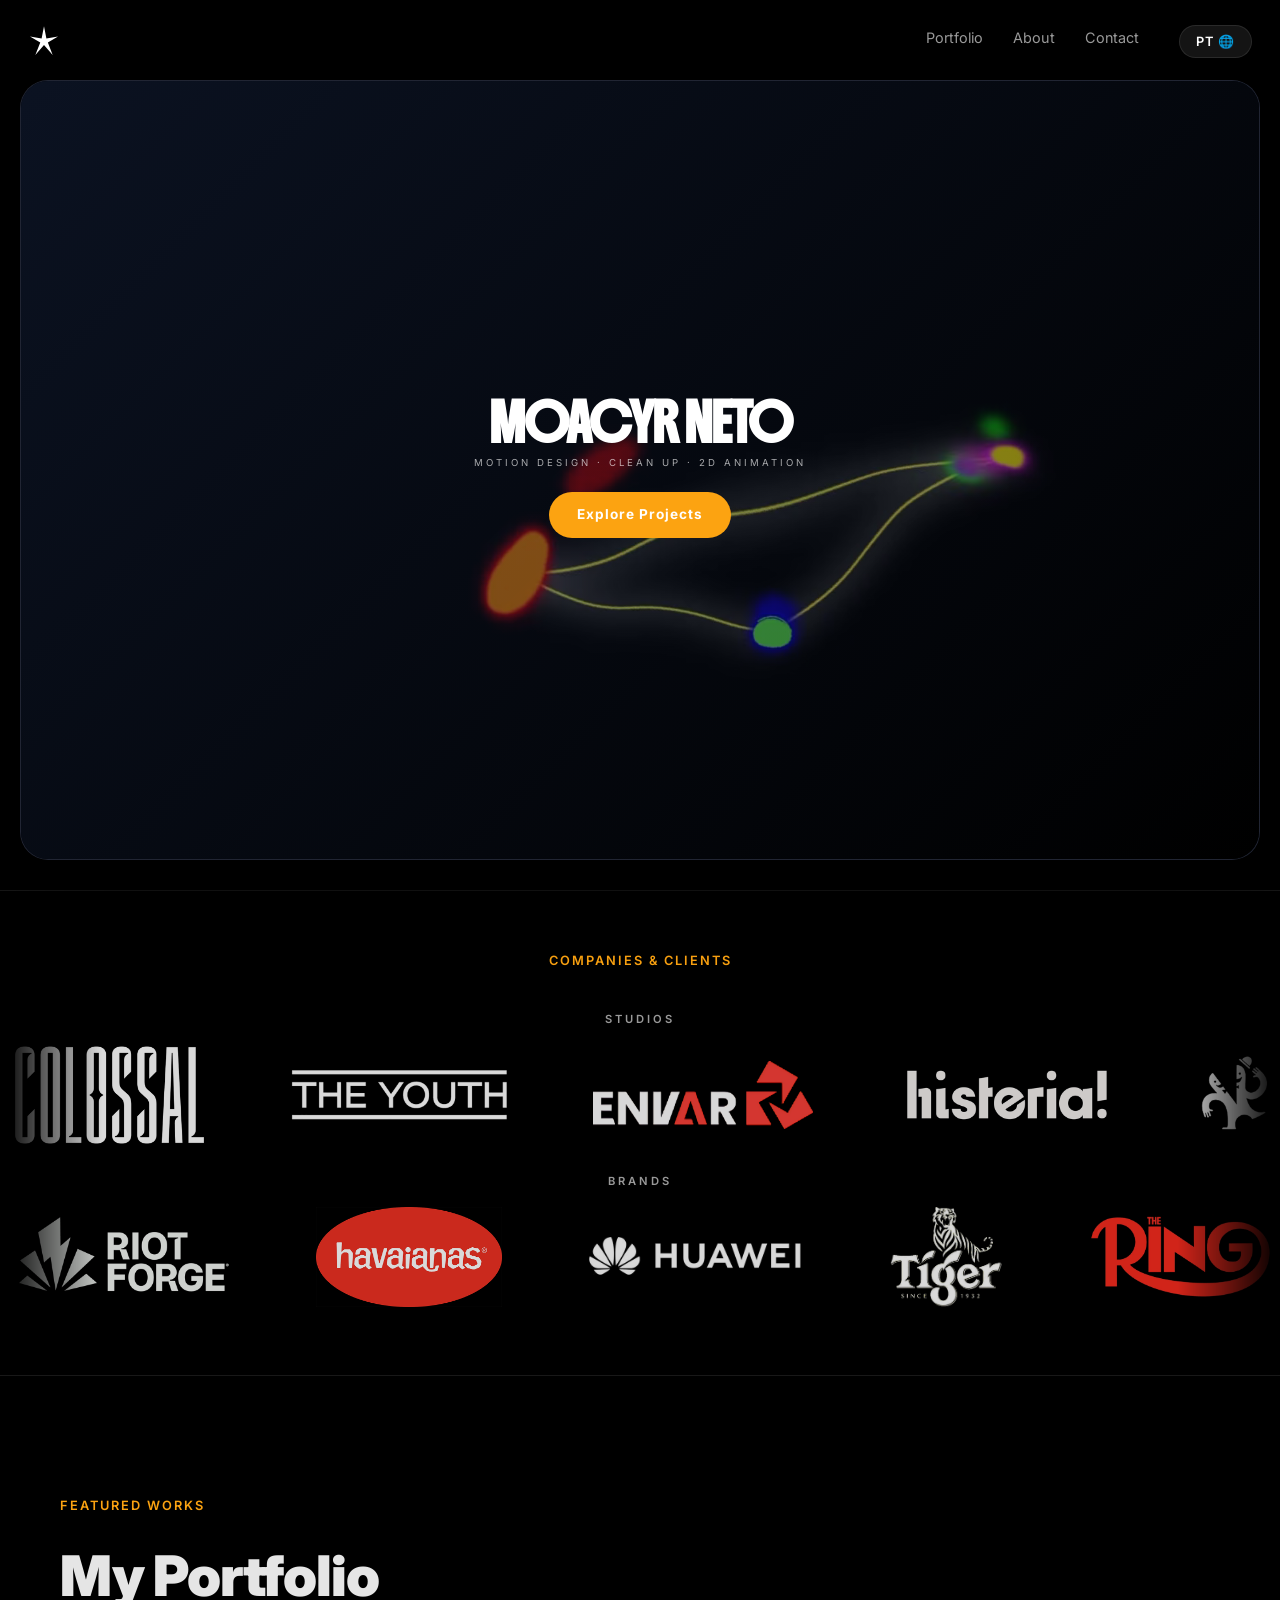
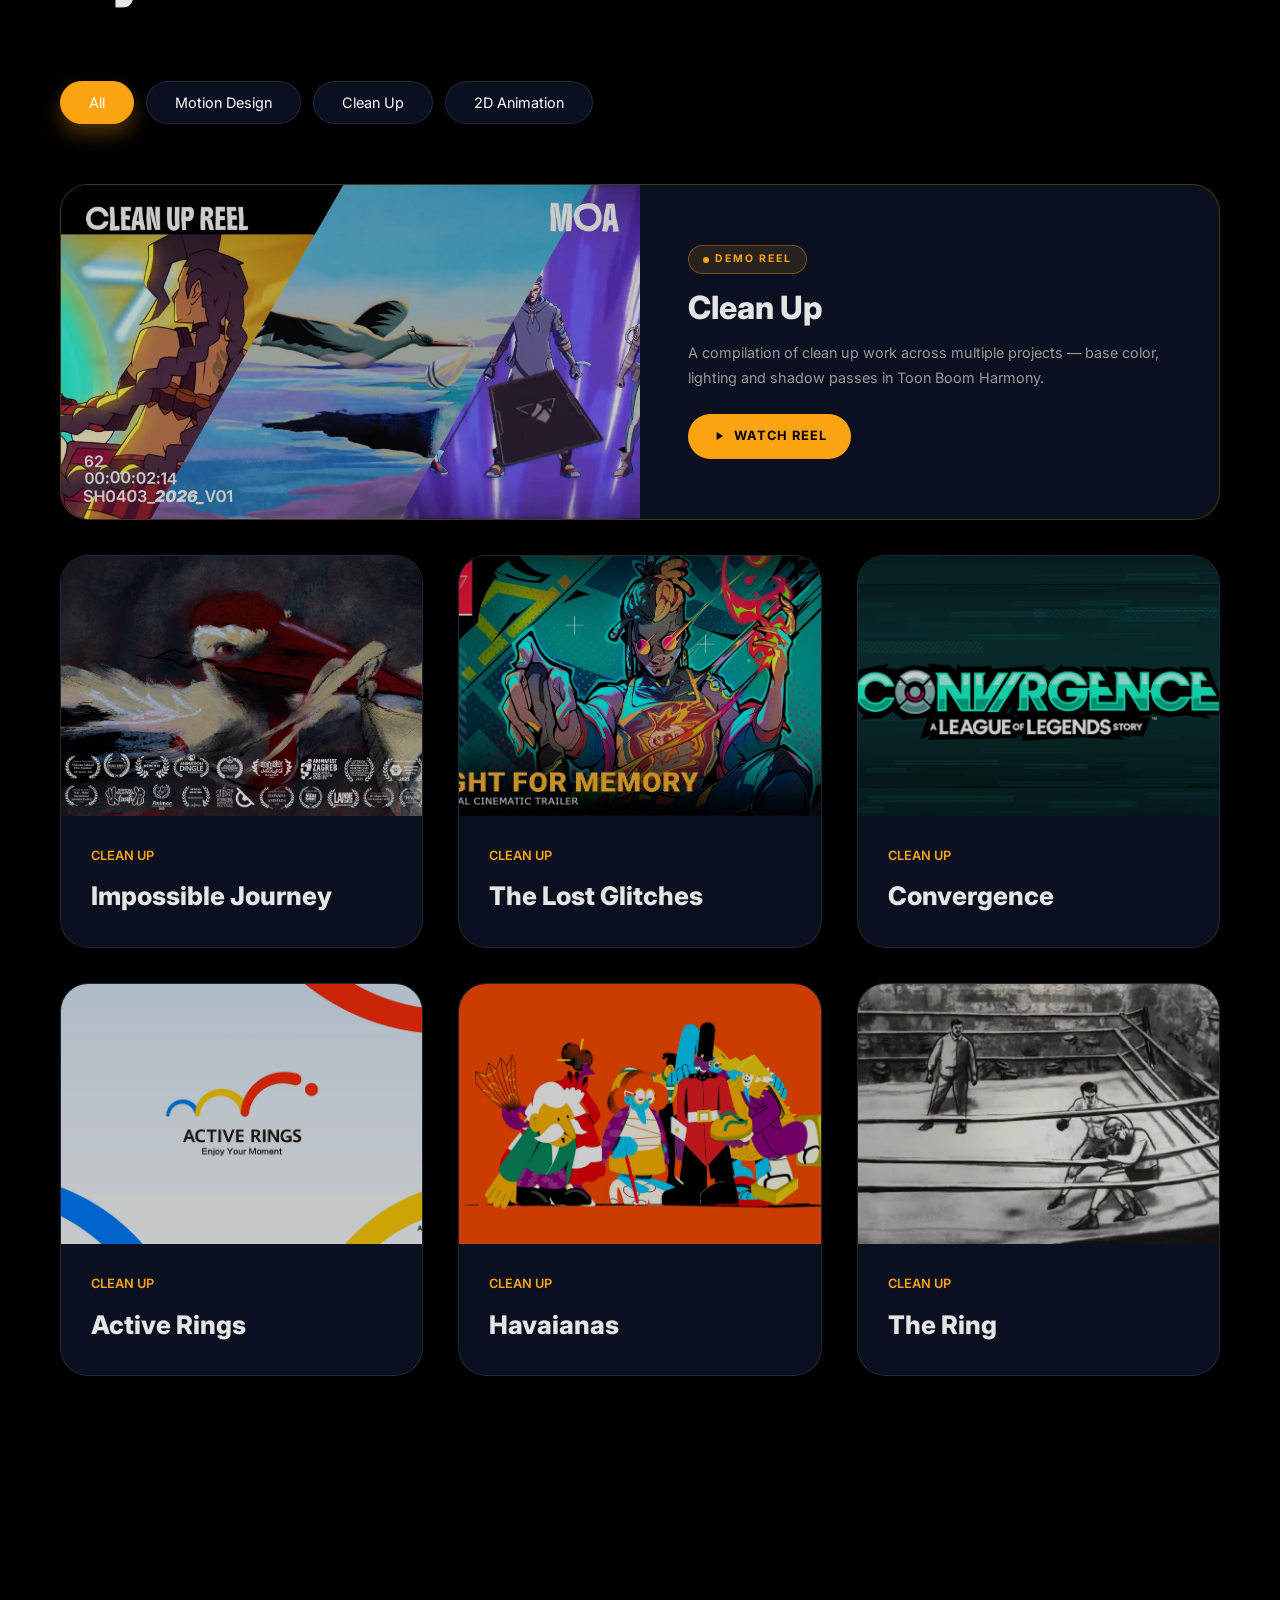
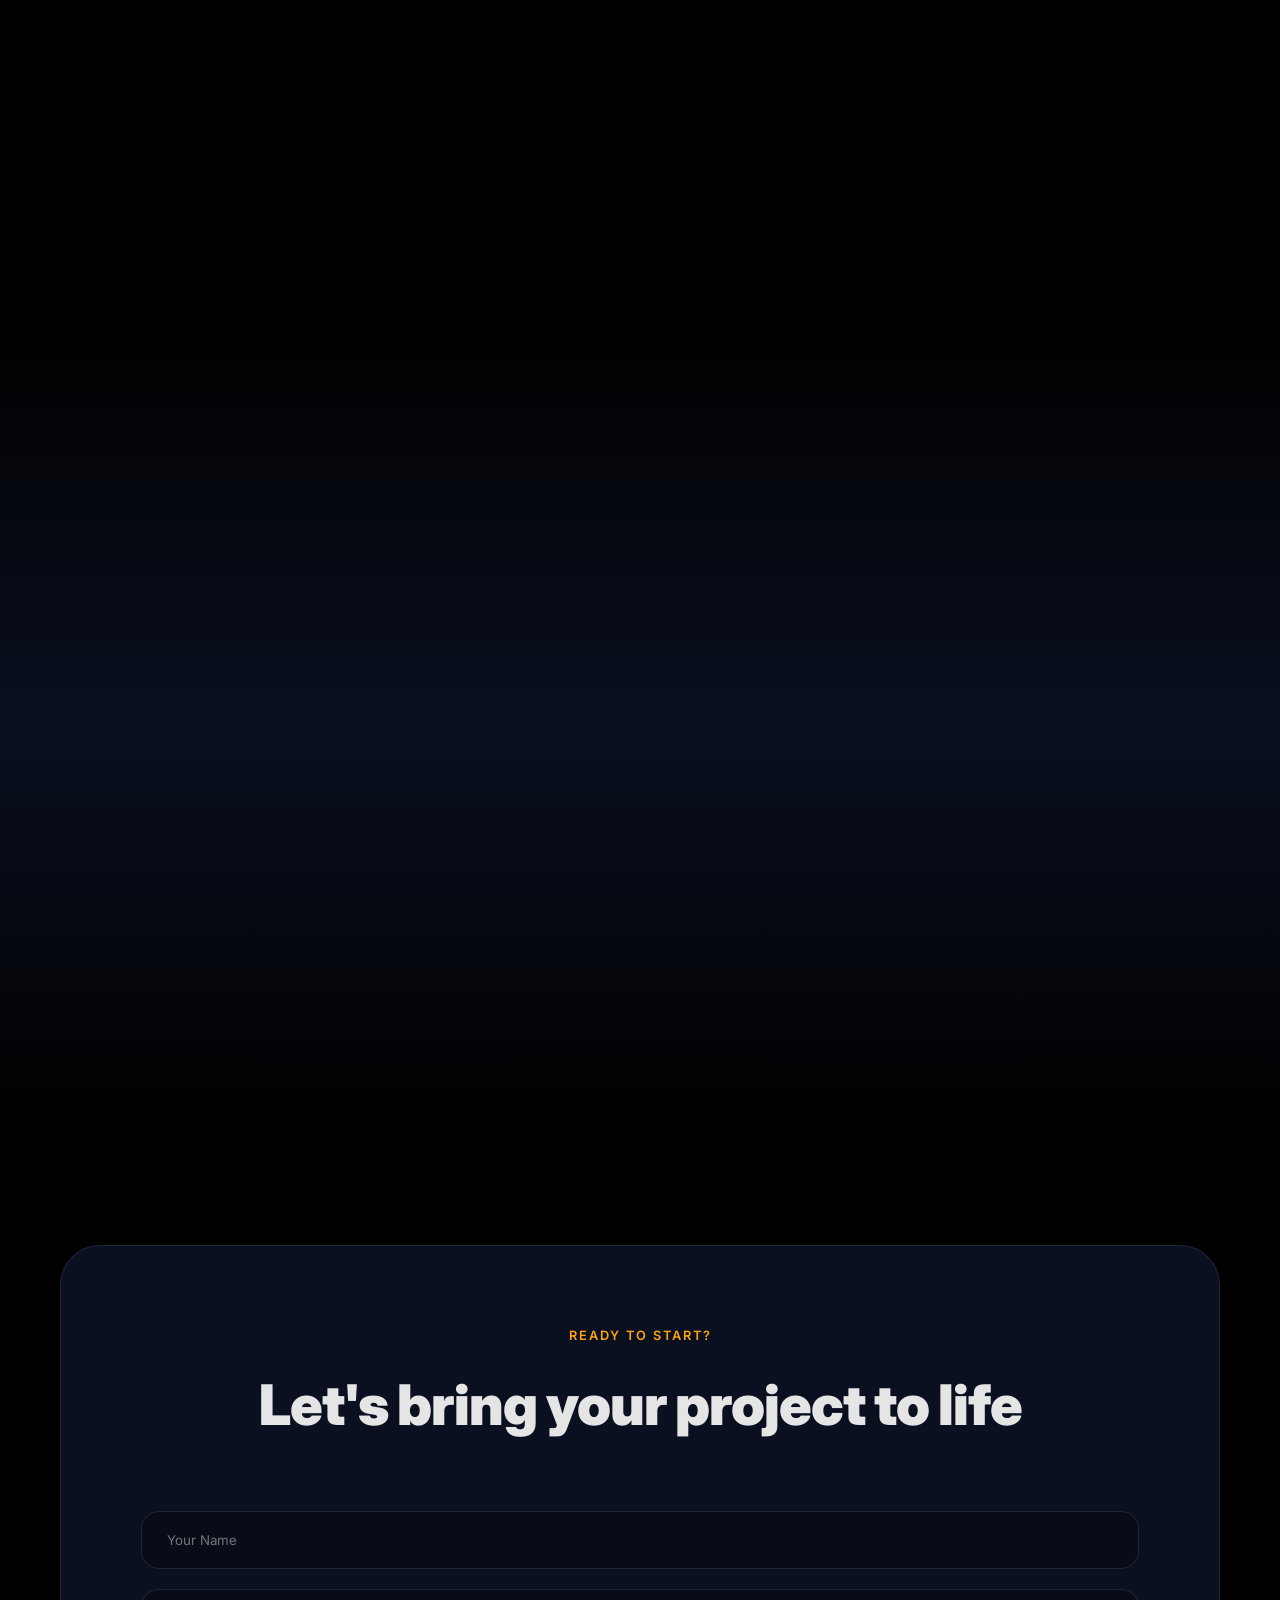
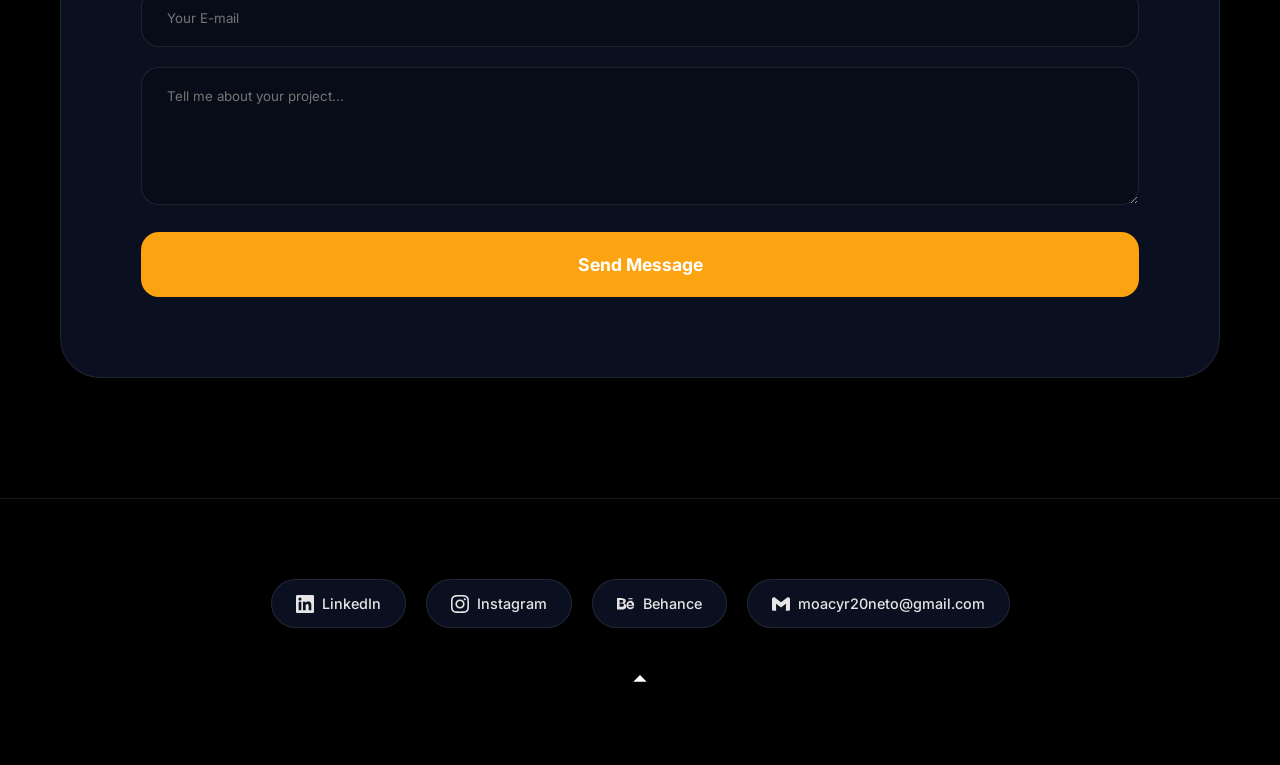
==== index.html @ 0dced7af "Update index.html" ====
<!DOCTYPE html>
<html lang="pt-br">

<head>
    <meta charset="UTF-8">
    <meta name="viewport" content="width=device-width, initial-scale=1.0, maximum-scale=1.0, user-scalable=no">

    <!-- SEO Principal -->
    <title>Moacyr Neto | Motion Design & 2D Animation</title>
    <meta name="description"
        content="Motion Designer & 2D Artist based in São Paulo, Brazil. Specialized in Motion Design, Clean Up and 2D Animation for studios and brands.">
    <meta name="keywords"
        content="Moacyr Neto, Motion Design, Motion Designer, 2D Animation, Animação 2D, Clean Up, Animator, São Paulo, Mogi das Cruzes, Brazil">
    <meta name="author" content="Moacyr Neto">
    <meta name="robots" content="index, follow">
    <link rel="canonical" href="https://www.moanimation.com.br/">

    <!-- Idiomas -->
    <meta http-equiv="content-language" content="pt-BR, en">

    <!-- Open Graph (WhatsApp, Facebook, LinkedIn) -->
    <meta property="og:type" content="website">
    <meta property="og:url" content="https://www.moanimation.com.br/">
    <meta property="og:title" content="Moacyr Neto | Motion Design & 2D Animation">
    <meta property="og:description"
        content="Motion Designer & 2D Artist based in São Paulo, Brazil. Specialized in Motion Design, Clean Up and 2D Animation for studios and brands.">
    <meta property="og:image" content="https://www.moanimation.com.br/og-image.jpg">
    <meta property="og:locale" content="pt_BR">
    <meta property="og:locale:alternate" content="en_US">
    <meta property="og:site_name" content="Moacyr Neto">

    <!-- Twitter/X Card -->
    <meta name="twitter:card" content="summary_large_image">
    <meta name="twitter:title" content="Moacyr Neto | Motion Design & 2D Animation">
    <meta name="twitter:description"
        content="Motion Designer & 2D Artist based in São Paulo, Brazil. Specialized in Motion Design, Clean Up and 2D Animation for studios and brands.">
    <meta name="twitter:image" content="https://www.moanimation.com.br/og-image.jpg">

    <!-- Geolocalização -->
    <meta name="geo.region" content="BR-SP">
    <meta name="geo.placename" content="Mogi das Cruzes, São Paulo">

    <!-- Schema.org (dados estruturados para o Google) -->
    <script type="application/ld+json">
    {
        "@context": "https://schema.org",
        "@type": "Person",
        "name": "Moacyr Neto",
        "jobTitle": "Motion Designer & 2D Artist",
        "description": "Motion Designer & 2D Artist based in São Paulo, Brazil. Specialized in Motion Design, Clean Up and 2D Animation for studios and brands.",
        "url": "https://www.moanimation.com.br/",
        "email": "moacyr20neto@gmail.com",
        "address": {
            "@type": "PostalAddress",
            "addressLocality": "Mogi das Cruzes",
            "addressRegion": "São Paulo",
            "addressCountry": "BR"
        },
        "sameAs": [
            "https://www.linkedin.com/in/moaneto/",
            "https://www.instagram.com/moacyrneto_/",
            "https://www.behance.net/moaneto"
        ]
    }
    </script>
    <link rel="preconnect" href="https://fonts.googleapis.com">
    <link rel="preconnect" href="https://fonts.gstatic.com" crossorigin>
    <link
        href="https://fonts.googleapis.com/css2?family=Inter:wght@300;400;600;900&family=Outfit:wght@300;400&family=Boldonse&display=swap"
        rel="stylesheet">
    <style>
        :root {
            --bg-color: #000000;
            --text-color: #E5E5E5;
            --accent-color: #FCA311;
            --secondary-color: #0a1020;
            --muted-color: #999999;
            --glass-bg: rgba(10, 16, 32, 0.4);
            --glass-border: rgba(229, 229, 229, 0.1);
            --transition: all 0.5s cubic-bezier(0.23, 1, 0.32, 1);
        }

        * {
            margin: 0;
            padding: 0;
            box-sizing: border-box;
            font-family: 'Inter', sans-serif;
        }

        body {
            background-color: var(--bg-color);
            color: var(--text-color);
            overflow-x: hidden;
            line-height: 1.6;
            scroll-behavior: smooth;
        }

        ::-webkit-scrollbar {
            width: 8px;
        }

        ::-webkit-scrollbar-track {
            background: var(--bg-color);
        }

        ::-webkit-scrollbar-thumb {
            background: var(--secondary-color);
            border-radius: 4px;
        }

        ::-webkit-scrollbar-thumb:hover {
            background: var(--accent-color);
        }

        .container {
            max-width: 1200px;
            margin: 0 auto;
            padding: 0 20px;
        }

        header {
            position: fixed;
            top: 0;
            width: 100%;
            padding: 20px 0;
            z-index: 1000;
            background: transparent;
            border-bottom: none;
            transition: background 0.4s ease, backdrop-filter 0.4s ease;
        }

        header.nav-open {
            background: rgba(0, 0, 0, 0.85);
            backdrop-filter: blur(15px);
            border-bottom: 1px solid var(--glass-border);
        }

        @media (max-width: 768px) {
            header {
                background: rgba(0, 0, 0, 0.45);
                backdrop-filter: blur(12px);
                -webkit-backdrop-filter: blur(12px);
                border-bottom: 1px solid var(--glass-border);
            }
        }

        nav {
            display: flex;
            justify-content: space-between;
            align-items: center;
        }

        .menu-toggle {
            display: none;
            background: none;
            border: none;
            color: white;
            font-size: 1.5rem;
            cursor: pointer;
            padding: 5px;
        }

        .logo-video-wrap {
            display: flex;
            align-items: center;
            height: 42px;
        }

        .logo-text {
            display: flex;
            align-items: center;
            text-decoration: none;
            transition: var(--transition);
            cursor: pointer;
        }

        .logo-star {
            width: 32px;
            height: 32px;
            fill: #fff;
            transition: fill 0.3s ease, transform 0.3s ease;
        }

        .logo-text:hover .logo-star {
            fill: var(--accent-color);
            transform: scale(1.1);
        }

        .logo-star.active {
            fill: var(--accent-color) !important;
            animation: starSpin 0.6s cubic-bezier(0.23, 1, 0.32, 1) forwards;
        }

        @keyframes starSpin {
            0% {
                transform: rotate(0deg) scale(1);
                fill: #fff;
            }

            50% {
                transform: rotate(180deg) scale(0.85);
                fill: var(--accent-color);
            }

            100% {
                transform: rotate(360deg) scale(1);
                fill: var(--accent-color);
            }
        }

        .nav-links {
            display: flex;
            gap: 30px;
            list-style: none;
        }

        .nav-links a {
            text-decoration: none;
            color: var(--muted-color);
            font-weight: 400;
            font-size: 0.9rem;
            transition: var(--transition);
        }

        .nav-links a:hover {
            color: var(--accent-color);
        }

        .hero {
            padding: 80px 0 30px;
            display: flex;
            align-items: center;
            justify-content: center;
            background: var(--bg-color);
        }

        .hero .container {
            width: 100%;
            max-width: 100%;
            padding: 0 20px;
        }

        .hero-card {
            position: relative;
            width: 100%;
            border-radius: 28px;
            overflow: hidden;
            height: calc(100vh - 120px);
            border: 1px solid var(--glass-border);
            box-shadow: 0 30px 80px rgba(0, 0, 0, 0.6);
            background: #0a0f1e;
        }

        .hero-bg-video {
            position: absolute;
            inset: 0;
            width: 100%;
            height: 100%;
            object-fit: cover;
            object-position: center center;
        }

        .hero-overlay {
            position: absolute;
            inset: 0;
            background: linear-gradient(135deg, rgba(20, 33, 61, 0.55) 0%, rgba(0, 0, 0, 0.45) 100%);
            z-index: 1;
        }

        .hero-content {
            position: relative;
            z-index: 2;
            width: 100%;
            height: 100%;
            display: flex;
            flex-direction: column;
            align-items: center;
            justify-content: center;
            text-align: center;
            padding: 40px;
            gap: 12px;
        }

        .hero h1 {
            font-weight: 900;
            line-height: 1.15;
            margin-bottom: 0;
            text-transform: uppercase;
            letter-spacing: -2px;
            color: #ffffff;
        }

        .portfolio {
            padding: 120px 0;
        }

        .section-header {
            margin-bottom: 60px;
        }

        .section-tag {
            color: var(--accent-color);
            font-weight: 600;
            text-transform: uppercase;
            font-size: 0.8rem;
            letter-spacing: 2px;
            margin-bottom: 15px;
            display: block;
        }

        .section-title {
            font-size: clamp(1.8rem, 5vw, 3.5rem);
            font-weight: 900;
            letter-spacing: -1px;
            word-break: break-word;
        }

        .filter-buttons {
            display: flex;
            gap: 12px;
            margin-bottom: 60px;
            flex-wrap: wrap;
        }

        .filter-btn {
            background: var(--secondary-color);
            border: 1px solid var(--glass-border);
            color: white;
            padding: 12px 28px;
            border-radius: 50px;
            cursor: pointer;
            transition: var(--transition);
            font-size: 0.9rem;
        }

        .filter-btn.active,
        .filter-btn:hover {
            background: var(--accent-color);
            border-color: var(--accent-color);
            box-shadow: 0 10px 20px rgba(252, 163, 17, 0.3);
        }

        .project-grid {
            display: grid;
            grid-template-columns: repeat(auto-fill, minmax(min(360px, 100%), 1fr));
            gap: 35px;
        }

        .project-card {
            background: var(--secondary-color);
            border-radius: 28px;
            overflow: hidden;
            border: 1px solid var(--glass-border);
            transition: var(--transition);
            cursor: pointer;
        }

        .project-card:hover {
            transform: translateY(-10px);
            border-color: var(--accent-color);
            box-shadow: 0 25px 50px rgba(0, 0, 0, 0.5);
        }

        /* ── Reel card — ocupa 2 colunas e tem visual diferenciado ── */
        .project-card.reel-card {
            grid-column: 1 / -1;
            display: grid;
            grid-template-columns: 1fr 1fr;
            border-color: rgba(252, 163, 17, 0.25);
        }

        .project-card.reel-card:hover {
            border-color: var(--accent-color);
        }

        .project-card.reel-card .project-image-container {
            height: 100%;
            min-height: 260px;
        }

        .project-card.reel-card .project-info {
            display: flex;
            flex-direction: column;
            justify-content: center;
            padding: 48px;
            gap: 16px;
        }

        .project-card.reel-card .project-title {
            font-size: 2rem;
            line-height: 1.1;
        }

        .reel-badge {
            display: inline-flex;
            align-items: center;
            gap: 6px;
            background: rgba(252, 163, 17, 0.12);
            border: 1px solid rgba(252, 163, 17, 0.35);
            border-radius: 50px;
            padding: 5px 14px;
            font-size: 0.65rem;
            font-weight: 700;
            letter-spacing: 2px;
            text-transform: uppercase;
            color: var(--accent-color);
            width: fit-content;
        }

        .reel-badge::before {
            content: '';
            width: 6px;
            height: 6px;
            border-radius: 50%;
            background: var(--accent-color);
            animation: pulseDot 1.8s ease-in-out infinite;
        }

        @keyframes pulseDot {

            0%,
            100% {
                opacity: 1;
                transform: scale(1);
            }

            50% {
                opacity: 0.4;
                transform: scale(0.7);
            }
        }

        .reel-desc {
            font-size: 0.9rem;
            color: var(--muted-color);
            line-height: 1.7;
        }

        .reel-cta {
            display: inline-flex;
            align-items: center;
            gap: 8px;
            background: var(--accent-color);
            color: #000;
            font-size: 0.8rem;
            font-weight: 700;
            letter-spacing: 1px;
            text-transform: uppercase;
            text-decoration: none;
            padding: 12px 24px;
            border-radius: 50px;
            width: fit-content;
            transition: var(--transition);
            margin-top: 8px;
        }

        .reel-cta:hover {
            transform: translateY(-2px);
            box-shadow: 0 10px 30px rgba(252, 163, 17, 0.4);
        }

        .reel-cta svg {
            width: 14px;
            height: 14px;
            fill: currentColor;
        }

        @media (max-width: 768px) {
            .project-card.reel-card {
                grid-template-columns: 1fr;
            }

            .project-card.reel-card .project-image-container {
                height: 200px;
                min-height: unset;
            }

            .project-card.reel-card .project-info {
                padding: 28px;
            }

            .project-card.reel-card .project-title {
                font-size: 1.5rem;
            }
        }

        .project-image-container {
            position: relative;
            height: 260px;
            overflow: hidden;
            background: #000;
        }

        .project-image {
            width: 100%;
            height: 100%;
            object-fit: cover;
            transition: var(--transition);
            opacity: 0.8;
        }

        .project-card:hover .project-image {
            scale: 1.05;
            opacity: 1;
        }

        .project-info {
            padding: 30px;
        }

        .project-category {
            font-size: 0.8rem;
            color: var(--accent-color);
            font-weight: 600;
            text-transform: uppercase;
            margin-bottom: 10px;
            display: block;
        }

        .project-title {
            font-size: 1.6rem;
            font-weight: 800;
        }

        .reveal {
            opacity: 0;
            transform: translateY(40px);
            transition: all 0.8s cubic-bezier(0.23, 1, 0.32, 1);
        }

        .reveal.active {
            opacity: 1;
            transform: translateY(0);
        }

        .reveal-left {
            opacity: 0;
            transform: translateX(-40px);
            transition: all 0.8s cubic-bezier(0.23, 1, 0.32, 1);
        }

        .reveal-left.active {
            opacity: 1;
            transform: translateX(0);
        }

        .reveal-right {
            opacity: 0;
            transform: translateX(40px);
            transition: all 0.8s cubic-bezier(0.23, 1, 0.32, 1);
        }

        .reveal-right.active {
            opacity: 1;
            transform: translateX(0);
        }

        .delay-1 {
            transition-delay: 0.1s;
        }

        .delay-2 {
            transition-delay: 0.2s;
        }

        .delay-3 {
            transition-delay: 0.3s;
        }

        .about {
            padding: 120px 0;
            background: linear-gradient(180deg, var(--bg-color), var(--secondary-color), var(--bg-color));
        }

        .about-wrap {
            display: grid;
            grid-template-columns: 0.9fr 1.1fr;
            gap: 80px;
            align-items: center;
        }

        .about-image {
            border-radius: 40px;
            overflow: hidden;
            border: 1px solid var(--glass-border);
        }

        .about-image img {
            display: block;
            width: 100%;
            height: 100%;
            object-fit: cover;
        }

        .about-text h2 {
            font-size: 4rem;
            margin-bottom: 25px;
            line-height: 1;
        }

        .about-text p {
            margin-bottom: 20px;
            opacity: 0.7;
            font-size: 1.15rem;
        }

        .contact {
            padding: 120px 0;
        }

        .contact-container {
            background: var(--secondary-color);
            padding: 80px;
            border-radius: 40px;
            border: 1px solid var(--glass-border);
        }

        .contact-form {
            display: grid;
            gap: 20px;
            margin-top: 40px;
        }

        .form-group input,
        .form-group textarea {
            width: 100%;
            background: rgba(0, 0, 0, 0.2);
            border: 1px solid var(--glass-border);
            padding: 20px 25px;
            border-radius: 18px;
            color: white;
            transition: var(--transition);
        }

        .form-group input:focus,
        .form-group textarea:focus {
            border-color: var(--accent-color);
            outline: none;
            background: rgba(0, 0, 0, 0.4);
        }

        .btn-submit {
            padding: 22px;
            background: var(--accent-color);
            border: none;
            border-radius: 18px;
            color: white;
            font-weight: 700;
            font-size: 1.1rem;
            cursor: pointer;
            transition: var(--transition);
        }

        .btn-submit:hover {
            transform: translateY(-3px);
            box-shadow: 0 15px 30px rgba(252, 163, 17, 0.4);
        }

        footer {
            padding: 80px 0 40px;
            text-align: center;
            border-top: 1px solid var(--glass-border);
        }

        .social-links {
            display: flex;
            justify-content: center;
            gap: 20px;
            margin-bottom: 30px;
            flex-wrap: wrap;
        }

        .social-link {
            display: inline-flex;
            align-items: center;
            gap: 8px;
            padding: 12px 24px;
            background: var(--secondary-color);
            border: 1px solid var(--glass-border);
            border-radius: 50px;
            color: var(--text-color);
            text-decoration: none;
            font-size: 0.9rem;
            font-weight: 500;
            transition: var(--transition);
        }

        .social-link:hover {
            background: var(--accent-color);
            border-color: var(--accent-color);
            color: #000;
            transform: translateY(-3px);
            box-shadow: 0 10px 20px rgba(252, 163, 17, 0.3);
        }

        .social-link svg {
            width: 18px;
            height: 18px;
            fill: currentColor;
        }

        .footer-muted {
            opacity: 0.4;
            margin-top: 20px;
        }

        .modal {
            position: fixed;
            top: 0;
            left: 0;
            width: 100%;
            height: 100%;
            background: rgba(0, 0, 0, 0.9);
            z-index: 2000;
            display: none;
            justify-content: center;
            align-items: center;
            padding: 20px;
            backdrop-filter: blur(10px);
        }

        .modal-content {
            background: var(--bg-color);
            width: 100%;
            max-width: 1100px;
            max-height: 90vh;
            border-radius: 40px;
            border: 1px solid var(--glass-border);
            padding: 50px;
            overflow-y: auto;
        }

        .modal-close {
            position: absolute;
            top: 30px;
            right: 30px;
            cursor: pointer;
            font-size: 3rem;
            opacity: 0.5;
        }

        .lang-toggle {
            background: rgba(255, 255, 255, 0.08);
            border: 1px solid var(--glass-border);
            color: white;
            padding: 8px 16px;
            border-radius: 50px;
            cursor: pointer;
            font-size: 0.8rem;
            font-weight: 600;
            letter-spacing: 1px;
            transition: var(--transition);
            margin-left: 10px;
        }

        .lang-toggle:hover {
            background: var(--accent-color);
            border-color: var(--accent-color);
        }

        .toast {
            position: fixed;
            bottom: 40px;
            left: 50%;
            transform: translateX(-50%) translateY(120px);
            background: var(--accent-color);
            color: #000;
            padding: 18px 36px;
            border-radius: 50px;
            font-weight: 700;
            font-size: 1rem;
            z-index: 9999;
            box-shadow: 0 10px 40px rgba(252, 163, 17, 0.45);
            transition: transform 0.6s cubic-bezier(0.23, 1, 0.32, 1), opacity 0.6s ease;
            opacity: 0;
            pointer-events: none;
            white-space: nowrap;
        }

        .toast.show {
            transform: translateX(-50%) translateY(0);
            opacity: 1;
        }

        #splash {
            position: fixed;
            inset: 0;
            background: #000;
            z-index: 99999;
            display: flex;
            flex-direction: column;
            justify-content: center;
            align-items: center;
            transition: transform 0.9s cubic-bezier(0.76, 0, 0.24, 1);
        }

        #splash.slide-up {
            transform: translateY(-100%);
        }

        .splash-logo {
            font-family: 'Boldonse', sans-serif;
            font-size: clamp(2.5rem, 8vw, 6rem);
            letter-spacing: 0;
            color: #fff;
            display: flex;
            align-items: center;
            line-height: 1;
        }

        .splash-logo span {
            display: inline-block;
            opacity: 0;
            transform: translateY(60px);
            animation: letterUp 0.6s cubic-bezier(0.23, 1, 0.32, 1) forwards;
            font-family: 'Boldonse', sans-serif !important;
        }

        .splash-dot {
            display: inline-block;
            width: clamp(10px, 1.2vw, 18px);
            height: clamp(10px, 1.2vw, 18px);
            background: var(--accent-color);
            border-radius: 50%;
            margin: 0 1px;
            opacity: 0;
            transform: scale(0);
            animation: dotPop 0.5s cubic-bezier(0.34, 1.56, 0.64, 1) 0.42s forwards;
        }

        .splash-divider {
            display: flex;
            align-items: center;
            gap: 14px;
            margin-top: 16px;
            opacity: 0;
            animation: fadeInSub 0.5s ease 1.1s forwards;
        }

        .splash-line {
            height: 1.5px;
            width: 0;
            background: var(--accent-color);
            animation: lineExpand 0.6s ease 1s forwards;
        }

        .splash-line-right {
            height: 1.5px;
            width: 0;
            background: var(--accent-color);
            animation: lineExpand 0.6s ease 1s forwards;
        }

        .splash-title {
            font-size: clamp(0.65rem, 1.5vw, 0.85rem);
            font-weight: 400;
            letter-spacing: 5px;
            text-transform: uppercase;
            color: var(--accent-color);
            white-space: nowrap;
        }

        @keyframes letterUp {
            to {
                opacity: 1;
                transform: translateY(0);
            }
        }

        @keyframes dotPop {
            to {
                opacity: 1;
                transform: scale(1);
            }
        }

        @keyframes fadeInSub {
            to {
                opacity: 1;
            }
        }

        @keyframes lineExpand {
            to {
                width: 55px;
            }
        }

        .hero-cta-btn {
            padding: 12px 28px;
            border-radius: 50px;
            border: none;
            background: var(--accent-color);
            color: #fff;
            font-weight: 700;
            font-size: 0.85rem;
            letter-spacing: 1px;
            cursor: pointer;
            transition: var(--transition);
        }

        .hero-cta-btn:hover {
            transform: translateY(-2px);
            box-shadow: 0 10px 30px rgba(252, 163, 17, 0.4);
        }

        .hero-title {
            font-family: 'Boldonse', sans-serif;
            font-size: 2.25rem;
            line-height: 1.2;
            text-align: center;
            margin: 0;
            letter-spacing: 0.1em;
        }

        .hero-specs {
            font-size: 0.6rem;
            font-weight: 400;
            letter-spacing: 3px;
            text-transform: uppercase;
            color: rgba(255, 255, 255, 0.65);
            margin: 0 0 10px;
        }

        #transitionOverlay {
            position: fixed;
            inset: 0;
            z-index: 9998;
            display: flex;
            justify-content: center;
            align-items: center;
            pointer-events: none;
            opacity: 0;
        }

        #transitionOverlay video {
            width: 100%;
            height: 100%;
            object-fit: cover;
        }

        #transitionOverlay.playing {
            opacity: 1;
            pointer-events: all;
        }

        .project-video {
            position: absolute;
            inset: 0;
            width: 100%;
            height: 100%;
            object-fit: cover;
            opacity: 0;
            transition: opacity 0.4s ease;
        }

        .project-video.loaded {
            opacity: 1;
        }

        .clients {
            padding: 60px 0;
            overflow: hidden;
            border-top: 1px solid var(--glass-border);
            border-bottom: 1px solid var(--glass-border);
        }

        .clients-header {
            text-align: center;
            margin-bottom: 40px;
        }

        .clients-label {
            text-align: center;
            font-size: 0.7rem;
            font-weight: 600;
            letter-spacing: 3px;
            text-transform: uppercase;
            color: var(--muted-color);
            margin-bottom: 16px;
        }

        .marquee-wrapper {
            overflow: hidden;
            mask-image: linear-gradient(to right, transparent 0%, black 8%, black 92%, transparent 100%);
            -webkit-mask-image: linear-gradient(to right, transparent 0%, black 8%, black 92%, transparent 100%);
            margin-bottom: 8px;
        }

        .marquee-track {
            display: flex;
            align-items: center;
            width: max-content;
            animation: marqueeScroll var(--duration, 25s) linear infinite;
            will-change: transform;
            backface-visibility: hidden;
            -webkit-backface-visibility: hidden;
        }

        .marquee-reverse {
            animation: marqueeScrollReverse var(--duration, 25s) linear infinite;
        }

        .marquee-wrapper:hover .marquee-track {
            animation-play-state: paused;
        }

        .marquee-logo {
            display: flex;
            align-items: center;
            justify-content: center;
            flex-shrink: 0;
            padding: 0 12px;
            margin-right: 60px;
            transform: translate3d(0, 0, 0);
            will-change: transform;
        }

        .marquee-logo img {
            height: 100px;
            width: auto;
            max-width: 220px;
            object-fit: contain;
            opacity: 0.85;
            transition: opacity 0.3s ease;
            display: block;
        }

        .marquee-logo:hover img {
            opacity: 1;
        }

        @keyframes marqueeScroll {
            0% {
                transform: translateX(0);
            }

            100% {
                transform: translateX(-50%);
            }
        }

        @keyframes marqueeScrollReverse {
            0% {
                transform: translateX(-50%);
            }

            100% {
                transform: translateX(0);
            }
        }

        @media (max-width: 992px) {
            .about-wrap {
                grid-template-columns: 1fr;
                gap: 40px;
            }

            .about-image {
                height: 380px;
            }
        }

        @media (max-width: 768px) {
            #splash {
                align-items: center;
            }

            .splash-divider {
                justify-content: center;
            }

            .splash-logo {
                font-size: clamp(2.2rem, 13vw, 3.5rem);
                letter-spacing: -1px;
            }

            .splash-dot {
                width: clamp(8px, 3vw, 12px);
                height: clamp(8px, 3vw, 12px);
            }

            .splash-title {
                font-size: 0.65rem;
                letter-spacing: 3px;
            }

            .hero {
                padding: 70px 0 20px;
            }

            .hero-card {
                height: calc(100vh - 100px);
                border-radius: 18px;
            }

            .hero-bg-video {
                object-position: 50% center;
            }

            .hero-title {
                font-size: 5vw !important;
                letter-spacing: 0.1em !important;
            }

            .hero-specs {
                font-size: 0.5rem;
                letter-spacing: 1.5px;
            }

            .menu-toggle {
                display: block;
            }

            .nav-links {
                display: none;
                flex-direction: column;
                position: fixed;
                top: 82px;
                left: 0;
                width: 100%;
                height: calc(100vh - 82px);
                background: rgba(0, 0, 0, 0.9);
                backdrop-filter: blur(20px);
                -webkit-backdrop-filter: blur(20px);
                padding: 40px 0;
                gap: 15px;
                border-top: 1px solid var(--glass-border);
                z-index: 999;
            }

            .nav-links.open {
                display: flex;
                animation: menuFadeIn 0.4s ease forwards;
            }

            @keyframes menuFadeIn {
                from {
                    opacity: 0;
                    transform: translateY(-10px);
                }

                to {
                    opacity: 1;
                    transform: translateY(0);
                }
            }

            .nav-links li {
                text-align: center;
                padding: 15px 20px;
                opacity: 0;
                animation: menuItemSlide 0.4s ease forwards;
            }

            .nav-links li:nth-child(1) {
                animation-delay: 0.1s;
            }

            .nav-links li:nth-child(2) {
                animation-delay: 0.2s;
            }

            .nav-links li:nth-child(3) {
                animation-delay: 0.3s;
            }

            .nav-links li:nth-child(4) {
                animation-delay: 0.4s;
            }

            @keyframes menuItemSlide {
                from {
                    opacity: 0;
                    transform: translateX(-20px);
                }

                to {
                    opacity: 1;
                    transform: translateX(0);
                }
            }

            .nav-links a {
                font-size: 1.4rem;
                font-weight: 600;
                letter-spacing: 1px;
            }

            .contact-container {
                padding: 30px 20px;
            }

            .about-text h2 {
                font-size: 2.5rem;
            }

            .social-links {
                gap: 10px;
            }

            .social-link {
                padding: 10px 16px;
                font-size: 0.8rem;
            }

            .modal-content {
                padding: 20px;
                border-radius: 20px;
            }
        }
    </style>
</head>

<body>

    <!-- Splash Screen -->
    <div id="splash">
        <div class="splash-logo">
            <span style="animation-delay:0.1s">M</span><span style="animation-delay:0.18s">O</span><span
                style="animation-delay:0.26s">A</span>
        </div>
        <div class="splash-divider">
            <div class="splash-line"></div>
            <div class="splash-title">Motion Design &amp; 2D Artist</div>
            <div class="splash-line-right"></div>
        </div>
    </div>

    <div id="transitionOverlay">
        <video id="transitionVideo" muted playsinline>
            <source src="transition.mov" type='video/mp4; codecs="hvc1"'>
            <source src="transition.webm" type="video/webm">
        </video>
    </div>

    <div class="toast" id="toast">Mensagem enviada!</div>

    <header>
        <div class="container" style="max-width: 100%; padding: 0 28px;">
            <nav>
                <div class="logo-video-wrap">
                    <a href="javascript:void(0)" class="logo-text" onclick="scrollToTop(this)">
                        <svg class="logo-star" viewBox="0 0 24 24">
                            <path
                                d="M12 1L13.8 10.2L22.5 8.6L14.9 13.1L18.5 22.5L12 15L5.5 22.5L9.2 13.1L1.5 8.6L10.2 10.2Z" />
                        </svg>
                    </a>
                </div>
                <button class="menu-toggle" onclick="toggleMobileMenu()">☰</button>
                <ul class="nav-links">
                    <li><a href="#portfolio" data-i18n="nav_portfolio"
                            onclick="document.querySelector('.nav-links').classList.remove('open')">Portfólio</a></li>
                    <li><a href="#about" data-i18n="nav_about"
                            onclick="document.querySelector('.nav-links').classList.remove('open')">Sobre</a></li>
                    <li><a href="#contact" data-i18n="nav_contact"
                            onclick="document.querySelector('.nav-links').classList.remove('open')">Contato</a></li>
                    <li><button class="lang-toggle" id="langToggle" onclick="toggleLanguage()">PT 🌐</button></li>
                </ul>
            </nav>
        </div>
    </header>

    <section class="hero">
        <div class="container" style="z-index: 1;">
            <div class="hero-card reveal">
                <video class="hero-bg-video" autoplay muted loop playsinline>
                    <source src="hero-bg.mov" type='video/mp4; codecs="hvc1"'>
                    <source src="hero-bg.webm" type="video/webm">
                </video>
                <div class="hero-overlay"></div>
                <div class="hero-content">
                    <h1 class="reveal hero-title" style="transition-delay: 0.1s;">MOACYR NETO</h1>
                    <p class="reveal hero-specs" data-i18n="hero_specs" style="transition-delay: 0.2s;">Motion Design ·
                        Clean Up · 2D Animation</p>
                    <div class="reveal" style="transition-delay: 0.35s;">
                        <a href="#portfolio" class="hero-cta-btn" style="text-decoration:none; display:inline-block;"
                            data-i18n="hero_cta">Explorar Projetos</a>
                    </div>
                </div>
            </div>
        </div>
    </section>

    <section class="clients">
        <div class="clients-header reveal">
            <span class="section-tag" data-i18n="clients_tag">Empresas & Clientes</span>
        </div>

        <div class="clients-label reveal" data-i18n="clients_studios">Estúdios</div>
        <div class="marquee-wrapper">
            <div class="marquee-track">
                <div class="marquee-logo"><img src="colossal-logo.png" alt="Colossal"></div>
                <div class="marquee-logo"><img src="the-youth-logo.png" alt="The-Youth"></div>
                <div class="marquee-logo"><img src="envar-logo.png" alt="Envar-Entertainment"></div>
                <div class="marquee-logo"><img src="histeria-logo.png" alt="Histeria"></div>
                <div class="marquee-logo"><img src="split-logo.png" alt="Split-Studio"></div>
            </div>
        </div>

        <div class="clients-label reveal" style="margin-top: 28px;" data-i18n="clients_brands">Marcas</div>
        <div class="marquee-wrapper">
            <div class="marquee-track marquee-reverse">
                <div class="marquee-logo"><img src="riot-forge.png" alt="Riot-Forge"></div>
                <div class="marquee-logo"><img src="havaianas-logo.png" alt="Havaianas"></div>
                <div class="marquee-logo"><img src="huawei-logo.png" alt="Huawei"></div>
                <div class="marquee-logo"><img src="tiger-beer-logo.png" alt="Tiger Beer"></div>
                <div class="marquee-logo"><img src="the-ring-logo.png" alt="The Ring"></div>
            </div>
        </div>
    </section>

    <section id="portfolio" class="portfolio">
        <div class="container">
            <div class="section-header reveal">
                <span class="section-tag" data-i18n="portfolio_tag">Trabalhos em Destaque</span>
                <h2 class="section-title" data-i18n="portfolio_title">Meu Portfólio MIX</h2>
            </div>

            <div class="filter-buttons reveal">
                <button class="filter-btn active" data-filter="all" data-i18n="filter_all">Todos</button>
                <button class="filter-btn" data-filter="motion" data-i18n="filter_motion">Motion Design</button>
                <button class="filter-btn" data-filter="cleanup" data-i18n="filter_cleanup">Clean Up</button>
                <button class="filter-btn" data-filter="2d" data-i18n="filter_2d">Animação 2D</button>
            </div>

            <div class="project-grid" id="projectGrid"></div>

            <script>
                const PROJETOS = [
                    // ── REEL — card destacado, sempre primeiro ──────────────
                    {
                        titulo_en: "Clean Up",
                        titulo_pt: "Clean Up",
                        categoria: "cleanup",
                        label_en: "Demo Reel",
                        label_pt: "Demo Reel",
                        thumb: "CleanUpReelCapa.jpg",   // troque pela capa que quiser
                        preview: "",                    // sem preview de vídeo no card
                        pagina: "project-demo-reel-clean.html",
                        isReel: true,
                        desc_en: "A compilation of clean up work across multiple projects — base color, lighting and shadow passes in Toon Boom Harmony.",
                        desc_pt: "Compilação de trabalhos de clean up em diversos projetos — passes de cor base, luz e sombra no Toon Boom Harmony.",
                    },
                    // ── Projetos individuais ────────────────────────────────
                    {
                        titulo_en: "Impossible Journey",
                        titulo_pt: "Impossible Journey",
                        categoria: "cleanup",
                        label_en: "Clean Up",
                        label_pt: "Clean Up",
                        thumb: "ImpossibleJourneyCapa.jpeg",
                        preview: "ImpossibleJourneyBebe_01",
                        pagina: "project-impossible-journey.html",
                    },
                    {
                        titulo_en: "The Lost Glitches",
                        titulo_pt: "The Lost Glitches",
                        categoria: "cleanup",
                        label_en: "Clean Up",
                        label_pt: "Clean Up",
                        thumb: "TheLostGlitchesCapa.jpg",
                        preview: "TheLostGlitchesSH380_LUZ",
                        pagina: "project-the-lost-glitches.html",
                    },
                    {
                        titulo_en: "Convergence",
                        titulo_pt: "Convergence",
                        categoria: "cleanup",
                        label_en: "Clean Up",
                        label_pt: "Clean Up",
                        thumb: "ConvergenceCapa.jpg",
                        preview: "ConvergenceSH760_LUZ",
                        pagina: "project-convergence.html",
                    },
                    {
                        titulo_en: "Active Rings",
                        titulo_pt: "Active Rings",
                        categoria: "cleanup",
                        label_en: "Clean Up",
                        label_pt: "Clean Up",
                        thumb: "ActiveRingsCapa.jpg",
                        preview: "ActiveRingsSH11_COR",
                        pagina: "project-active-rings.html",
                    },
                    {
                        titulo_en: "Havaianas",
                        titulo_pt: "Havaianas",
                        categoria: "cleanup",
                        label_en: "Clean Up",
                        label_pt: "Clean Up",
                        thumb: "HavaianasCapa.jpg",
                        preview: "HavaianasSH09_COR",
                        pagina: "project-havaianas.html",
                    },
                    {
                        titulo_en: "The Ring",
                        titulo_pt: "The Ring",
                        categoria: "cleanup",
                        label_en: "Clean Up",
                        label_pt: "Clean Up",
                        thumb: "TheRingCapa.jpg",
                        preview: "TheRingSH140_LUZ",
                        pagina: "project-the-ring.html",
                    },
                    {
                        titulo_en: "Tiger Beer",
                        titulo_pt: "Tiger Beer",
                        categoria: "cleanup",
                        label_en: "Clean Up",
                        label_pt: "Clean Up",
                        thumb: "TigerBeerCapa.jpg",
                        preview: "TigerBeerSH3000_COR",
                        pagina: "project-tiger-beer.html",
                    },
                ];

                // ─── Renderização ─────────────────────────────────────────
                const grid = document.getElementById('projectGrid');
                const delays = ['delay-1', 'delay-2', 'delay-3', 'delay-4', 'delay-5', 'delay-6'];

                let normalIndex = 0;  // contador separado para cards normais
                grid.innerHTML = PROJETOS.map((p, i) => {
                    if (p.isReel) {
                        // Card largo do reel
                        return `
                        <div class="project-card reel-card reveal"
                             data-category="${p.categoria}"
                             onclick="window.location.href='${p.pagina}'">
                            <div class="project-image-container">
                                <img src="${p.thumb}" alt="${p.titulo_en}" class="project-image">
                            </div>
                            <div class="project-info">
                                <span class="reel-badge" data-reel-label="true">Demo Reel</span>
                                <h3 class="project-title" data-reel-title="true">${p.titulo_en}</h3>
                                <p class="reel-desc" data-reel-desc="true">${p.desc_en}</p>
                                <a href="${p.pagina}" class="reel-cta" data-reel-cta="true">
                                    <svg viewBox="0 0 24 24"><path d="M8 5v14l11-7z"/></svg>
                                    Watch Reel
                                </a>
                            </div>
                        </div>`;
                    }

                    // Cards normais
                    const ni = normalIndex++;
                    const previewHTML = p.preview
                        ? `<video class="project-video" autoplay muted loop playsinline oncanplay="this.classList.add('loaded')">
                               <source src="${p.preview}.mov" type='video/mp4; codecs="hvc1"'>
                               <source src="${p.preview}.webm" type="video/webm">
                           </video>`
                        : '';

                    return `
                    <div class="project-card reveal ${delays[ni % delays.length]}"
                         data-category="${p.categoria}"
                         onclick="window.location.href='${p.pagina}'">
                        <div class="project-image-container">
                            <img src="${p.thumb}" alt="${p.titulo_en}" class="project-image">
                            ${previewHTML}
                        </div>
                        <div class="project-info">
                            <span class="project-category" data-proj-label="${ni}">${p.label_en}</span>
                            <h3 class="project-title" data-proj-title="${ni}">${p.titulo_en}</h3>
                        </div>
                    </div>`;
                }).join('');

                // Observa os cards para o reveal
                grid.querySelectorAll('.reveal').forEach(el => {
                    if (window.__portfolioObserver) window.__portfolioObserver.observe(el);
                });

                // Expõe PROJETOS para o sistema de i18n
                window.PROJETOS = PROJETOS;
            </script>
        </div>
    </section>

    <section id="about" class="about">
        <div class="container">
            <div class="about-wrap">
                <div class="about-image reveal-left">
                    <img src="foto-sobre.jpg" alt="Moacyr Neto" style="width:100%;height:100%;object-fit:cover;">
                </div>
                <div class="about-text reveal-right">
                    <span class="section-tag" data-i18n="about_tag">Minha Jornada</span>
                    <h2 data-i18n="about_title">Dando Vida a <br><span style="color:var(--accent-color)">Ideias</span>.
                    </h2>
                    <p data-i18n="about_p0">Olá, muito prazer!</p>
                    <p data-i18n="about_p1">Me chamo Moacyr Neto, sou um artista multidisciplinar com
                        foco em Motion Design e Animação 2D, formado em Design gráfico pela Universidade de Mogi Das
                        Cruzes, tendo auxiliado diversas empresas na criação de conteúdo visual desde 2017.</p>
                    <p data-i18n="about_p2">Sou uma pessoa apaixonada por Ritmo, formas e cores, e busco sempre explorar
                        novas formas de expressão artística.</p>
                </div>
            </div>
        </div>
    </section>

    <section id="contact" class="contact">
        <div class="container">
            <div class="contact-container reveal">
                <div class="section-header" style="text-align: center;">
                    <span class="section-tag" data-i18n="contact_tag">Pronto para começar?</span>
                    <h2 class="section-title" data-i18n="contact_title">Vamos dar movimento ao seu projeto</h2>
                </div>
                <form class="contact-form" id="contactForm">
                    <div class="form-group"><input type="text" name="name" id="fieldName" data-i18n-ph="ph_name"
                            placeholder="Seu Nome" required></div>
                    <div class="form-group"><input type="email" name="email" id="fieldEmail" data-i18n-ph="ph_email"
                            placeholder="Seu E-mail" required></div>
                    <div class="form-group"><textarea name="message" id="fieldMessage" data-i18n-ph="ph_message"
                            placeholder="Conte-me sobre o seu projeto..." rows="6" required></textarea></div>
                    <button type="submit" class="btn-submit" id="submitBtn" data-i18n="contact_btn">Enviar
                        Mensagem</button>
                </form>
            </div>
        </div>
    </section>

    <footer>
        <div class="container">
            <div class="social-links">
                <a href="https://www.linkedin.com/in/moaneto/" target="_blank" rel="noopener" class="social-link">
                    <svg viewBox="0 0 24 24">
                        <path
                            d="M20.447 20.452h-3.554v-5.569c0-1.328-.027-3.037-1.852-3.037-1.853 0-2.136 1.445-2.136 2.939v5.667H9.351V9h3.414v1.561h.046c.477-.9 1.637-1.85 3.37-1.85 3.601 0 4.267 2.37 4.267 5.455v6.286zM5.337 7.433a2.062 2.062 0 01-2.063-2.065 2.064 2.064 0 112.063 2.065zm1.782 13.019H3.555V9h3.564v11.452zM22.225 0H1.771C.792 0 0 .774 0 1.729v20.542C0 23.227.792 24 1.771 24h20.451C23.2 24 24 23.227 24 22.271V1.729C24 .774 23.2 0 22.222 0h.003z" />
                    </svg>
                    LinkedIn
                </a>
                <a href="https://www.instagram.com/moacyrneto_/" target="_blank" rel="noopener" class="social-link">
                    <svg viewBox="0 0 24 24">
                        <path
                            d="M12 0C8.74 0 8.333.015 7.053.072 5.775.132 4.905.333 4.14.63c-.789.306-1.459.717-2.126 1.384S.935 3.35.63 4.14C.333 4.905.131 5.775.072 7.053.012 8.333 0 8.74 0 12s.015 3.667.072 4.947c.06 1.277.261 2.148.558 2.913.306.788.717 1.459 1.384 2.126.667.666 1.336 1.079 2.126 1.384.766.296 1.636.499 2.913.558C8.333 23.988 8.74 24 12 24s3.667-.015 4.947-.072c1.277-.06 2.148-.262 2.913-.558.788-.306 1.459-.718 2.126-1.384.666-.667 1.079-1.335 1.384-2.126.296-.765.499-1.636.558-2.913.06-1.28.072-1.687.072-4.947s-.015-3.667-.072-4.947c-.06-1.277-.262-2.149-.558-2.913-.306-.789-.718-1.459-1.384-2.126C21.319 1.347 20.651.935 19.86.63c-.765-.297-1.636-.499-2.913-.558C15.667.012 15.26 0 12 0zm0 2.16c3.203 0 3.585.016 4.85.071 1.17.055 1.805.249 2.227.415.562.217.96.477 1.382.896.419.42.679.819.896 1.381.164.422.36 1.057.413 2.227.057 1.266.07 1.646.07 4.85s-.015 3.585-.074 4.85c-.061 1.17-.256 1.805-.421 2.227-.224.562-.479.96-.899 1.382-.419.419-.824.679-1.38.896-.42.164-1.065.36-2.235.413-1.274.057-1.649.07-4.859.07-3.211 0-3.586-.015-4.859-.074-1.171-.061-1.816-.256-2.236-.421-.569-.224-.96-.479-1.379-.899-.421-.419-.69-.824-.9-1.38-.165-.42-.359-1.065-.42-2.235-.045-1.26-.061-1.649-.061-4.844 0-3.196.016-3.586.061-4.861.061-1.17.255-1.814.42-2.234.21-.57.479-.96.9-1.381.419-.419.81-.689 1.379-.898.42-.166 1.051-.361 2.221-.421 1.275-.045 1.65-.06 4.859-.06l.045.03zm0 3.678a6.162 6.162 0 100 12.324 6.162 6.162 0 000-12.324zM12 16c-2.21 0-4-1.79-4-4s1.79-4 4-4 4 1.79 4 4-1.79 4-4 4zm7.846-10.405a1.441 1.441 0 11-2.88 0 1.441 1.441 0 012.88 0z" />
                    </svg>
                    Instagram
                </a>
                <a href="https://www.behance.net/moaneto#" target="_blank" rel="noopener" class="social-link">
                    <svg viewBox="0 0 24 24">
                        <path
                            d="M6.938 4.503c.702 0 1.34.06 1.92.188.577.13 1.07.33 1.485.609.41.28.733.65.96 1.12.225.47.34 1.05.34 1.73 0 .74-.17 1.36-.507 1.86-.338.5-.837.9-1.502 1.22.906.26 1.576.72 2.022 1.37.448.66.665 1.45.665 2.36 0 .75-.13 1.39-.41 1.93-.28.55-.67 1-1.16 1.35-.48.348-1.05.6-1.67.767-.63.165-1.27.25-1.95.25H0v-15.3h6.938v.547zM6.545 10.21c.55 0 1.004-.15 1.362-.45.36-.3.54-.75.54-1.35 0-.35-.06-.64-.18-.87-.12-.23-.29-.42-.5-.56-.21-.14-.46-.24-.74-.3-.28-.06-.58-.09-.9-.09H3.38v3.62h3.165zm.18 5.41c.35 0 .68-.04.98-.12.3-.08.56-.2.78-.37.22-.17.39-.4.52-.67.12-.28.18-.62.18-1.02 0-.82-.24-1.4-.73-1.74-.49-.34-1.12-.51-1.9-.51H3.38v4.43h3.345zM15.93 16.03c.45.48 1.1.72 1.95.72.61 0 1.14-.15 1.58-.45.44-.3.7-.6.78-.94h2.59c-.41 1.28-1.03 2.2-1.85 2.77-.83.57-1.83.85-3 .85-.82 0-1.56-.13-2.22-.4-.66-.27-1.22-.65-1.68-1.14-.46-.5-.82-1.09-1.06-1.78-.25-.69-.37-1.44-.37-2.25s.13-1.57.38-2.27c.25-.69.61-1.29 1.08-1.78.47-.49 1.03-.88 1.68-1.15.65-.28 1.37-.42 2.15-.42.9 0 1.67.18 2.31.53.64.35 1.16.82 1.56 1.41.41.59.7 1.27.89 2.04.19.77.25 1.57.17 2.42h-7.72c-.02.9.24 1.65.69 2.14zm3.39-5.17c-.35-.42-.89-.63-1.61-.63-.48 0-.88.09-1.2.26-.32.17-.58.39-.77.65-.19.26-.33.55-.42.87-.09.31-.15.6-.18.87h4.87c-.12-.84-.42-1.6-.69-2.02zM15.27 4.2h5.46v1.42h-5.46V4.2z" />
                    </svg>
                    Behance
                </a>
                <a href="mailto:moacyr20neto@gmail.com" class="social-link">
                    <svg viewBox="0 0 24 24">
                        <path
                            d="M24 5.457v13.909c0 .904-.732 1.636-1.636 1.636h-3.819V11.73L12 16.64l-6.545-4.91v9.273H1.636A1.636 1.636 0 010 19.366V5.457c0-2.023 2.309-3.178 3.927-1.964L5.455 4.64 12 9.548l6.545-4.91 1.528-1.145C21.69 2.28 24 3.434 24 5.457z" />
                    </svg>
                    moacyr20neto@gmail.com
                </a>
            </div>
            <div class="logo-video-wrap" style="margin-bottom: 25px; justify-content: center;">
                <a href="javascript:void(0)" class="logo-text" onclick="scrollToTop(this)" title="Back to top">
                    <svg class="logo-star" viewBox="0 0 24 24">
                        <path d="M7 14l5-5 5 5H7z" />
                    </svg>
                </a>
            </div>
        </div>
    </footer>

    <div id="projectModal" class="modal" onclick="closeModalOnSide(event)">
        <div class="modal-content">
            <span class="modal-close" onclick="closeModal()">&times;</span>
            <div style="aspect-ratio: 16/9; background:#000; border-radius: 20px; overflow: hidden;">
                <iframe id="projectVideo" width="100%" height="100%" src="" frameborder="0" allowfullscreen></iframe>
            </div>
            <div style="margin-top: 35px;">
                <h2 id="modalTitle" style="font-size: 2.5rem; letter-spacing: -1px;"></h2>
                <p id="modalDescription" style="margin-top: 15px; opacity: 0.6; font-size: 1.1rem; line-height: 1.8;">
                </p>
            </div>
        </div>
    </div>

    <script>
        // ====== Splash Screen + Transição ======
        (function () {
            document.body.classList.add('splash-active');
            const splash = document.getElementById('splash');
            const overlay = document.getElementById('transitionOverlay');
            const transVideo = document.getElementById('transitionVideo');

            function showHero() {
                overlay.classList.remove('playing');
                setTimeout(() => overlay.remove(), 500);
            }

            function playTransition() {
                if (!transVideo.src || transVideo.readyState === 0) { showHero(); return; }
                overlay.classList.add('playing');
                transVideo.play();
                transVideo.addEventListener('ended', showHero, { once: true });
                setTimeout(showHero, 8000);
            }

            function dismissSplash() {
                splash.classList.add('slide-up');
                document.body.classList.remove('splash-active');
                splash.addEventListener('transitionend', () => {
                    splash.remove();
                    playTransition();
                }, { once: true });
            }

            setTimeout(dismissSplash, 2200);
        })();

        // ====== Formulário ======
        document.getElementById('contactForm').addEventListener('submit', async function (e) {
            e.preventDefault();
            const btn = document.getElementById('submitBtn');
            const originalText = btn.textContent;
            btn.textContent = currentLang === 'pt' ? 'Enviando...' : 'Sending...';
            btn.disabled = true;

            const data = new FormData();
            data.append('name', document.getElementById('fieldName').value);
            data.append('email', document.getElementById('fieldEmail').value);
            data.append('message', document.getElementById('fieldMessage').value);
            data.append('_subject', 'Nova mensagem do portfólio!');
            data.append('_captcha', 'false');
            data.append('_template', 'table');

            try {
                await fetch('https://formsubmit.co/ajax/moacyr20neto@gmail.com', {
                    method: 'POST',
                    headers: { 'Accept': 'application/json' },
                    body: data
                });
                document.getElementById('contactForm').reset();
                const toast = document.getElementById('toast');
                toast.textContent = translations[currentLang].toast_msg;
                requestAnimationFrame(() => {
                    toast.classList.add('show');
                    setTimeout(() => toast.classList.remove('show'), 4000);
                });
            } catch (err) {
                alert(currentLang === 'pt' ? 'Erro ao enviar. Tente novamente.' : 'Error sending. Please try again.');
            } finally {
                btn.textContent = originalText;
                btn.disabled = false;
            }
        });

        // ====== i18n ======
        let currentLang = 'en';

        const translations = {
            en: {
                nav_portfolio: 'Portfolio', nav_about: 'About', nav_contact: 'Contact',
                hero_specs: 'Motion Design · Clean Up · 2D Animation',
                hero_cta: 'Explore Projects',
                clients_tag: 'Companies & Clients', clients_studios: 'Studios', clients_brands: 'Brands',
                portfolio_tag: 'Featured Works', portfolio_title: 'My Portfolio',
                filter_all: 'All', filter_motion: 'Motion Design', filter_cleanup: 'Clean Up', filter_2d: '2D Animation',
                about_tag: 'My Journey',
                about_title: 'Bringing <br><span style="color:var(--accent-color)">Ideas</span> to Life.',
                about_p0: 'Hi, nice to meet you!',
                about_p1: 'My name is Moacyr Neto \u2014 I\'m a multidisciplinary artist focused on Motion Design and 2D Animation, graduated in Graphic Design from Universidade de Mogi Das Cruzes. I\'ve been helping companies create visual content since 2017.',
                about_p2: 'I\'m someone passionate about rhythm, shapes and colors, and I always seek to explore new forms of artistic expression.',
                contact_tag: 'Ready to start?', contact_title: "Let's bring your project to life",
                contact_btn: 'Send Message',
                ph_name: 'Your Name', ph_email: 'Your E-mail', ph_message: 'Tell me about your project...',
                toast_msg: 'Message sent!',
                reel_watch: 'Watch Reel',
                reel_desc: 'A compilation of clean up work across multiple projects — base color, lighting and shadow passes in Toon Boom Harmony.',
            },
            pt: {
                nav_portfolio: 'Portfólio', nav_about: 'Sobre', nav_contact: 'Contato',
                hero_specs: 'Motion Design · Clean Up · Animação 2D',
                hero_cta: 'Explorar Projetos',
                clients_tag: 'Empresas & Clientes', clients_studios: 'Estúdios', clients_brands: 'Marcas',
                portfolio_tag: 'Trabalhos em Destaque', portfolio_title: 'Meu Portfólio',
                filter_all: 'Todos', filter_motion: 'Motion Design', filter_cleanup: 'Clean Up', filter_2d: 'Animação 2D',
                about_tag: 'Minha Jornada',
                about_title: 'Dando Vida a <br><span style="color:var(--accent-color)">Ideias</span>.',
                about_p0: 'Olá, muito prazer!',
                about_p1: 'Me chamo Moacyr Neto, sou um artista multidisciplinar com foco em Motion Design e Animação 2D, formado em Design gráfico pela Universidade de Mogi Das Cruzes, tendo auxiliado diversas empresas na criação de conteúdo visual desde 2017.',
                about_p2: 'Sou uma pessoa apaixonada por Ritmo, formas e cores, e busco sempre explorar novas formas de expressão artística.',
                contact_tag: 'Pronto para começar?', contact_title: 'Vamos dar movimento ao seu projeto',
                contact_btn: 'Enviar Mensagem',
                ph_name: 'Seu Nome', ph_email: 'Seu E-mail', ph_message: 'Conte-me sobre o seu projeto...',
                toast_msg: 'Mensagem enviada!',
                reel_watch: 'Assistir Reel',
                reel_desc: 'Compilação de trabalhos de clean up em diversos projetos — passes de cor base, luz e sombra no Toon Boom Harmony.',
            }
        };

        function applyTranslations(lang) {
            const t = translations[lang];
            document.querySelectorAll('[data-i18n]').forEach(el => {
                const key = el.getAttribute('data-i18n');
                if (t[key]) el.innerHTML = t[key];
            });
            document.querySelectorAll('[data-i18n-ph]').forEach(el => {
                const key = el.getAttribute('data-i18n-ph');
                if (t[key]) el.placeholder = t[key];
            });

            // Atualiza o card do reel
            const reelDesc = document.querySelector('[data-reel-desc]');
            const reelCta = document.querySelector('[data-reel-cta]');
            const reelTitle = document.querySelector('[data-reel-title]');
            if (reelDesc) reelDesc.textContent = t.reel_desc;
            if (reelCta) reelCta.innerHTML = `<svg viewBox="0 0 24 24"><path d="M8 5v14l11-7z"/></svg> ${t.reel_watch}`;
            if (reelTitle && window.PROJETOS) {
                const r = window.PROJETOS.find(p => p.isReel);
                if (r) reelTitle.textContent = lang === 'pt' ? r.titulo_pt : r.titulo_en;
            }

            // Atualiza labels/títulos dos cards normais
            document.querySelectorAll('[data-proj-label]').forEach(el => {
                const i = parseInt(el.getAttribute('data-proj-label'));
                const p = window.PROJETOS ? window.PROJETOS.filter(x => !x.isReel)[i] : null;
                if (p) el.textContent = lang === 'pt' ? p.label_pt : p.label_en;
            });
            document.querySelectorAll('[data-proj-title]').forEach(el => {
                const i = parseInt(el.getAttribute('data-proj-title'));
                const p = window.PROJETOS ? window.PROJETOS.filter(x => !x.isReel)[i] : null;
                if (p) el.textContent = lang === 'pt' ? p.titulo_pt : p.titulo_en;
            });

            document.documentElement.lang = lang === 'pt' ? 'pt-br' : 'en';
        }

        function toggleLanguage() {
            currentLang = currentLang === 'pt' ? 'en' : 'pt';
            applyTranslations(currentLang);
            document.getElementById('langToggle').textContent = currentLang === 'pt' ? 'EN 🌐' : 'PT 🌐';
        }

        // ====== Intersection Observer ======
        const observeOptions = { threshold: 0.1, rootMargin: "0px 0px -30px 0px" };
        const observer = new IntersectionObserver((entries) => {
            entries.forEach(entry => {
                if (entry.isIntersecting) { entry.target.classList.add('active'); observer.unobserve(entry.target); }
            });
        }, observeOptions);
        window.__portfolioObserver = observer;
        document.querySelectorAll('.reveal, .reveal-left, .reveal-right').forEach(el => observer.observe(el));

        // ====== Marquee ======
        (function () {
            function setupMarquee(track) {
                const wrapper = track.parentElement;
                const wrapperWidth = wrapper.offsetWidth;
                const originalItems = Array.from(track.children);
                if (originalItems.length === 0) return;
                let setWidth = 0;
                originalItems.forEach(item => {
                    const style = getComputedStyle(item);
                    setWidth += item.offsetWidth + parseFloat(style.marginRight || 0);
                });
                while (setWidth < wrapperWidth) {
                    originalItems.forEach(item => track.appendChild(item.cloneNode(true)));
                    setWidth *= 2;
                }
                const expandedItems = Array.from(track.children);
                expandedItems.forEach(item => track.appendChild(item.cloneNode(true)));
                const SPEED = 80;
                const halfWidth = track.scrollWidth / 2;
                track.style.animationDuration = (halfWidth / SPEED) + 's';
            }
            window.addEventListener('load', () => {
                document.querySelectorAll('.marquee-track').forEach(setupMarquee);
            });
        })();

        // ====== Filter ======
        const filterBtns = document.querySelectorAll('.filter-btn');
        filterBtns.forEach(btn => {
            btn.addEventListener('click', () => {
                filterBtns.forEach(b => b.classList.remove('active'));
                btn.classList.add('active');
                const filter = btn.getAttribute('data-filter');
                document.querySelectorAll('.project-card').forEach(project => {
                    project.style.display = (filter === 'all' || project.getAttribute('data-category') === filter) ? '' : 'none';
                });
            });
        });

        // ====== Modal ======
        function closeModal() {
            document.getElementById('projectModal').style.display = 'none';
            document.getElementById('projectVideo').src = '';
            document.body.style.overflow = 'auto';
        }

        function closeModalOnSide(event) {
            if (event.target.id === 'projectModal') closeModal();
        }

        // ====== Mobile Menu ======
        function toggleMobileMenu() {
            const header = document.querySelector('header');
            const nav = document.querySelector('.nav-links');
            const isOpen = nav.classList.toggle('open');
            header.classList.toggle('nav-open', isOpen);
        }

        document.querySelectorAll('.nav-links a').forEach(link => {
            link.addEventListener('click', () => {
                const header = document.querySelector('header');
                const nav = document.querySelector('.nav-links');
                if (nav.classList.contains('open')) toggleMobileMenu();
            });
        });

        // ====== Scroll to Top ======
        function scrollToTop(el) {
            window.scrollTo({ top: 0, behavior: 'smooth' });
            const star = el.querySelector('.logo-star');
            if (star) {
                star.classList.remove('active');
                void star.offsetWidth;
                star.classList.add('active');
                setTimeout(() => star.classList.remove('active'), 700);
            }
        }

        applyTranslations(currentLang);
    </script>
</body>

</html>
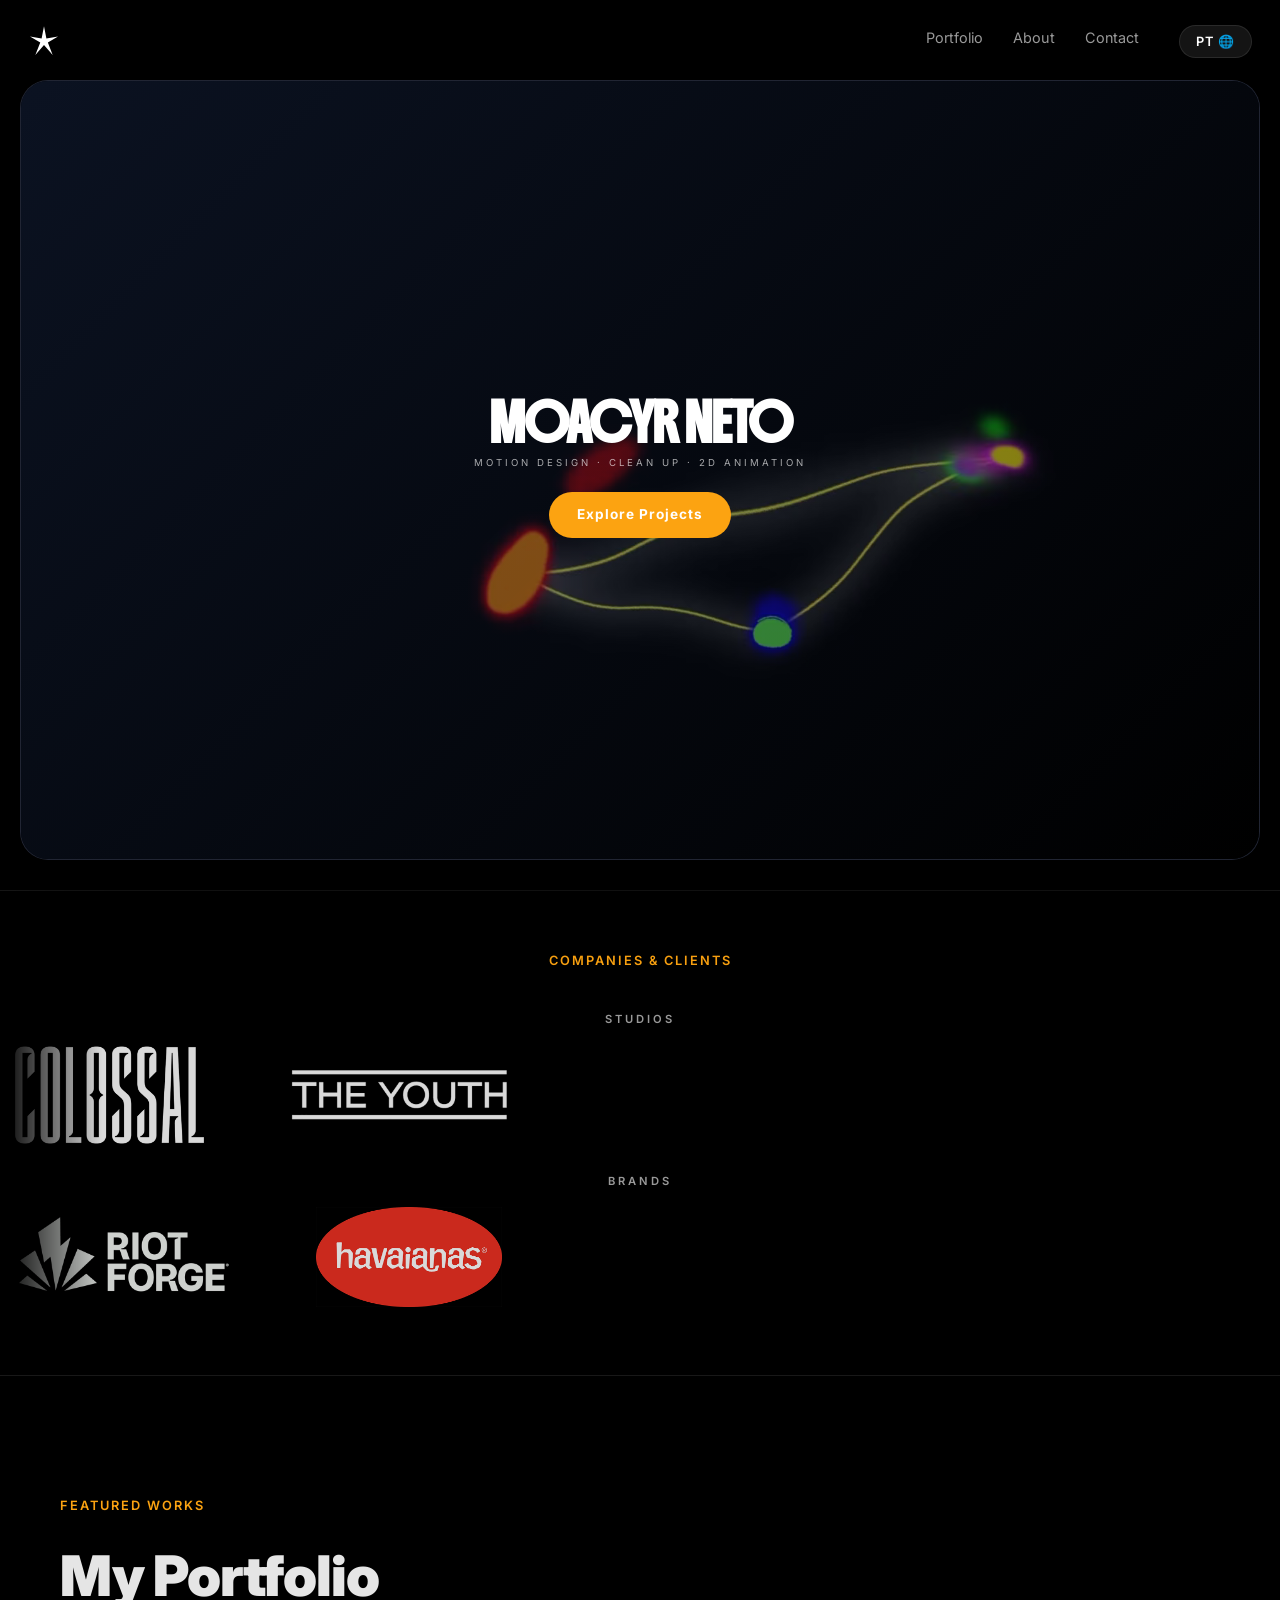
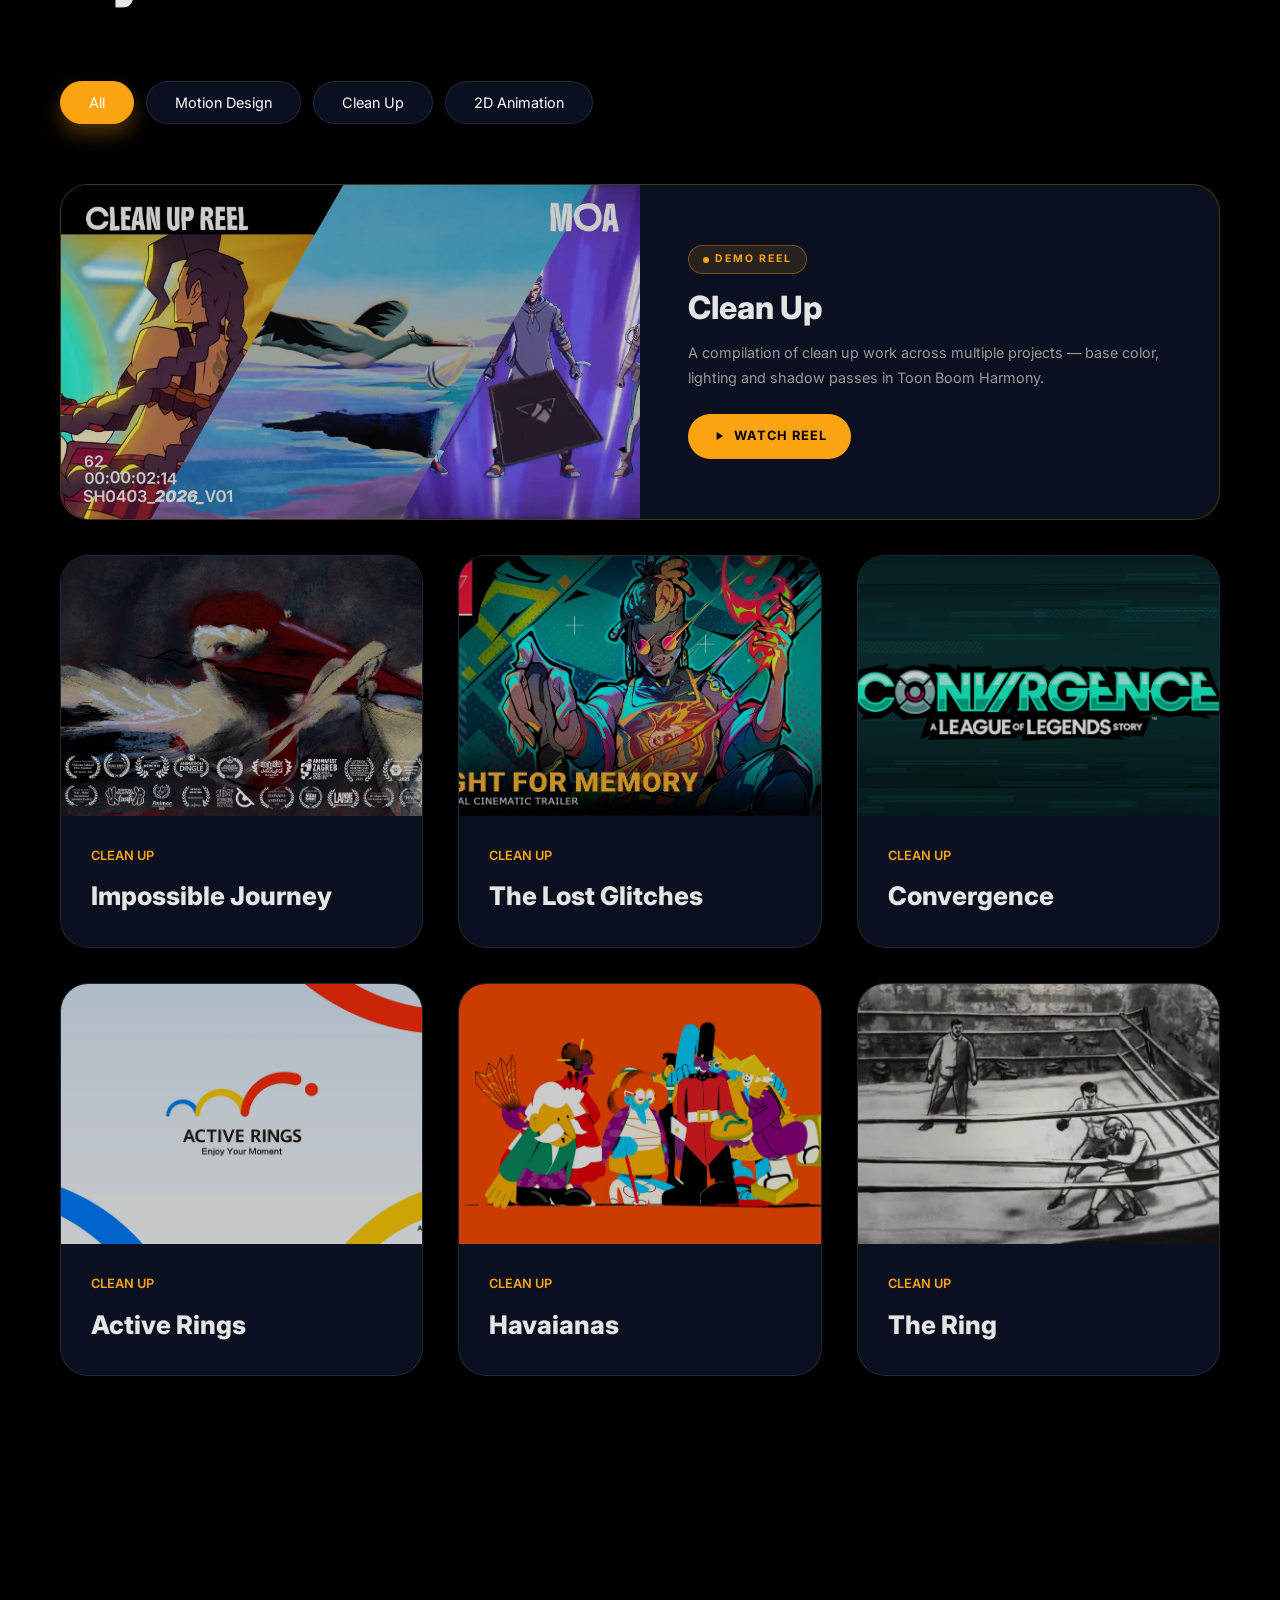
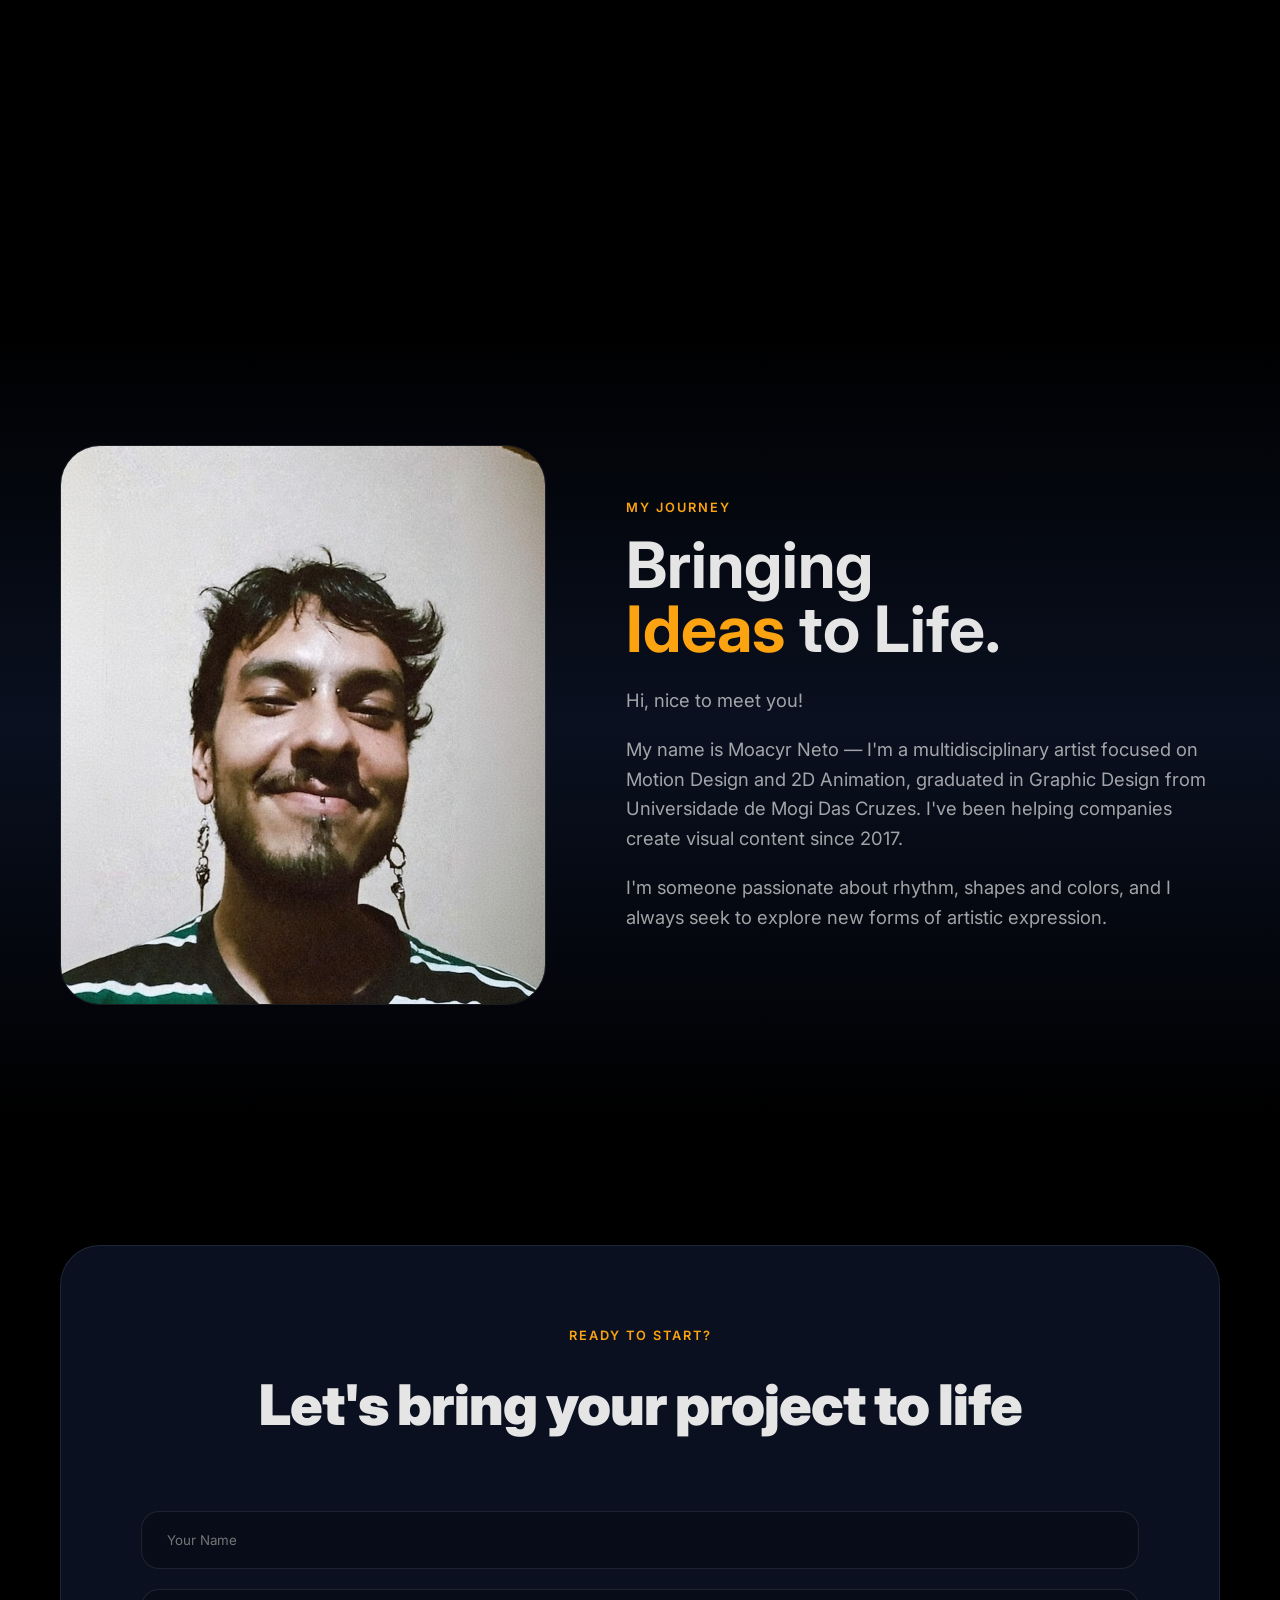
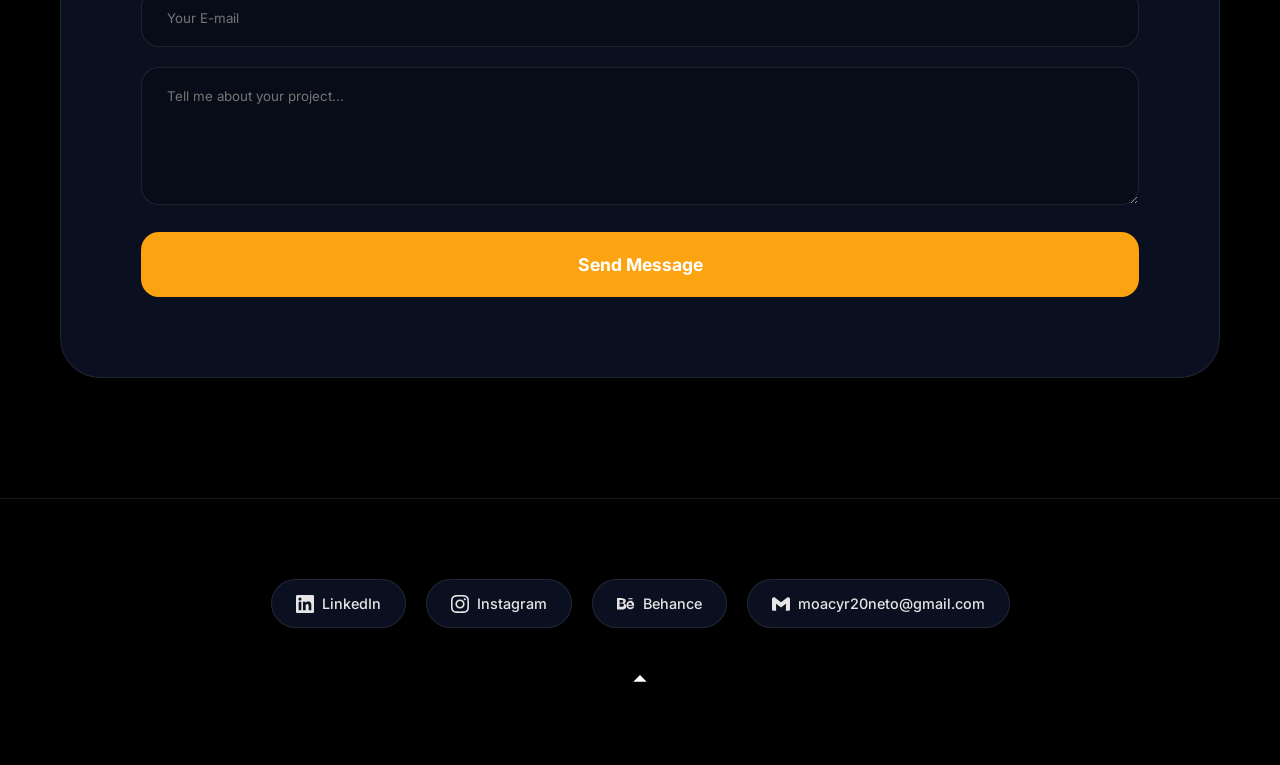
==== commit 83de42cc: "Atualizando site" ====
--- a/index.html
+++ b/index.html
@@ -1413,6 +1413,26 @@
                         preview: "TigerBeerSH3000_COR",
                         pagina: "project-tiger-beer.html",
                     },
+                    {
+                        titulo_en: "Just a Cube",
+                        titulo_pt: "Just a Cube",
+                        categoria: "motion",
+                        label_en: "Motion Design",
+                        label_pt: "Motion Design",
+                        thumb: "JustACube_Capa.jpg",
+                        preview: "",
+                        pagina: "project-just-a-cube.html",
+                    },
+                    {
+                        titulo_en: "Open your eyes",
+                        titulo_pt: "Open your eyes",
+                        categoria: "motion",
+                        label_en: "Motion Design",
+                        label_pt: "Motion Design",
+                        thumb: "OpenYourEyes_Capa.jpg",
+                        preview: "",
+                        pagina: "project-open-your-eyes.html",
+                    },
                 ];
 
                 // ─── Renderização ─────────────────────────────────────────
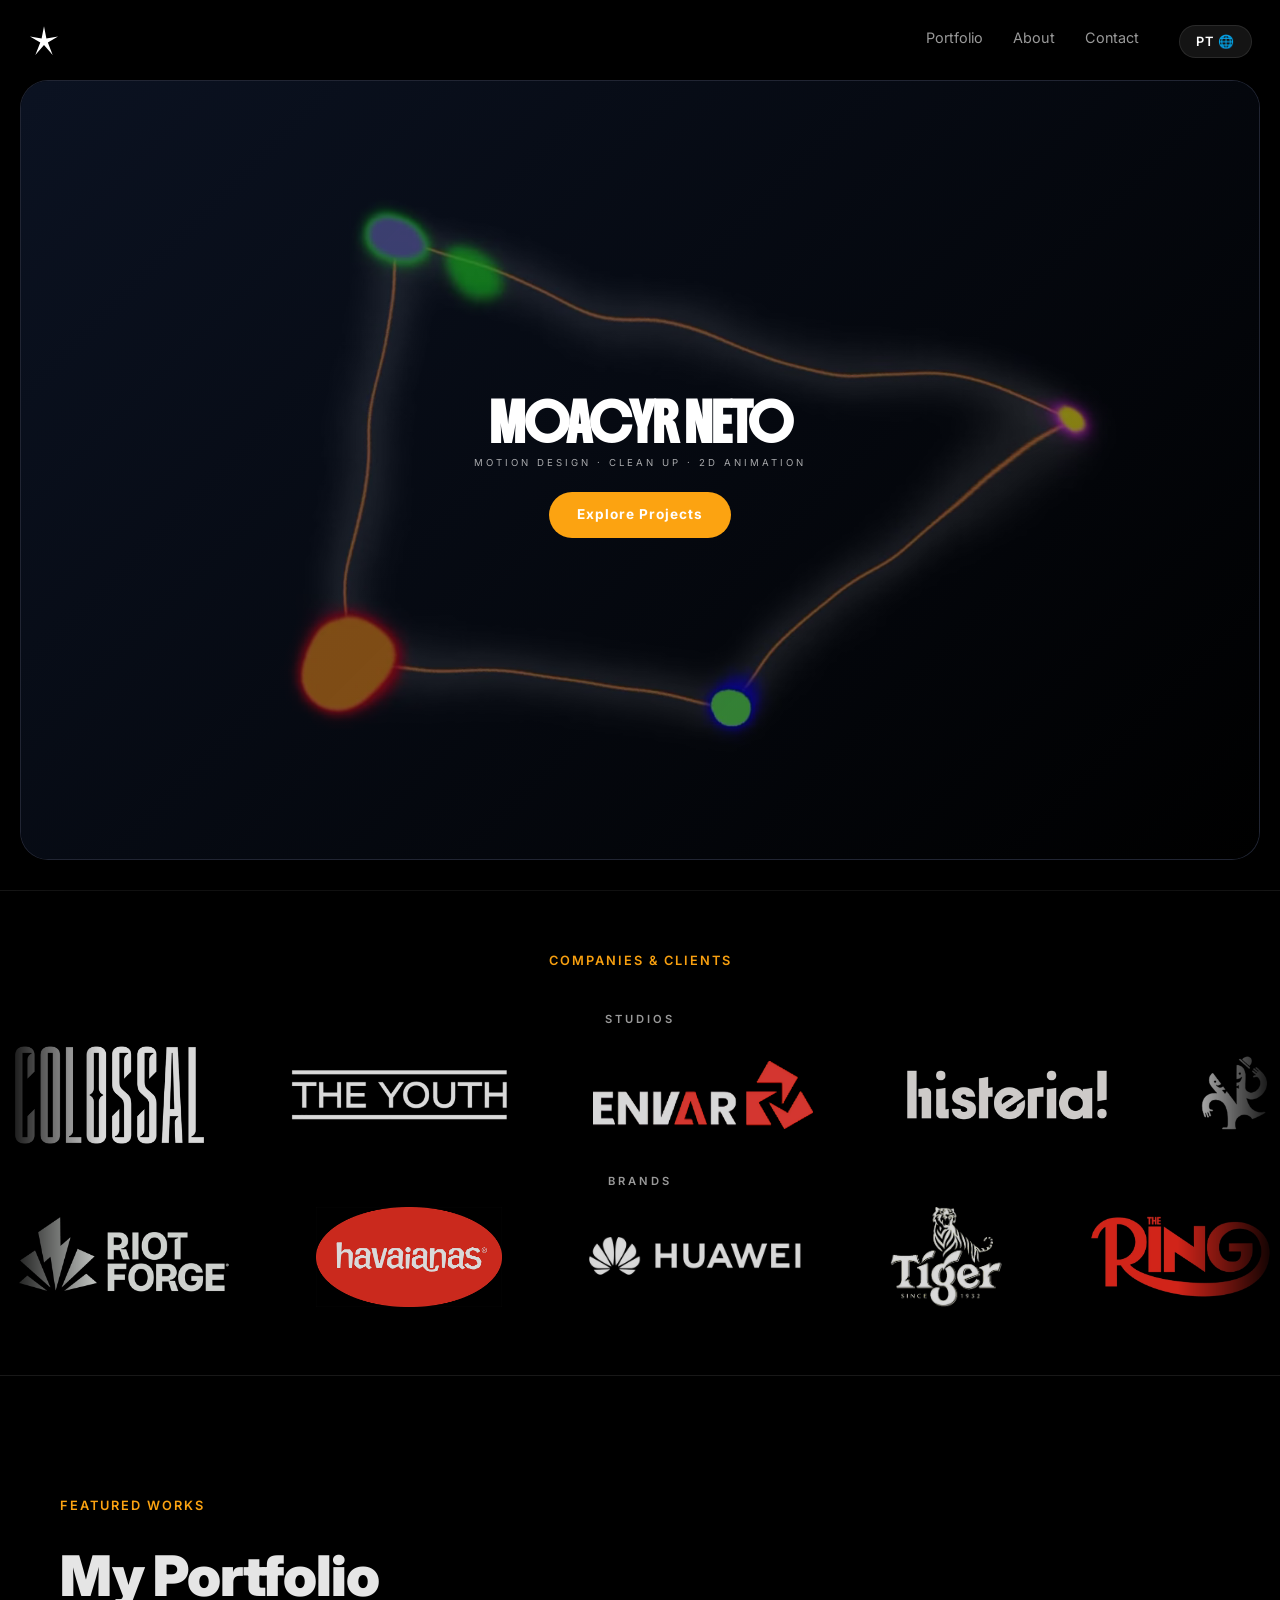
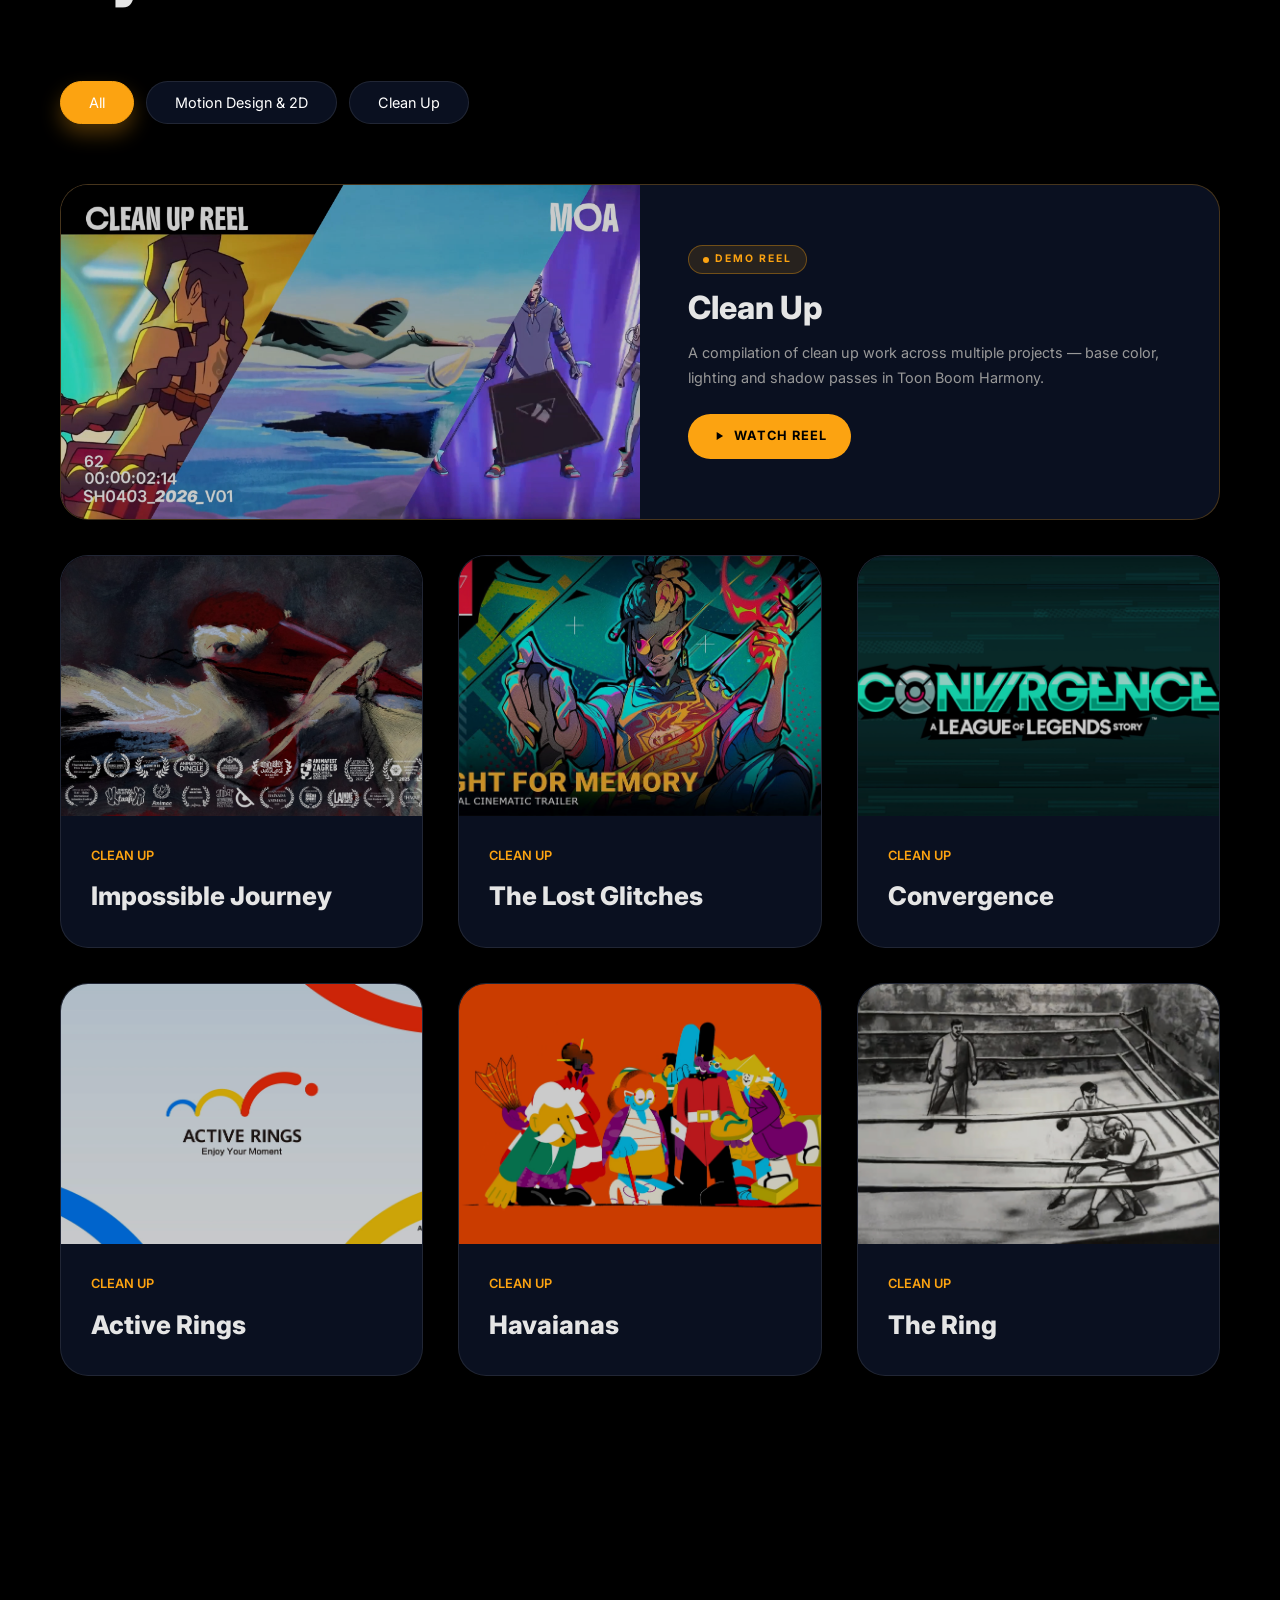
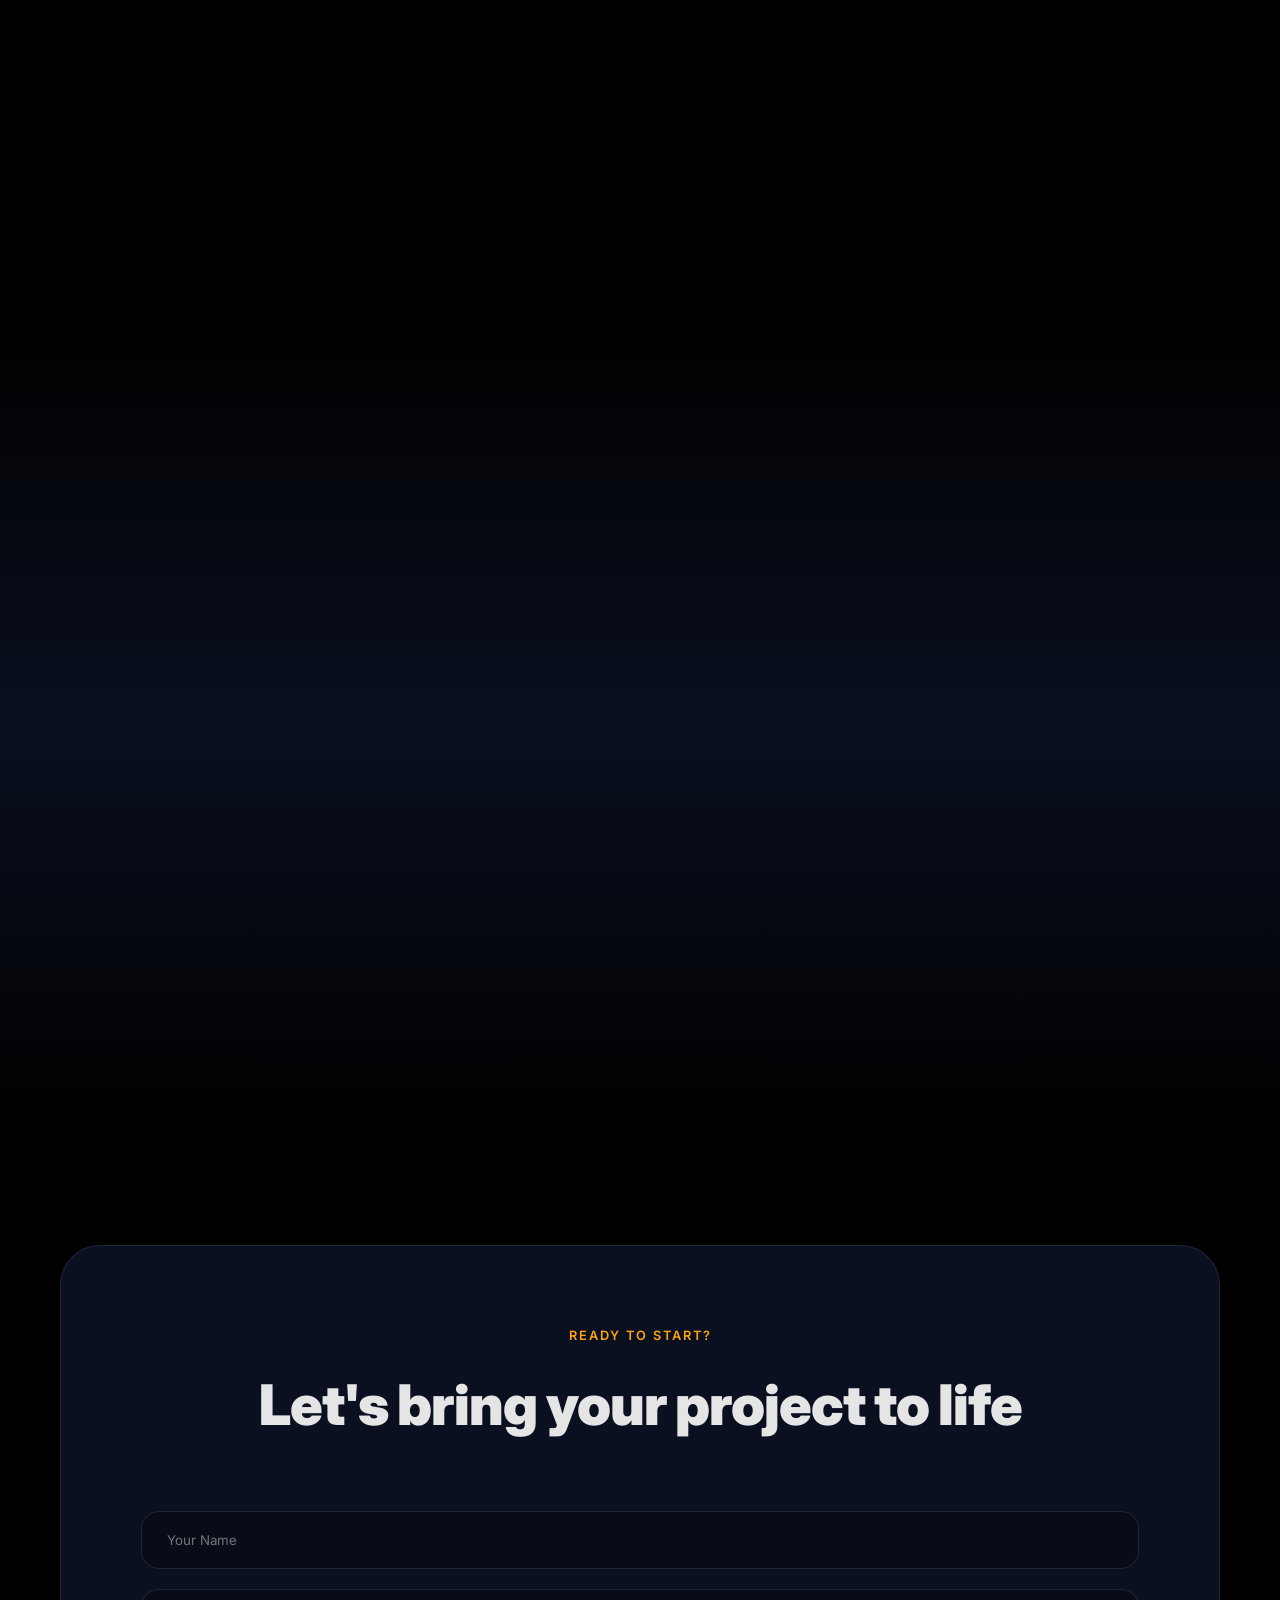
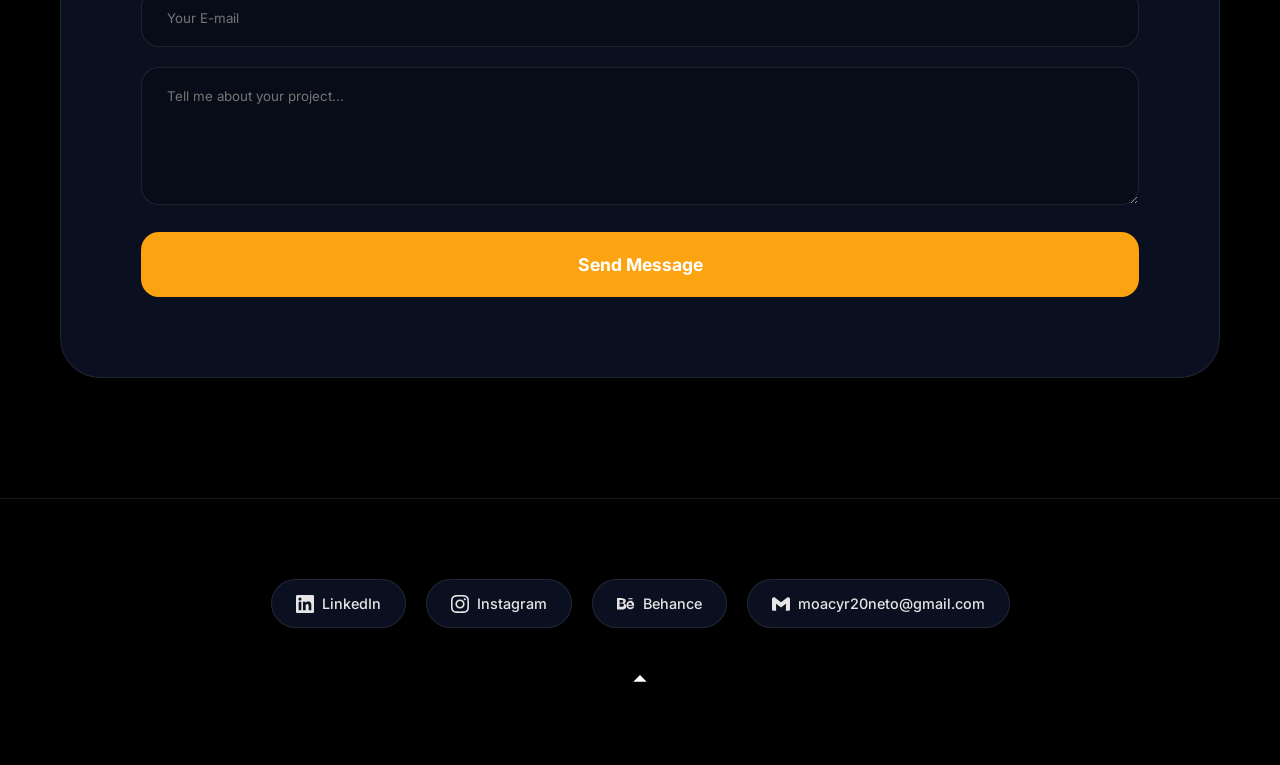
==== commit 1ee9715b: "Atualizando site" ====
--- a/index.html
+++ b/index.html
@@ -1319,9 +1319,8 @@
 
             <div class="filter-buttons reveal">
                 <button class="filter-btn active" data-filter="all" data-i18n="filter_all">Todos</button>
-                <button class="filter-btn" data-filter="motion" data-i18n="filter_motion">Motion Design</button>
+                <button class="filter-btn" data-filter="motion" data-i18n="filter_motion">Motion Design e Animação 2D</button>
                 <button class="filter-btn" data-filter="cleanup" data-i18n="filter_cleanup">Clean Up</button>
-                <button class="filter-btn" data-filter="2d" data-i18n="filter_2d">Animação 2D</button>
             </div>
 
             <div class="project-grid" id="projectGrid"></div>
@@ -1413,26 +1412,6 @@
                         preview: "TigerBeerSH3000_COR",
                         pagina: "project-tiger-beer.html",
                     },
-                    {
-                        titulo_en: "Just a Cube",
-                        titulo_pt: "Just a Cube",
-                        categoria: "motion",
-                        label_en: "Motion Design",
-                        label_pt: "Motion Design",
-                        thumb: "JustACube_Capa.jpg",
-                        preview: "",
-                        pagina: "project-just-a-cube.html",
-                    },
-                    {
-                        titulo_en: "Open your eyes",
-                        titulo_pt: "Open your eyes",
-                        categoria: "motion",
-                        label_en: "Motion Design",
-                        label_pt: "Motion Design",
-                        thumb: "OpenYourEyes_Capa.jpg",
-                        preview: "",
-                        pagina: "project-open-your-eyes.html",
-                    },
                 ];
 
                 // ─── Renderização ─────────────────────────────────────────
@@ -1675,7 +1654,7 @@
                 hero_cta: 'Explore Projects',
                 clients_tag: 'Companies & Clients', clients_studios: 'Studios', clients_brands: 'Brands',
                 portfolio_tag: 'Featured Works', portfolio_title: 'My Portfolio',
-                filter_all: 'All', filter_motion: 'Motion Design', filter_cleanup: 'Clean Up', filter_2d: '2D Animation',
+                filter_all: 'All', filter_motion: 'Motion Design & 2D', filter_cleanup: 'Clean Up',
                 about_tag: 'My Journey',
                 about_title: 'Bringing <br><span style="color:var(--accent-color)">Ideas</span> to Life.',
                 about_p0: 'Hi, nice to meet you!',
@@ -1694,7 +1673,7 @@
                 hero_cta: 'Explorar Projetos',
                 clients_tag: 'Empresas & Clientes', clients_studios: 'Estúdios', clients_brands: 'Marcas',
                 portfolio_tag: 'Trabalhos em Destaque', portfolio_title: 'Meu Portfólio',
-                filter_all: 'Todos', filter_motion: 'Motion Design', filter_cleanup: 'Clean Up', filter_2d: 'Animação 2D',
+                filter_all: 'Todos', filter_motion: 'Motion Design e Animação 2D', filter_cleanup: 'Clean Up',
                 about_tag: 'Minha Jornada',
                 about_title: 'Dando Vida a <br><span style="color:var(--accent-color)">Ideias</span>.',
                 about_p0: 'Olá, muito prazer!',
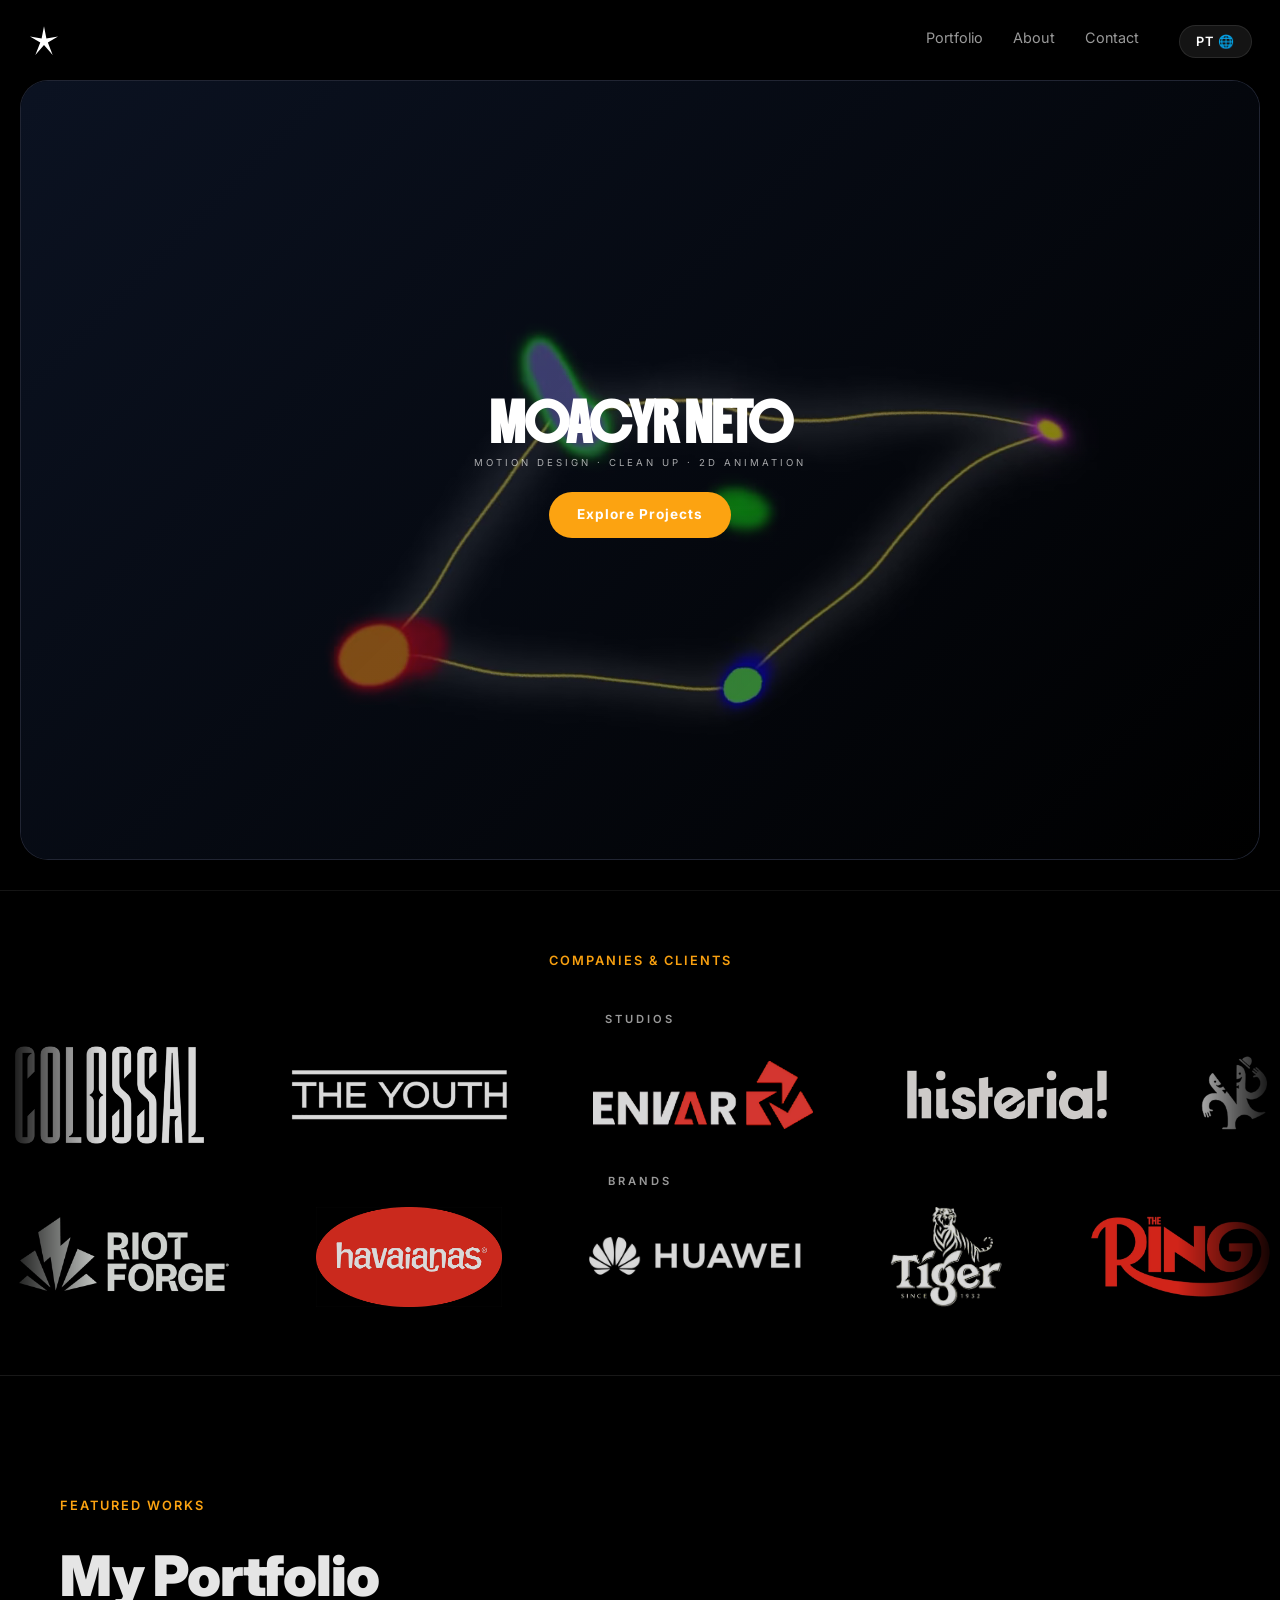
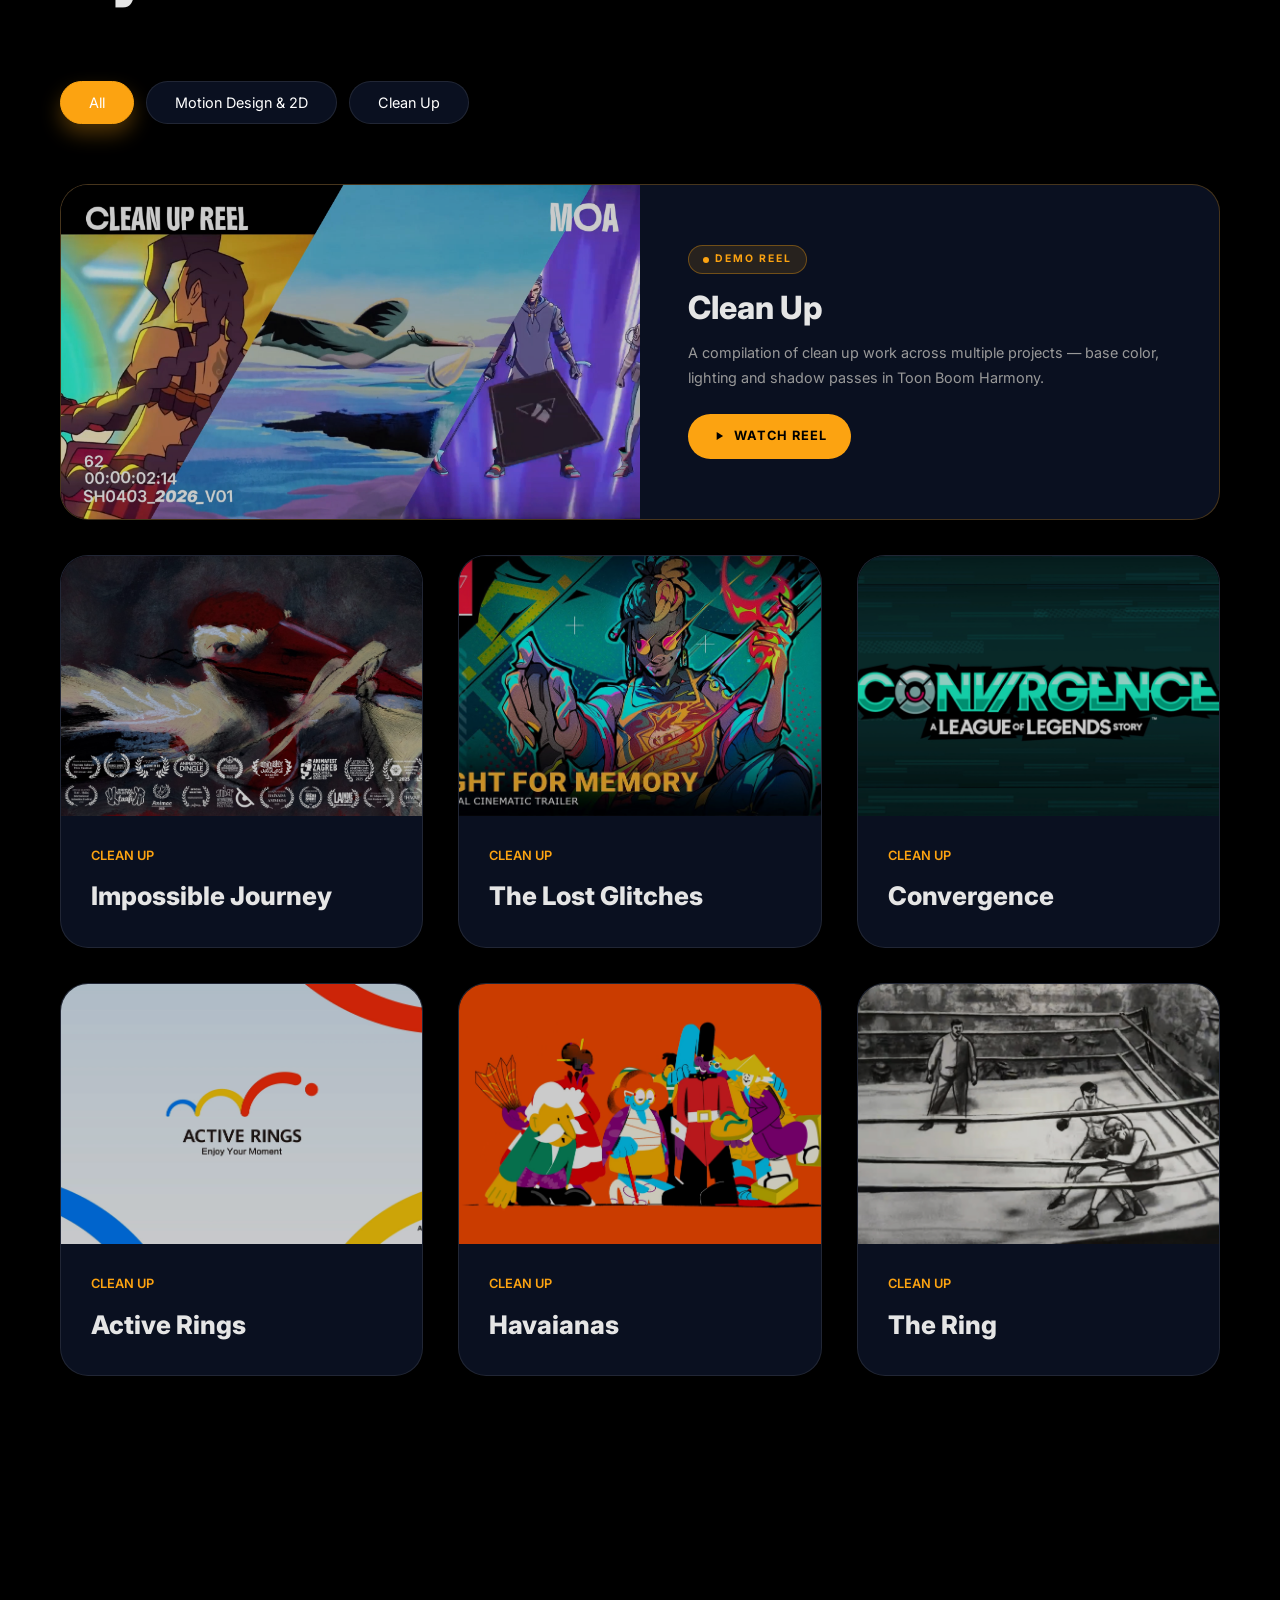
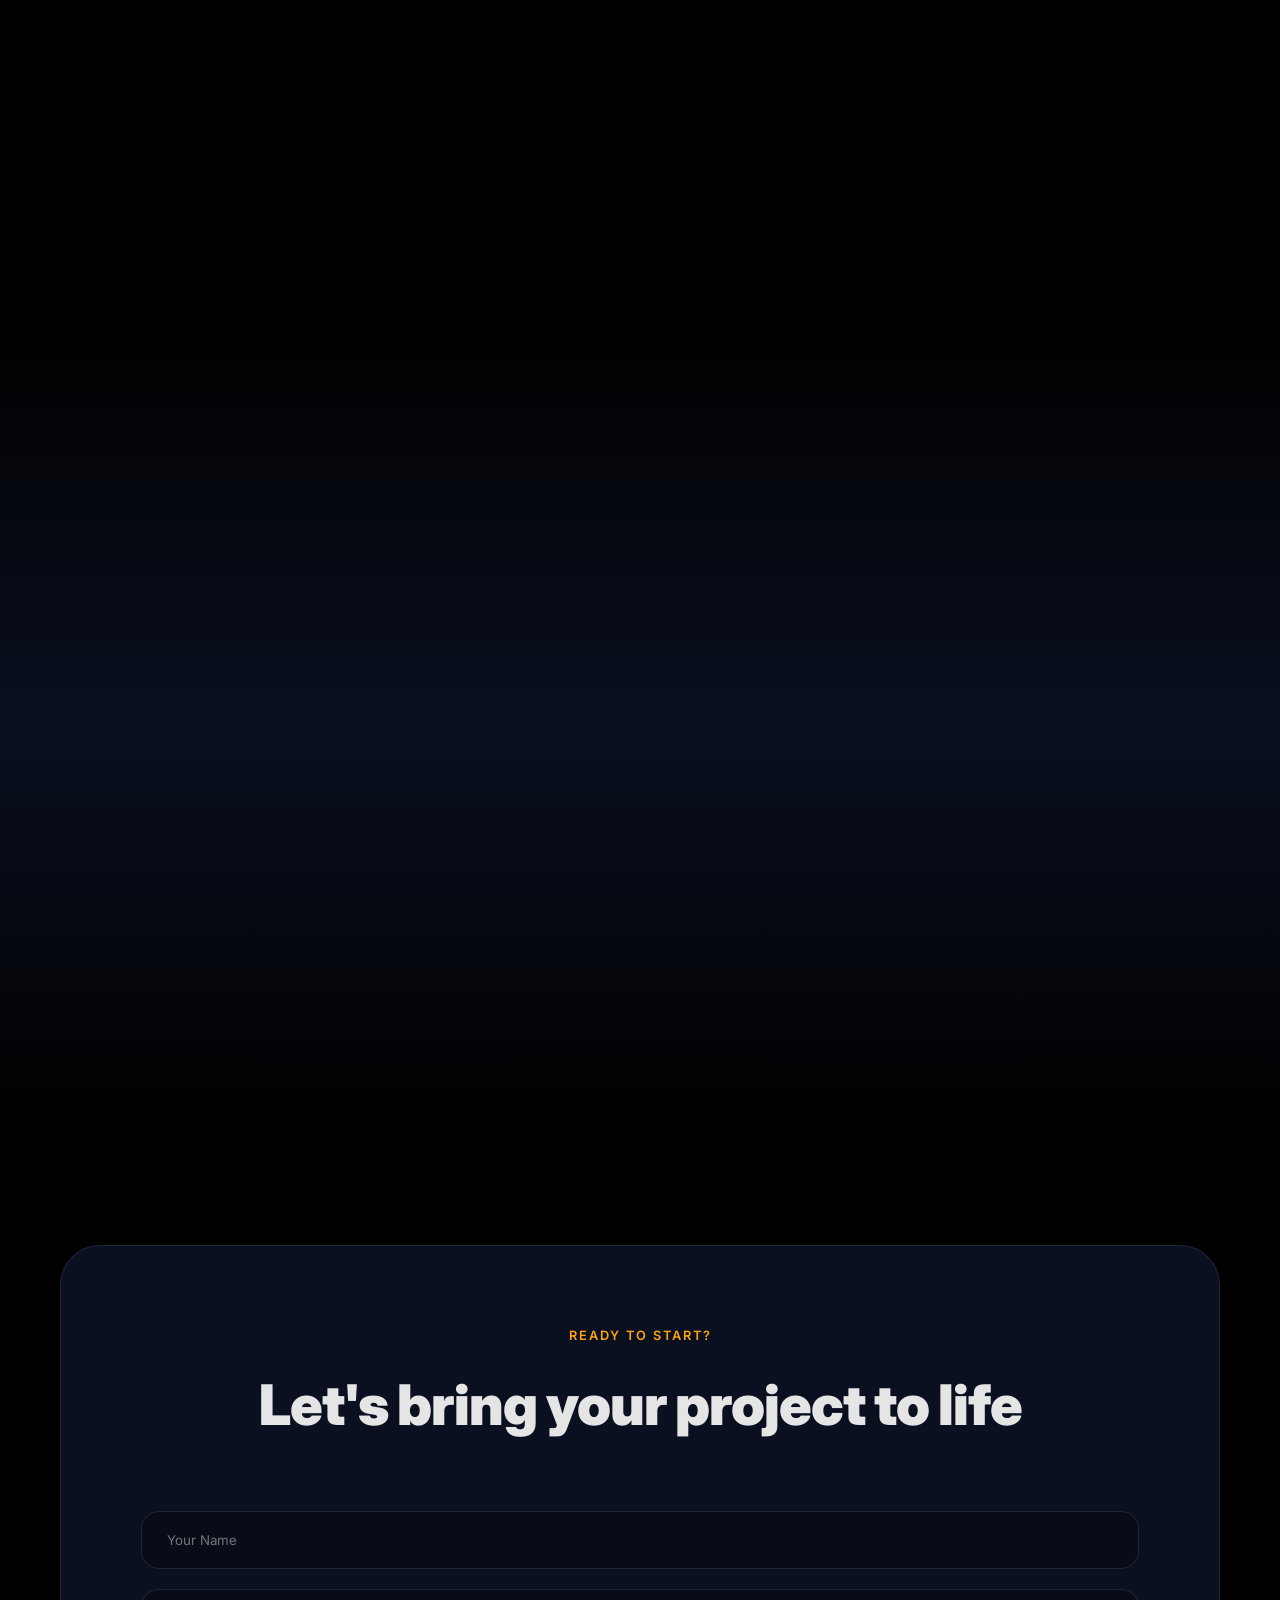
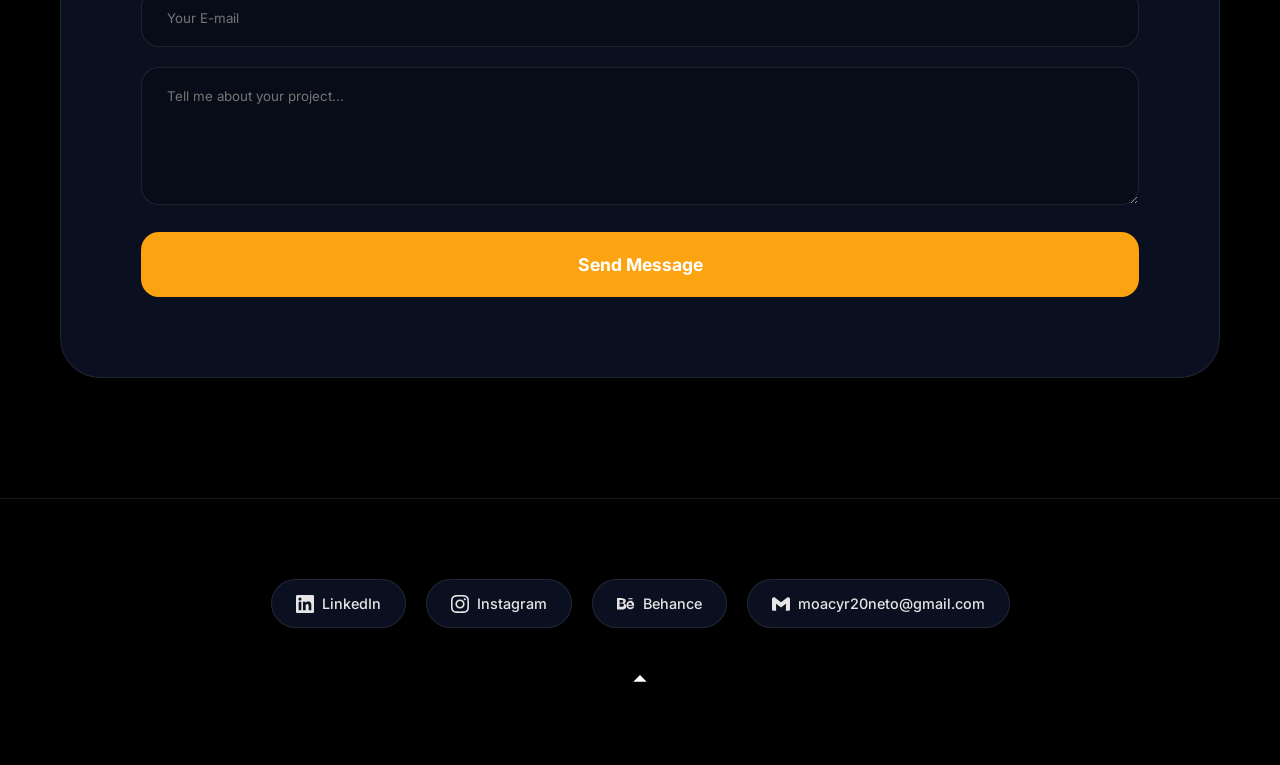
==== commit b61ce847: "atualizando" ====
--- a/index.html
+++ b/index.html
@@ -1412,6 +1412,26 @@
                         preview: "TigerBeerSH3000_COR",
                         pagina: "project-tiger-beer.html",
                     },
+                    {
+                        titulo_en: "Just a Cube",
+                        titulo_pt: "Just a Cube",
+                        categoria: "motion",
+                        label_en: "Motion Design",
+                        label_pt: "Motion Design",
+                        thumb: "JustACube_Capa.jpg",
+                        preview: "",
+                        pagina: "project-just-a-cube.html",
+                    },
+                    {
+                        titulo_en: "Open your eyes",
+                        titulo_pt: "Open your eyes",
+                        categoria: "motion",
+                        label_en: "Motion Design",
+                        label_pt: "Motion Design",
+                        thumb: "OpenYourEyes_Capa.jpg",
+                        preview: "",
+                        pagina: "project-open-your-eyes.html",
+                    },
                 ];
 
                 // ─── Renderização ─────────────────────────────────────────
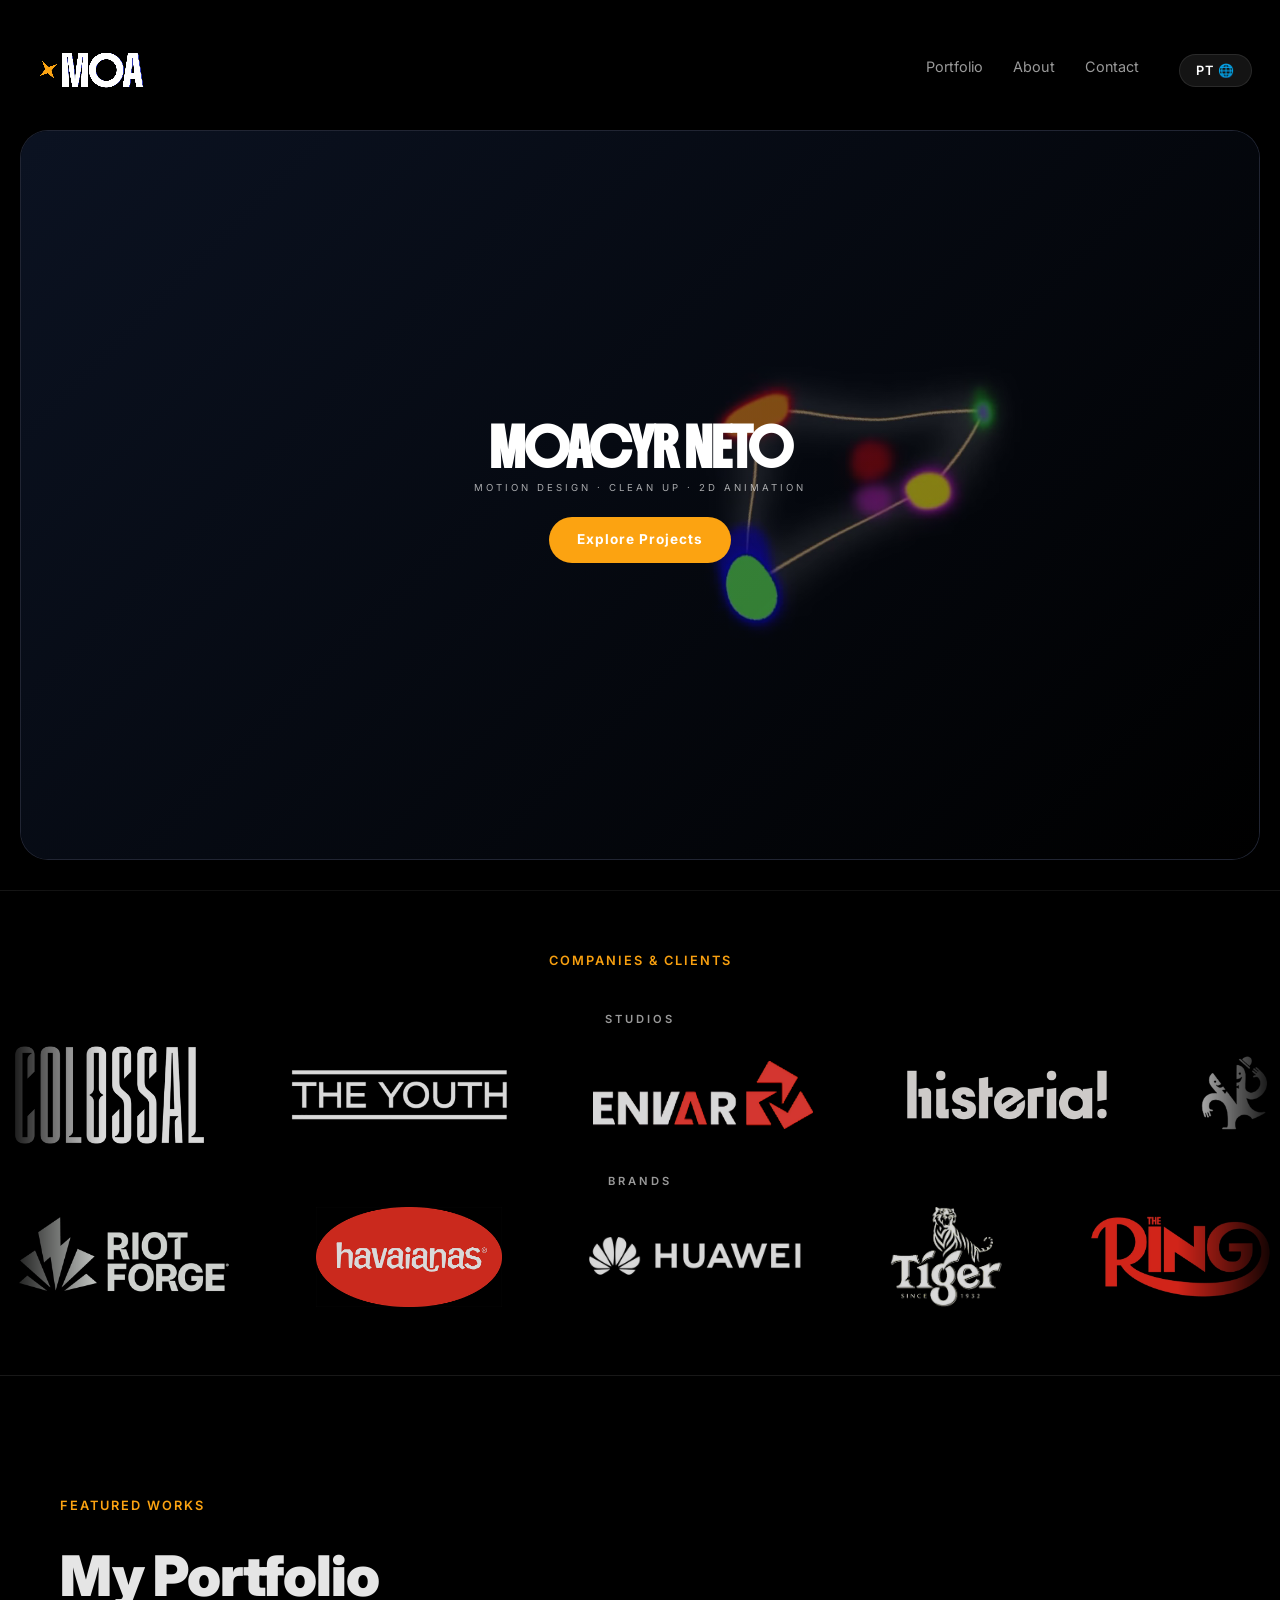
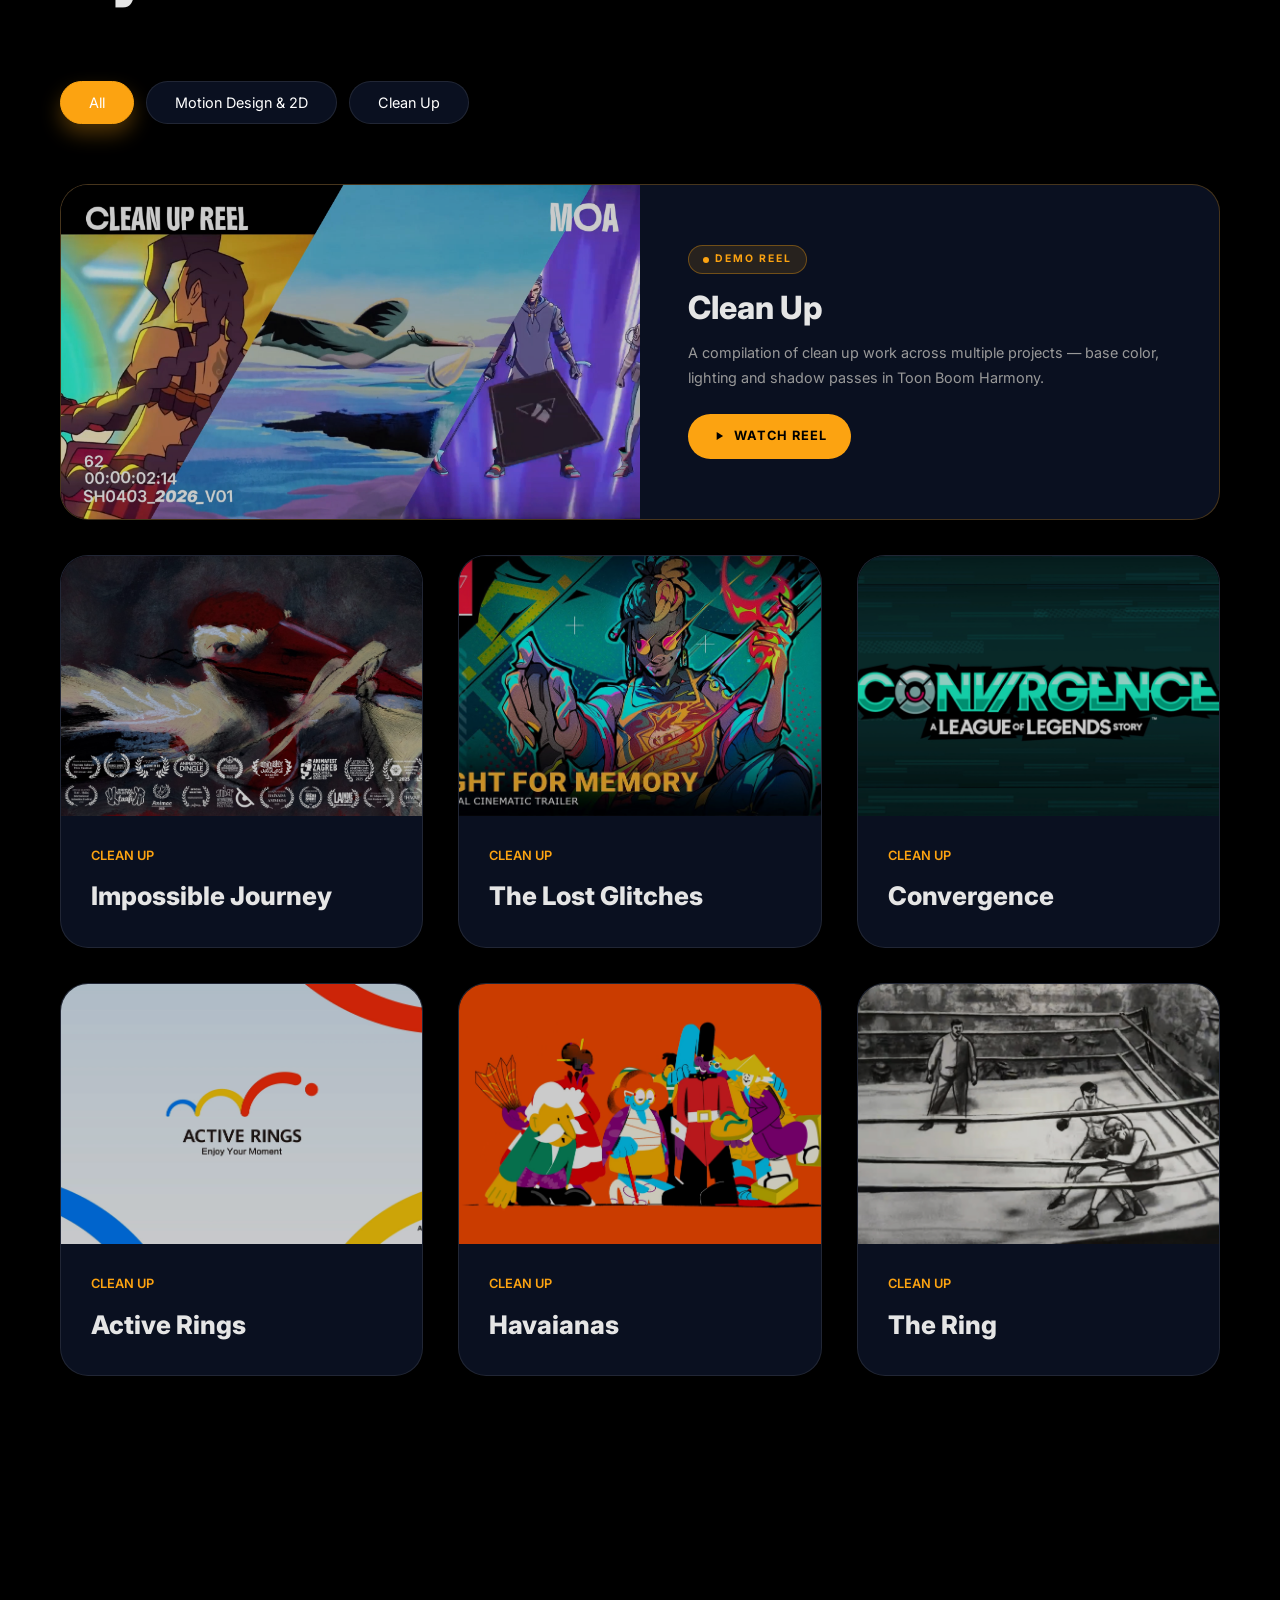
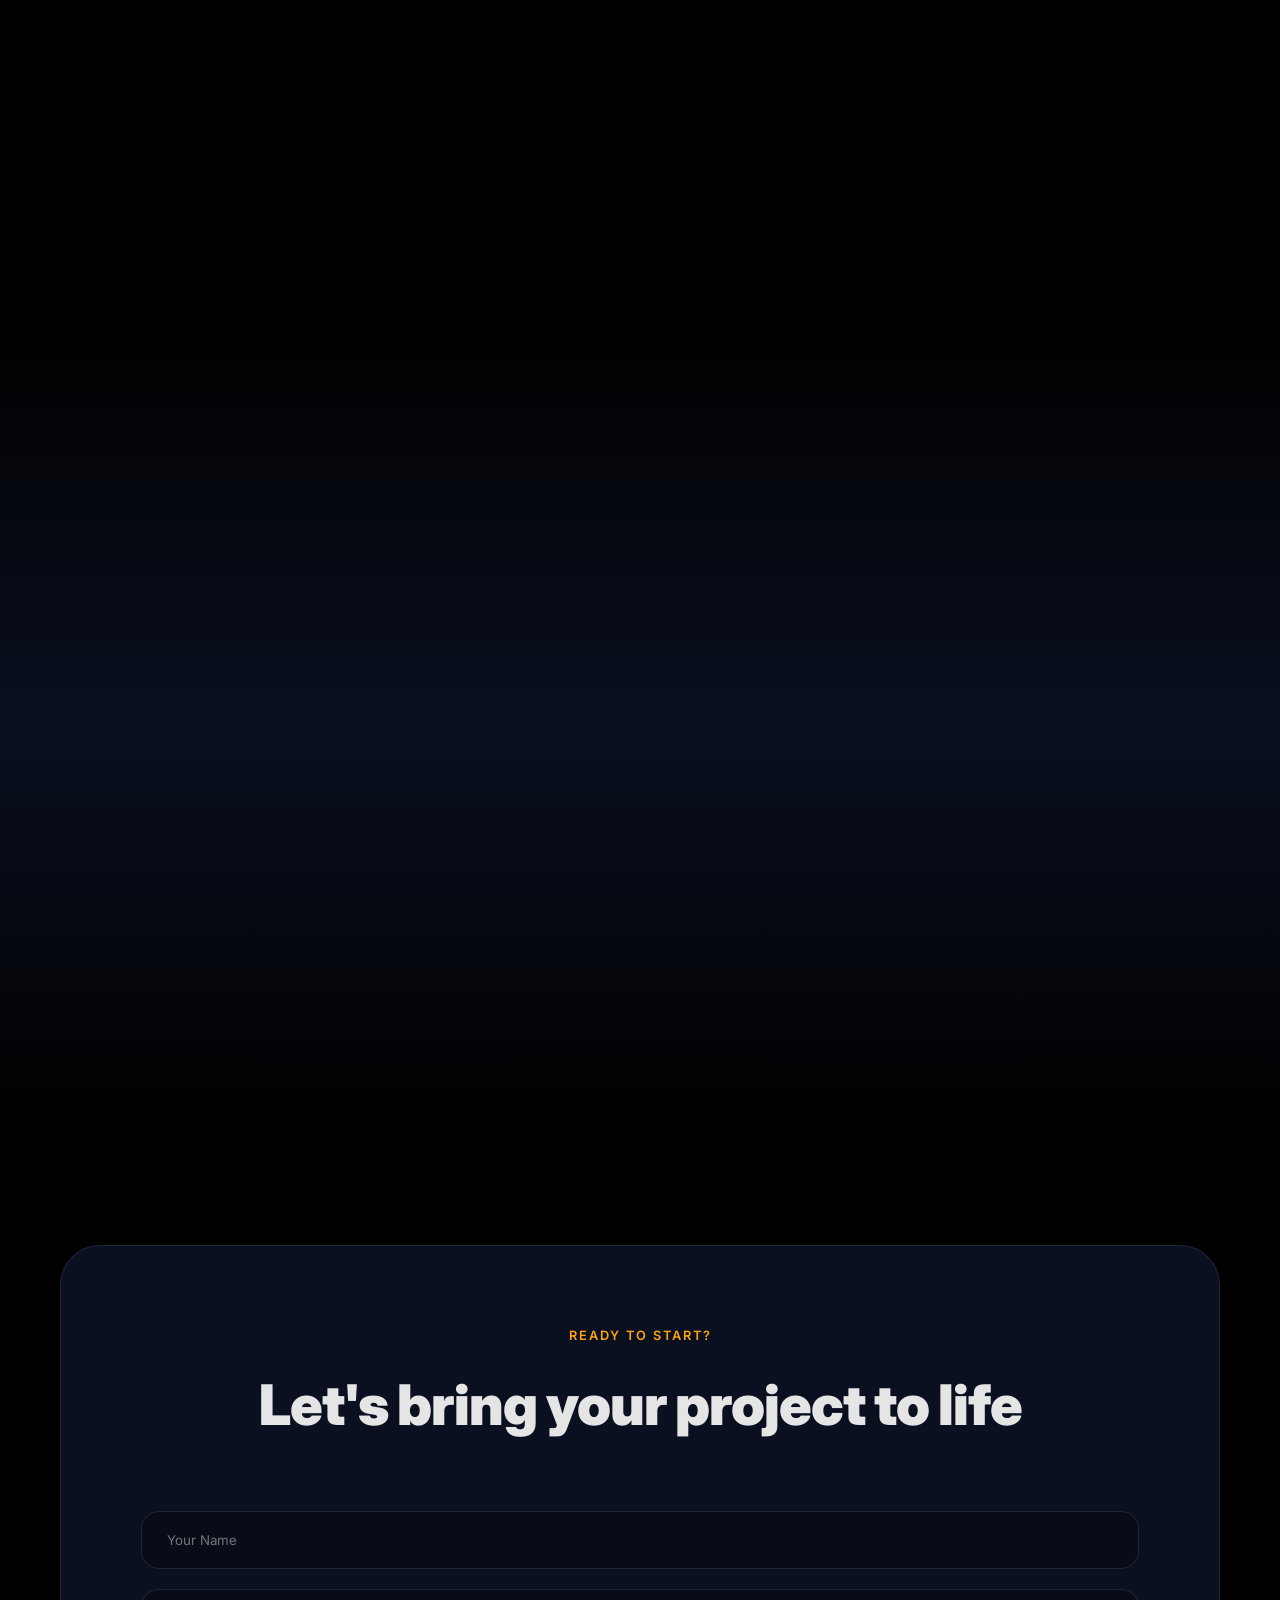
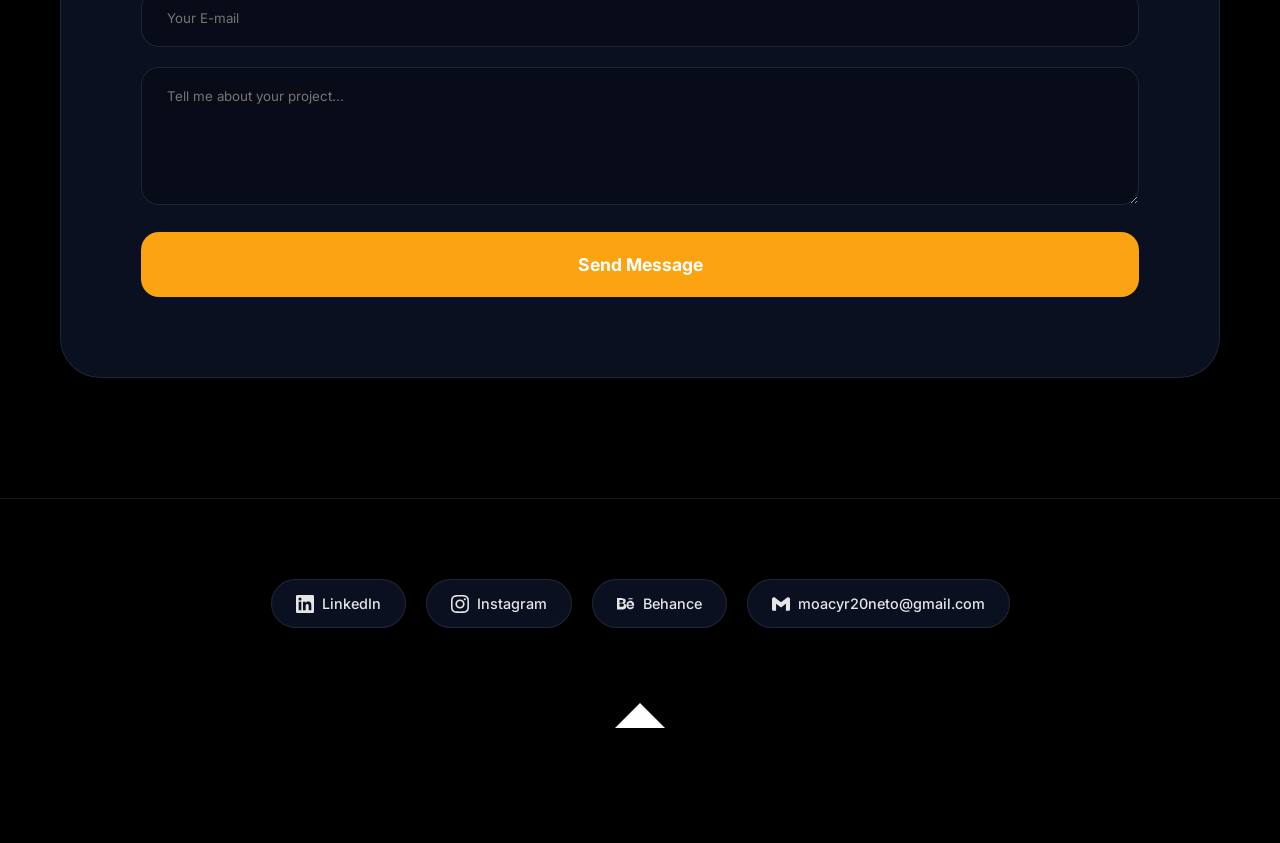
==== commit 1e70d6cd: "atualizando_02" ====
--- a/index.html
+++ b/index.html
@@ -122,7 +122,7 @@
             position: fixed;
             top: 0;
             width: 100%;
-            padding: 20px 0;
+            padding: 10px 0;
             z-index: 1000;
             background: transparent;
             border-bottom: none;
@@ -163,7 +163,7 @@
         .logo-video-wrap {
             display: flex;
             align-items: center;
-            height: 42px;
+            height: 120px;
         }
 
         .logo-text {
@@ -175,10 +175,15 @@
         }
 
         .logo-star {
-            width: 32px;
-            height: 32px;
+            width: 120px;
+            height: 120px;
             fill: #fff;
             transition: fill 0.3s ease, transform 0.3s ease;
+        }
+
+        video.logo-star {
+            object-fit: contain;
+            fill: none;
         }
 
         .logo-text:hover .logo-star {
@@ -227,7 +232,7 @@
         }
 
         .hero {
-            padding: 80px 0 30px;
+            padding: 130px 0 30px;
             display: flex;
             align-items: center;
             justify-content: center;
@@ -245,7 +250,7 @@
             width: 100%;
             border-radius: 28px;
             overflow: hidden;
-            height: calc(100vh - 120px);
+            height: calc(100vh - 170px);
             border: 1px solid var(--glass-border);
             box-shadow: 0 30px 80px rgba(0, 0, 0, 0.6);
             background: #0a0f1e;
@@ -1086,11 +1091,11 @@
             }
 
             .hero {
-                padding: 70px 0 20px;
+                padding: 120px 0 20px;
             }
 
             .hero-card {
-                height: calc(100vh - 100px);
+                height: calc(100vh - 150px);
                 border-radius: 18px;
             }
 
@@ -1241,10 +1246,9 @@
             <nav>
                 <div class="logo-video-wrap">
                     <a href="javascript:void(0)" class="logo-text" onclick="scrollToTop(this)">
-                        <svg class="logo-star" viewBox="0 0 24 24">
-                            <path
-                                d="M12 1L13.8 10.2L22.5 8.6L14.9 13.1L18.5 22.5L12 15L5.5 22.5L9.2 13.1L1.5 8.6L10.2 10.2Z" />
-                        </svg>
+                        <video class="logo-star" autoplay loop muted playsinline style="pointer-events: none;">
+                            <source src="Logo_Animada_Versao_clara.webm" type="video/webm">
+                        </video>
                     </a>
                 </div>
                 <button class="menu-toggle" onclick="toggleMobileMenu()">☰</button>
@@ -1831,13 +1835,6 @@
         // ====== Scroll to Top ======
         function scrollToTop(el) {
             window.scrollTo({ top: 0, behavior: 'smooth' });
-            const star = el.querySelector('.logo-star');
-            if (star) {
-                star.classList.remove('active');
-                void star.offsetWidth;
-                star.classList.add('active');
-                setTimeout(() => star.classList.remove('active'), 700);
-            }
         }
 
         applyTranslations(currentLang);
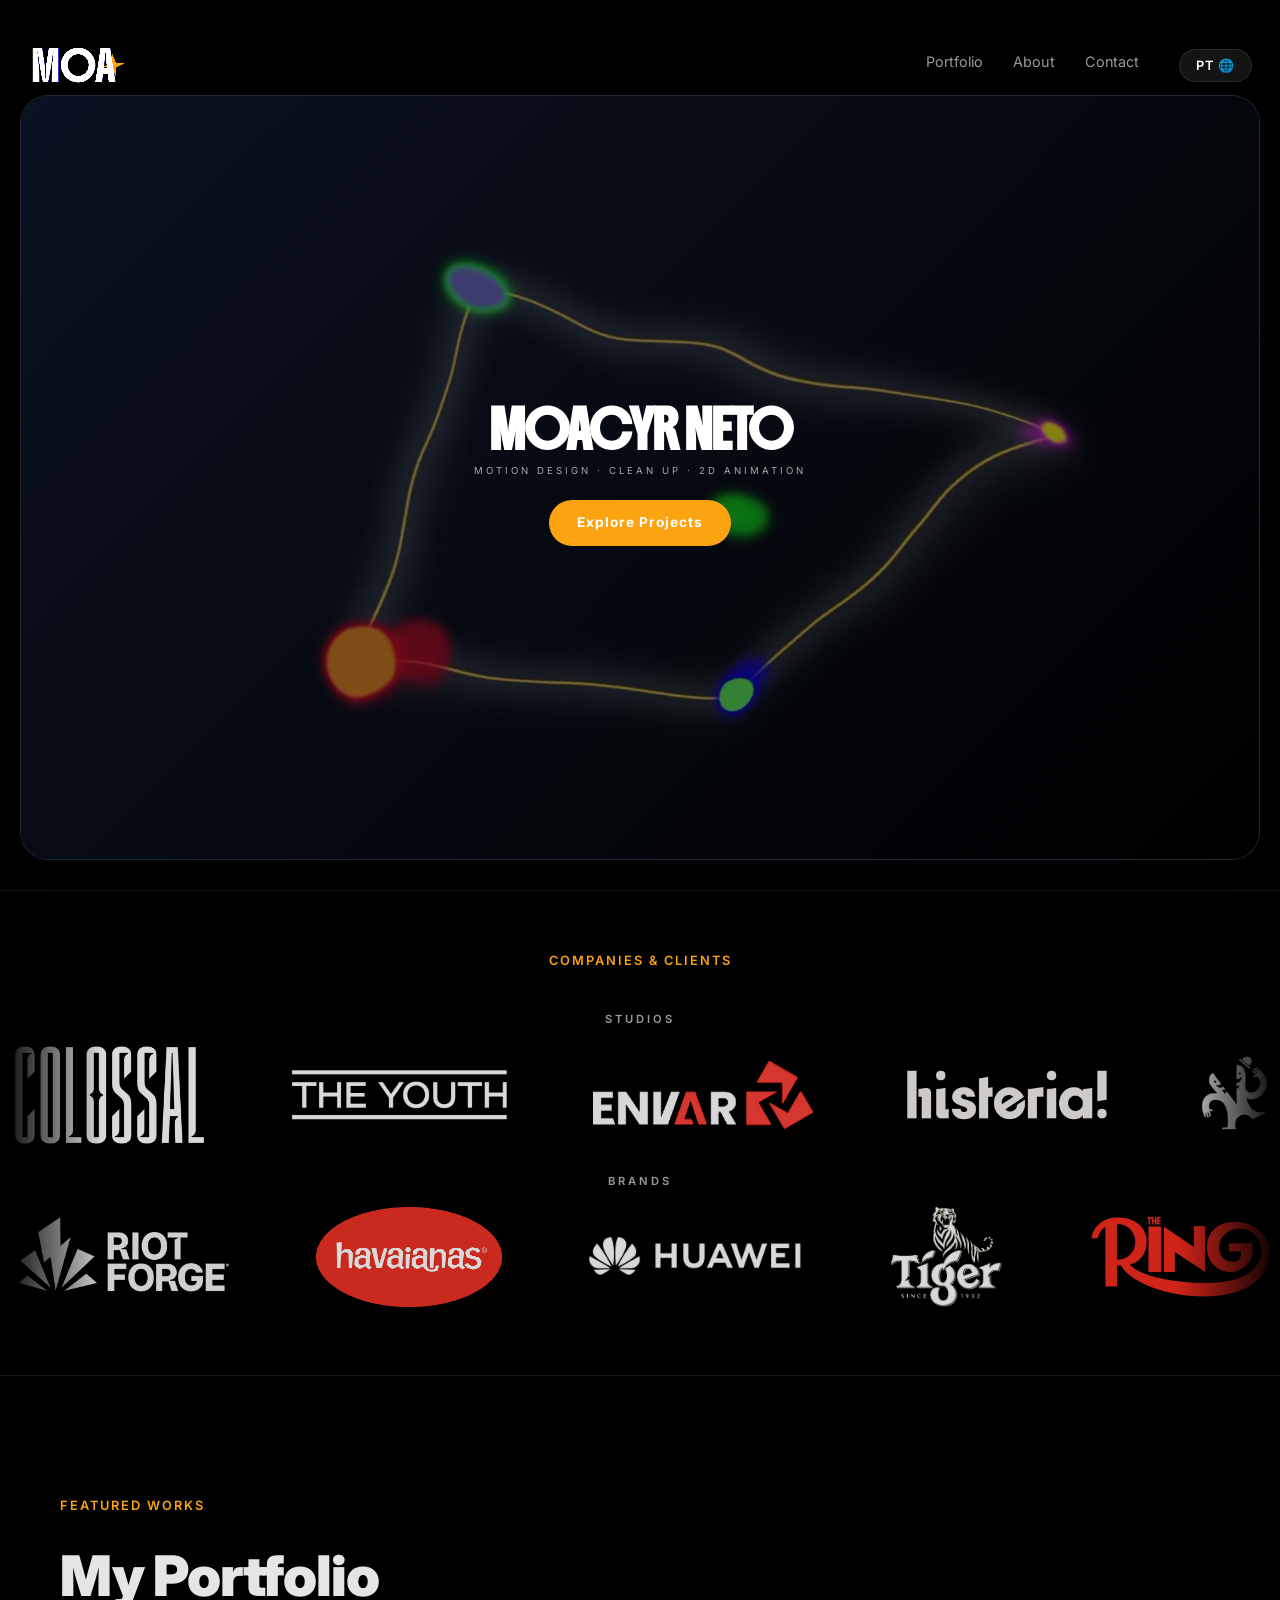
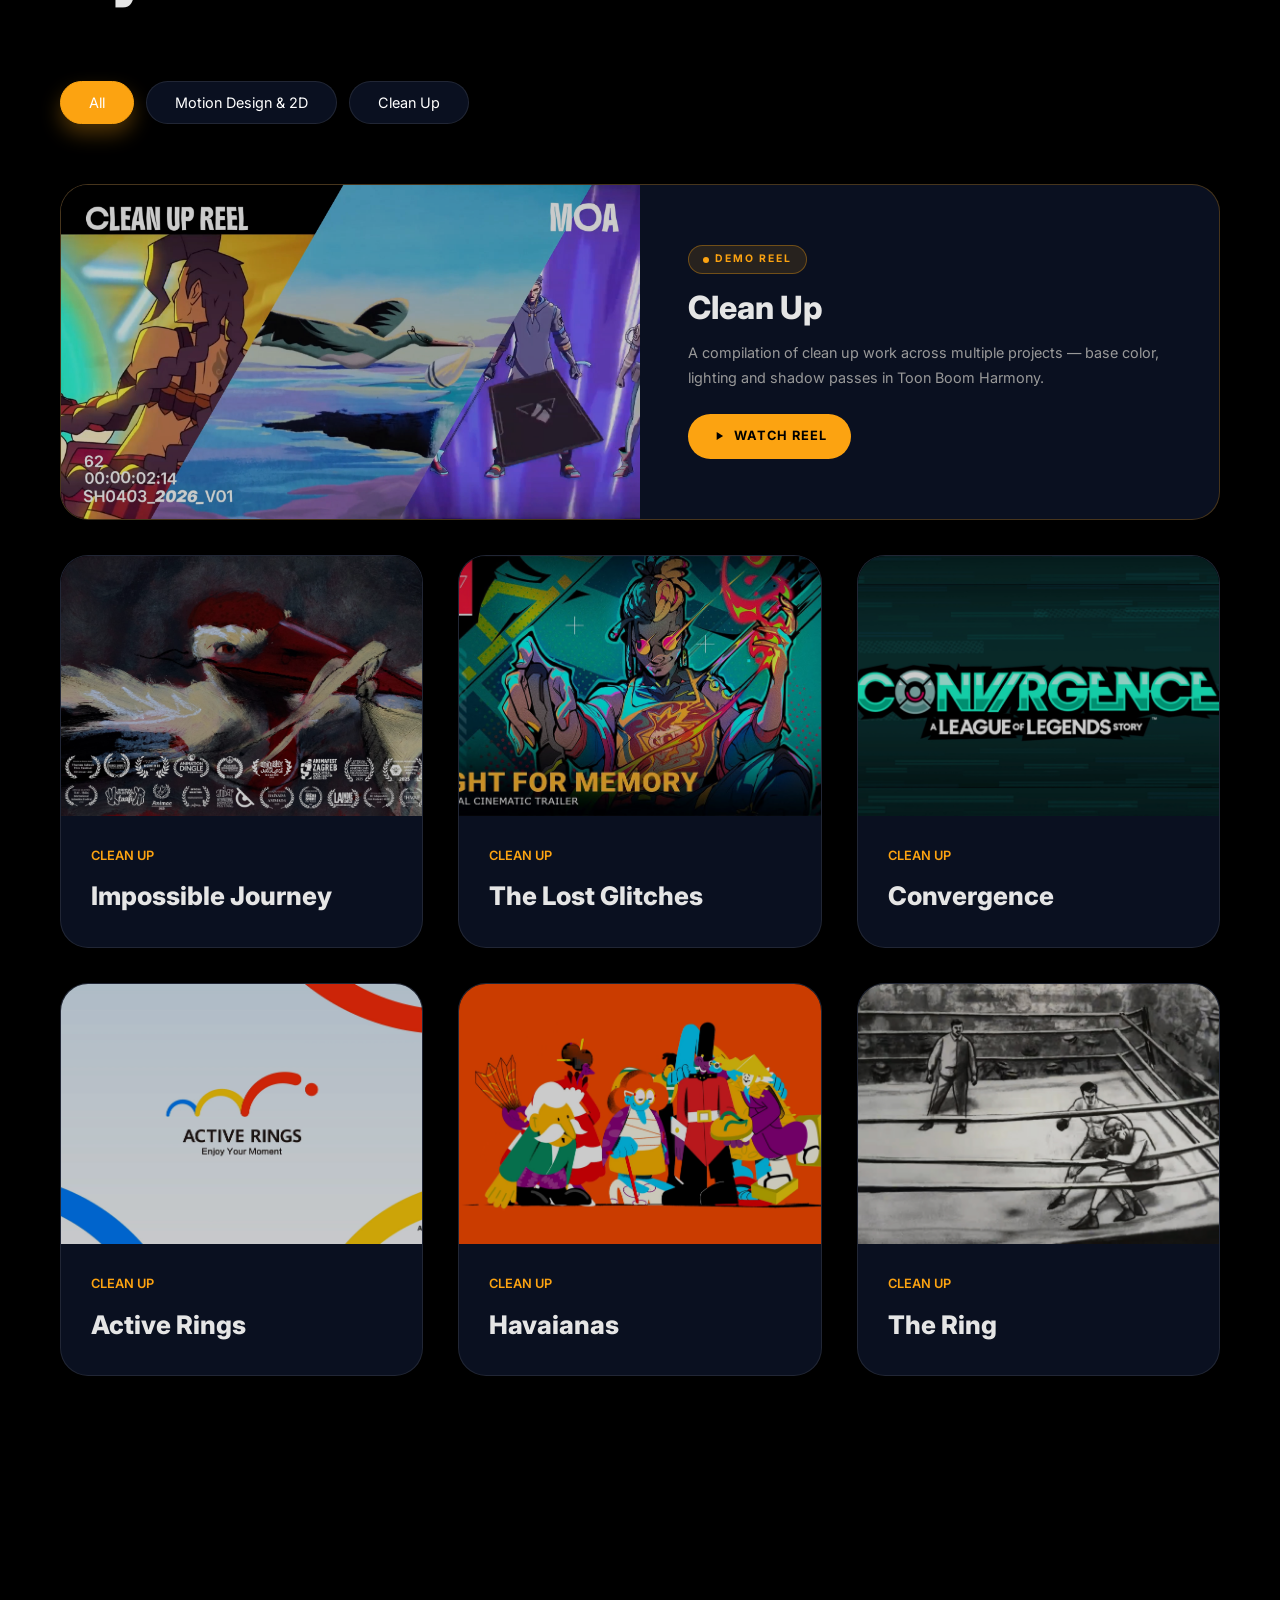
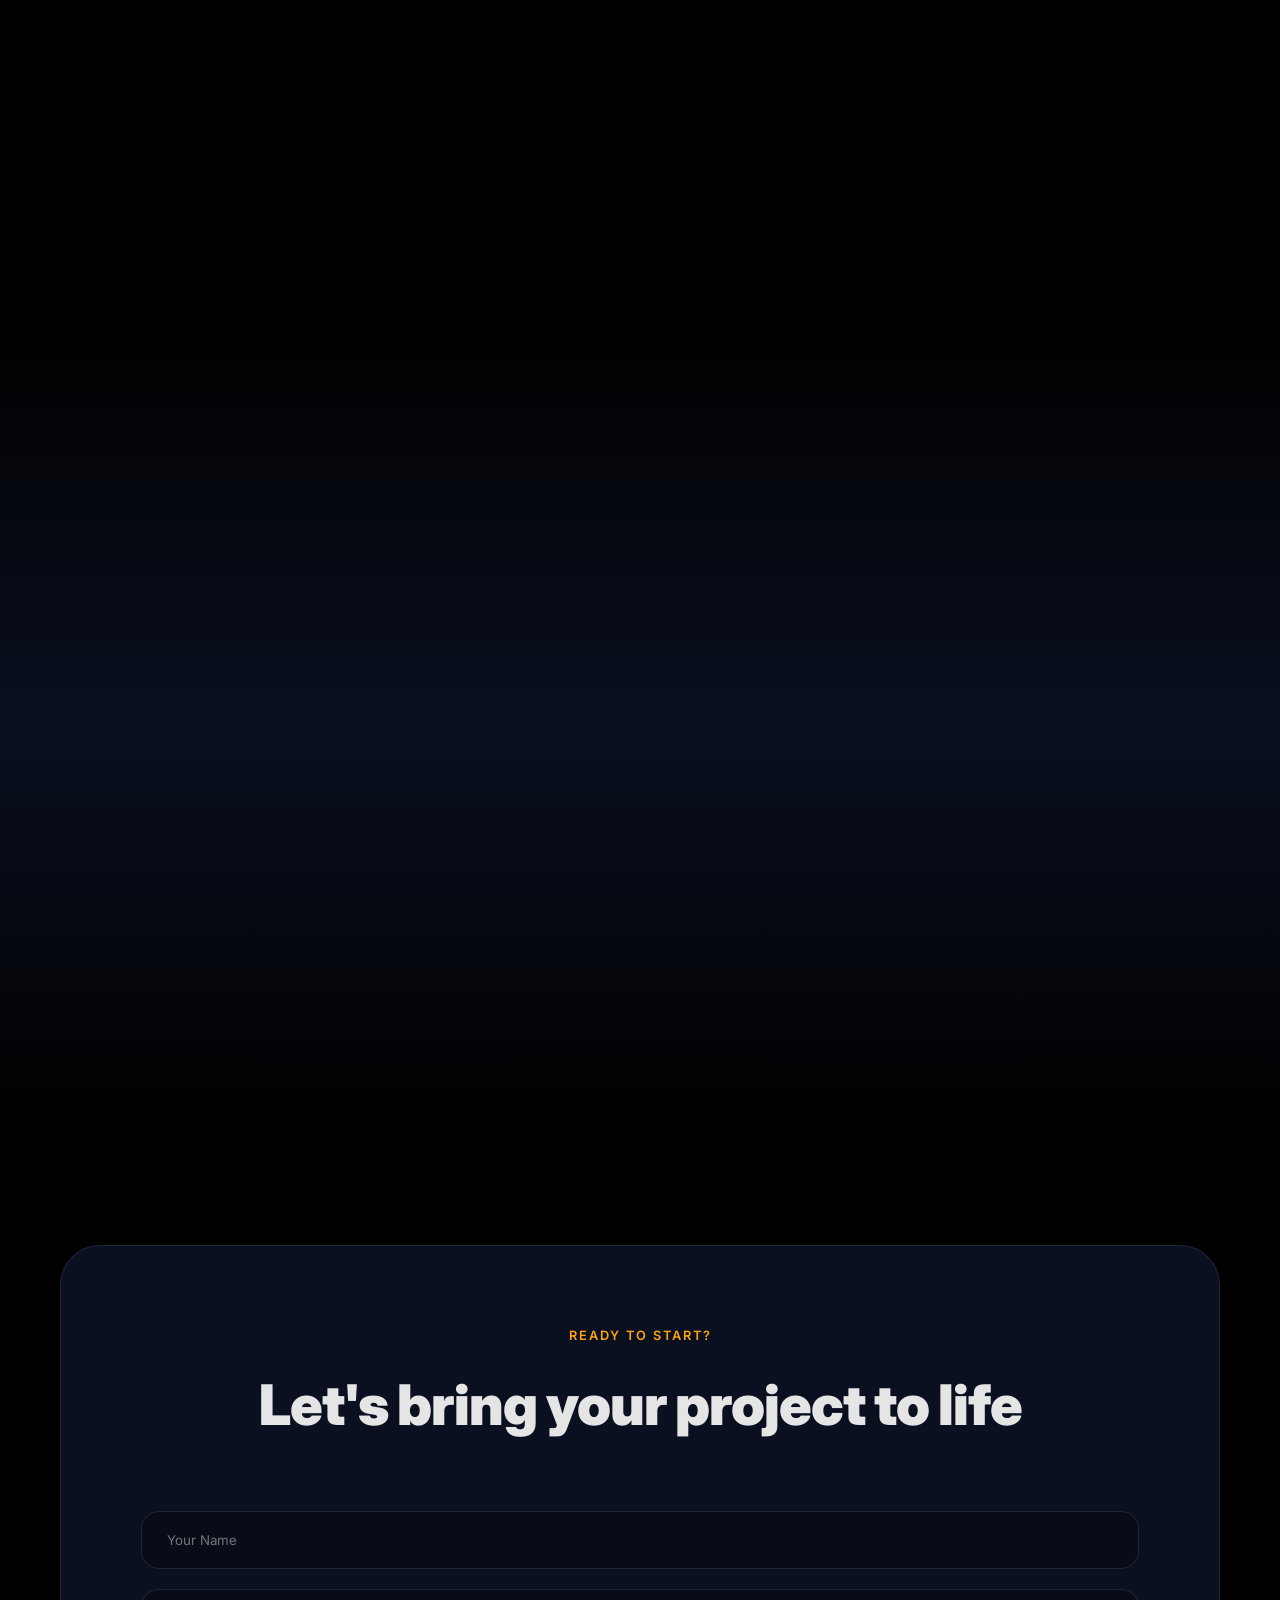
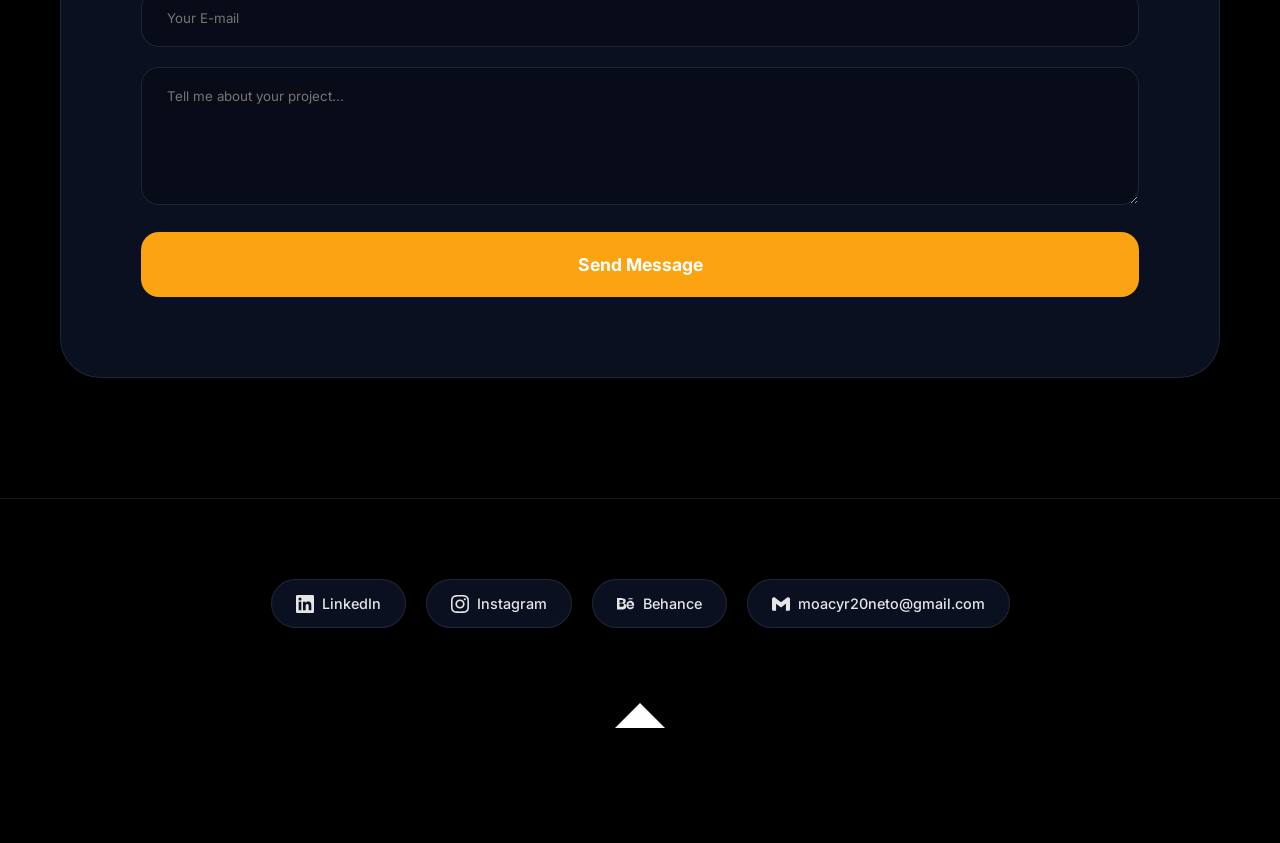
==== commit f992b4f8: "atualizando 03" ====
--- a/index.html
+++ b/index.html
@@ -122,7 +122,7 @@
             position: fixed;
             top: 0;
             width: 100%;
-            padding: 10px 0;
+            padding: 5px 0;
             z-index: 1000;
             background: transparent;
             border-bottom: none;
@@ -232,7 +232,7 @@
         }
 
         .hero {
-            padding: 130px 0 30px;
+            padding: 95px 0 30px;
             display: flex;
             align-items: center;
             justify-content: center;
@@ -250,7 +250,7 @@
             width: 100%;
             border-radius: 28px;
             overflow: hidden;
-            height: calc(100vh - 170px);
+            height: calc(100vh - 135px);
             border: 1px solid var(--glass-border);
             box-shadow: 0 30px 80px rgba(0, 0, 0, 0.6);
             background: #0a0f1e;
@@ -1091,11 +1091,11 @@
             }
 
             .hero {
-                padding: 120px 0 20px;
+                padding: 85px 0 20px;
             }
 
             .hero-card {
-                height: calc(100vh - 150px);
+                height: calc(100vh - 115px);
                 border-radius: 18px;
             }
 
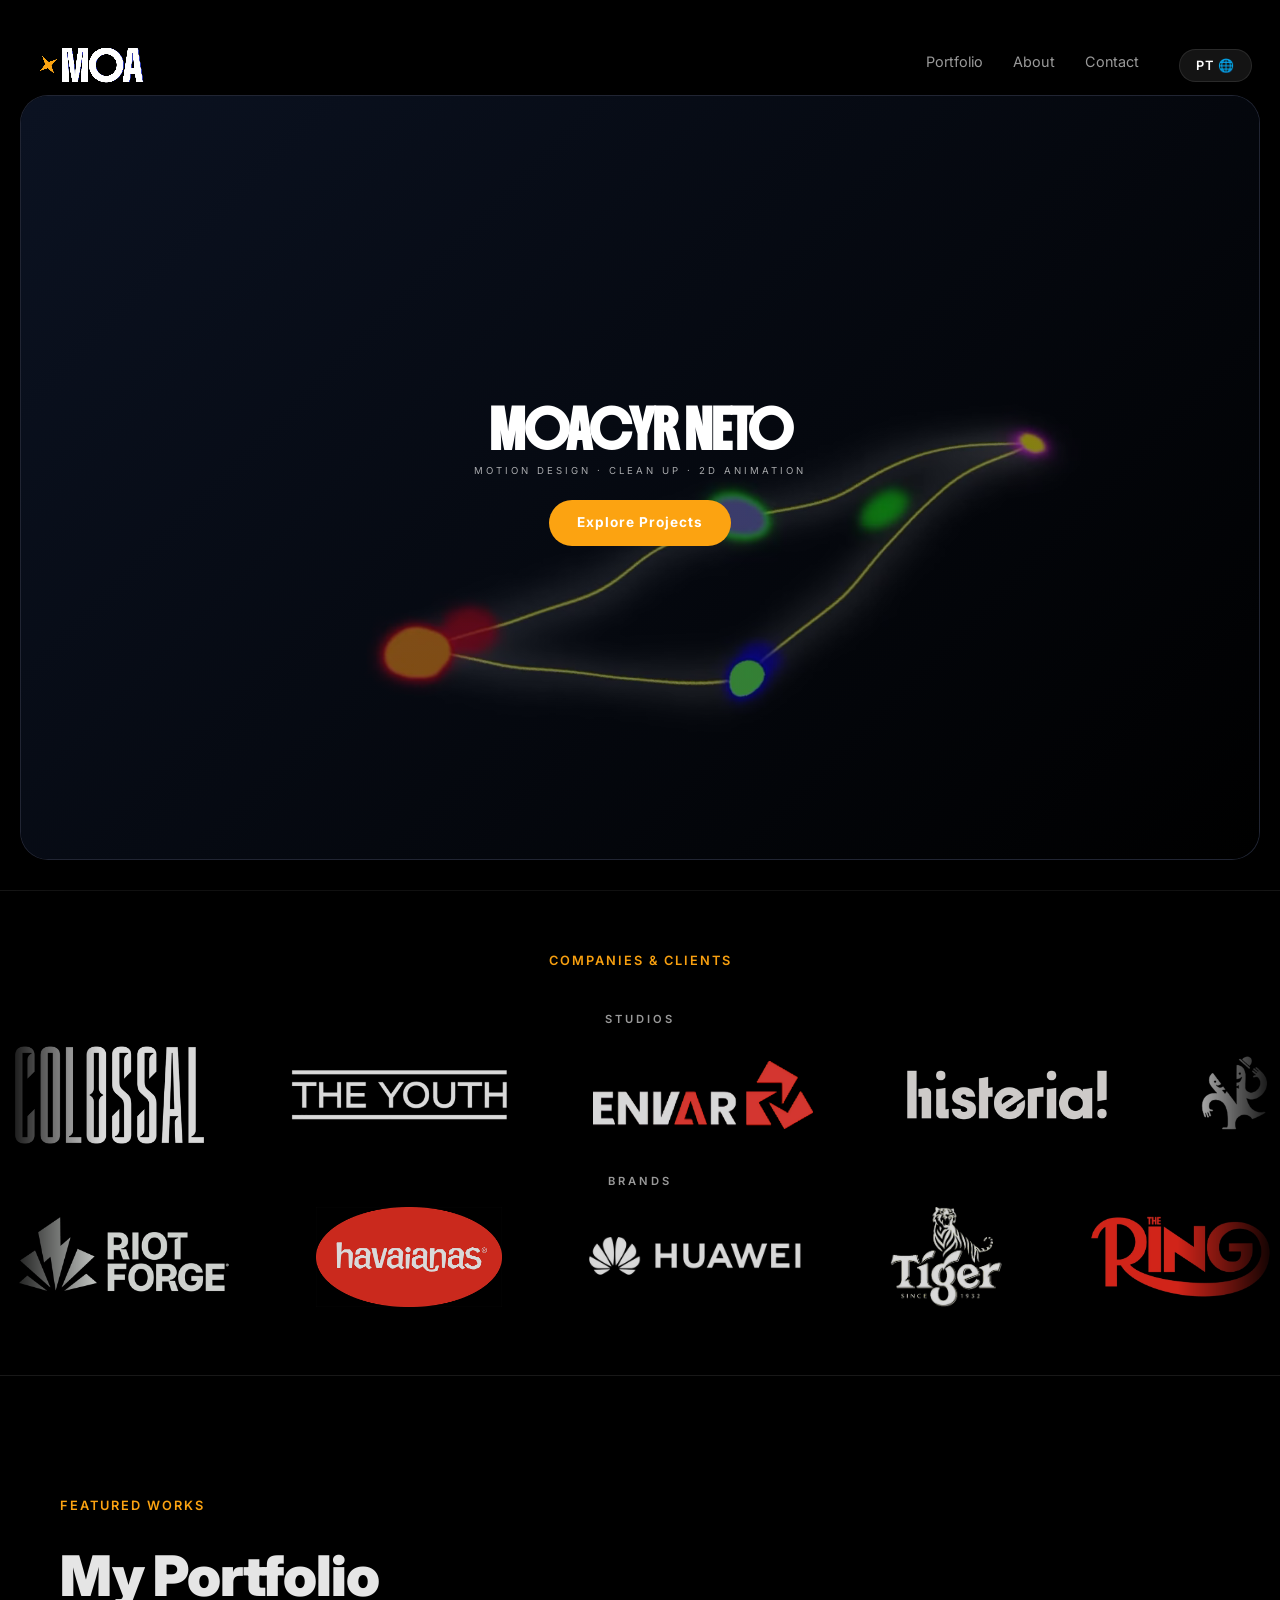
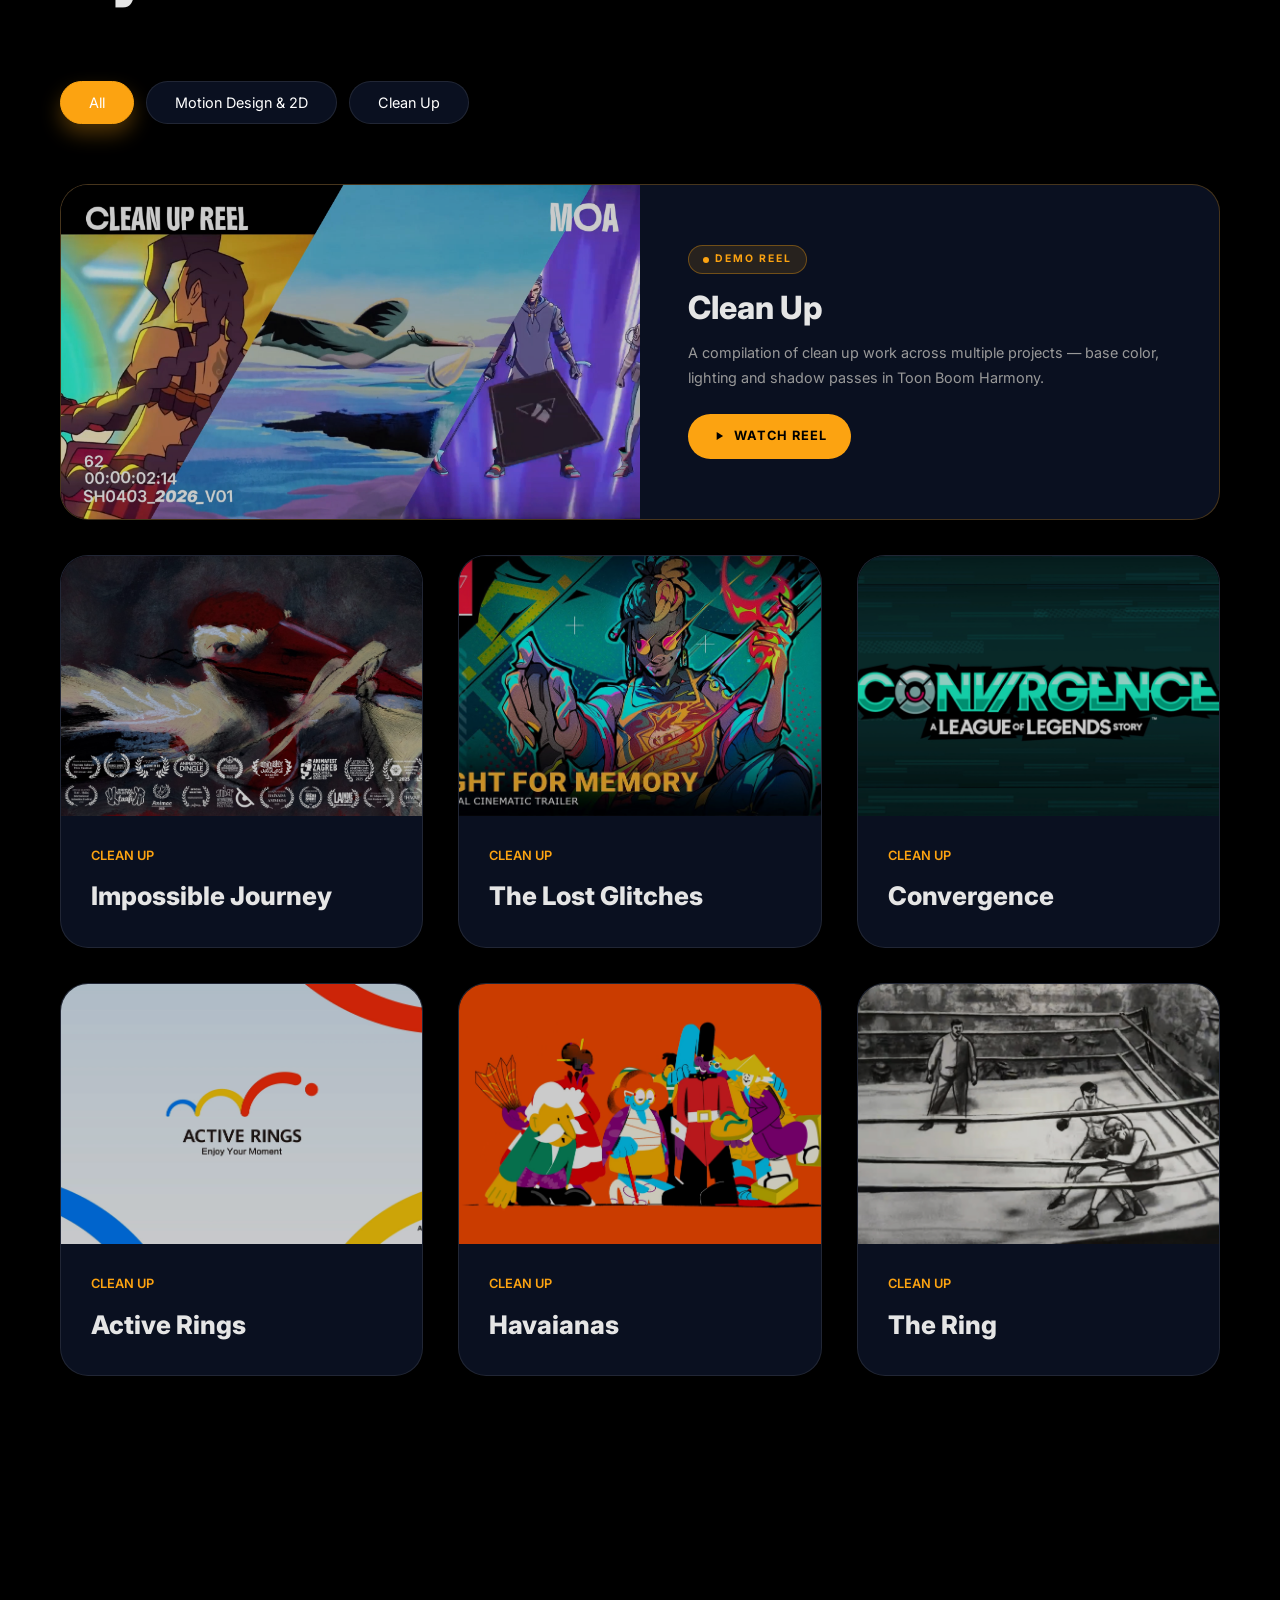
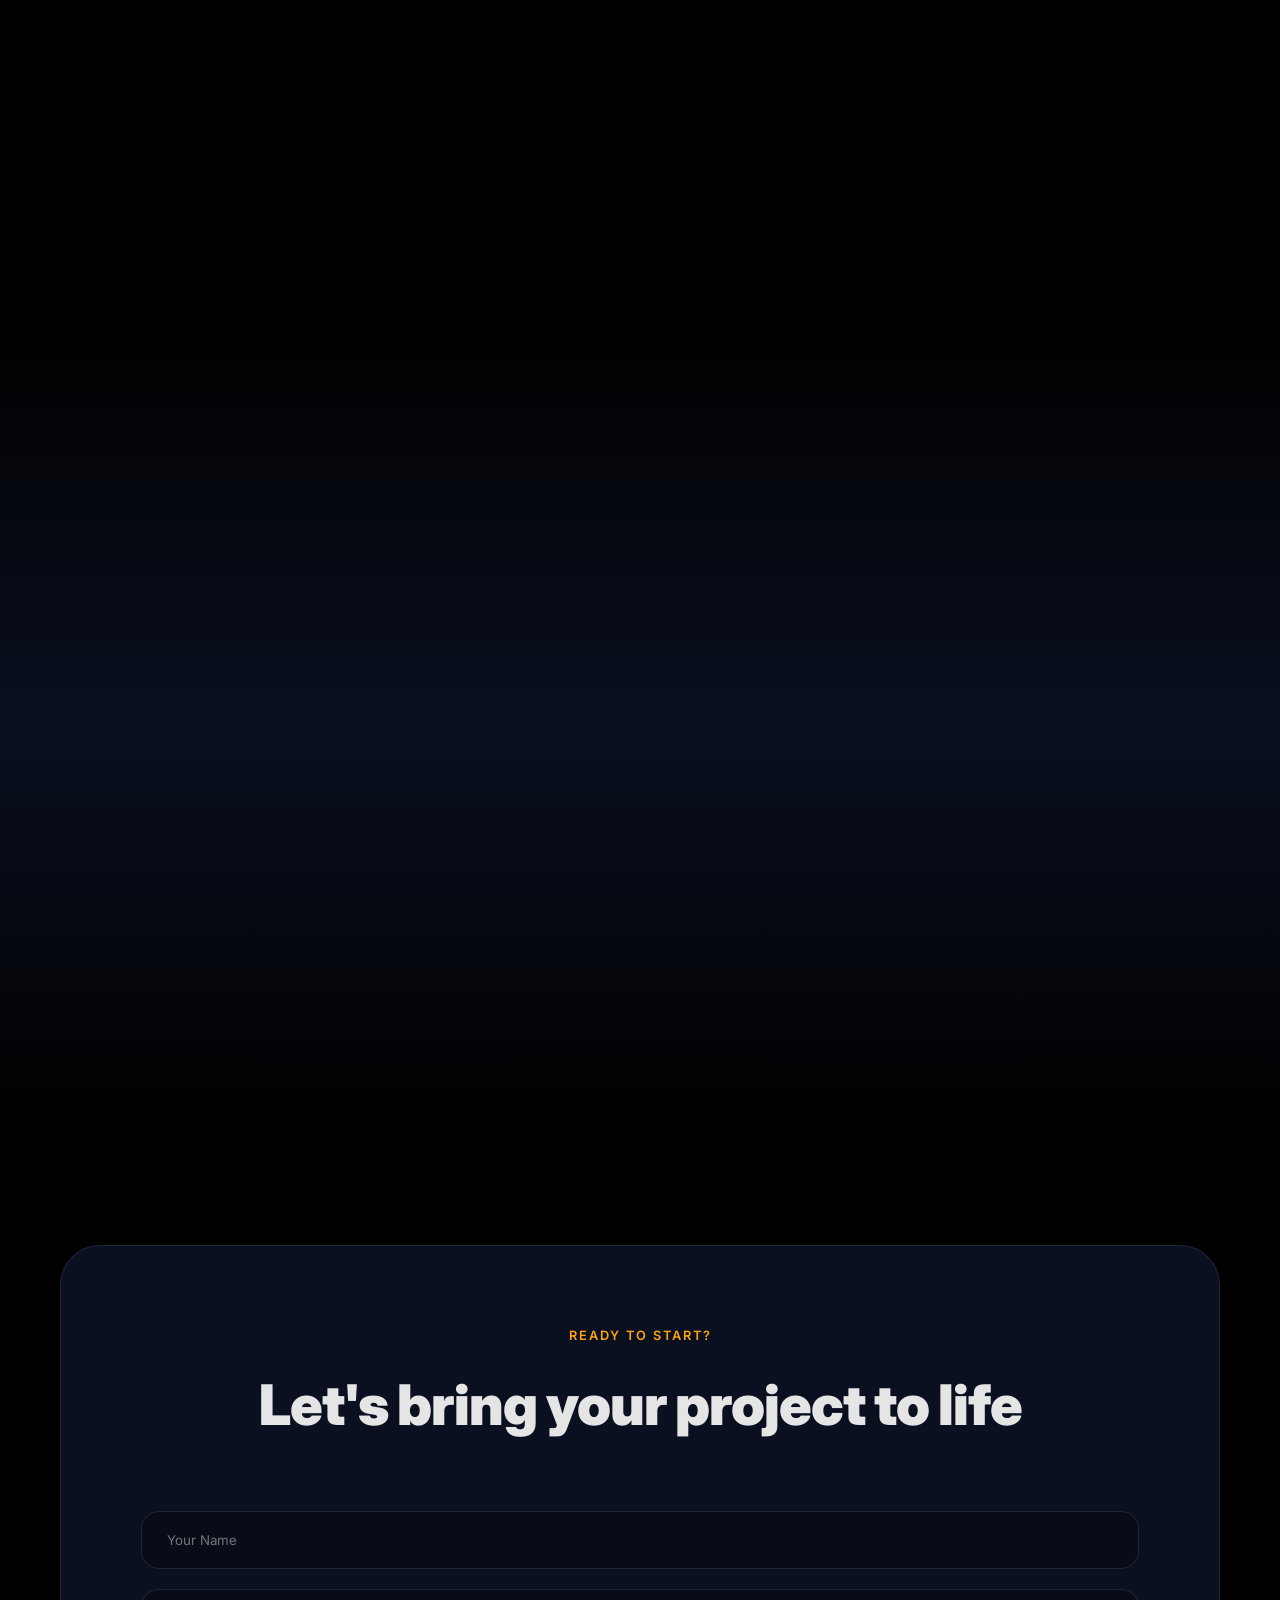
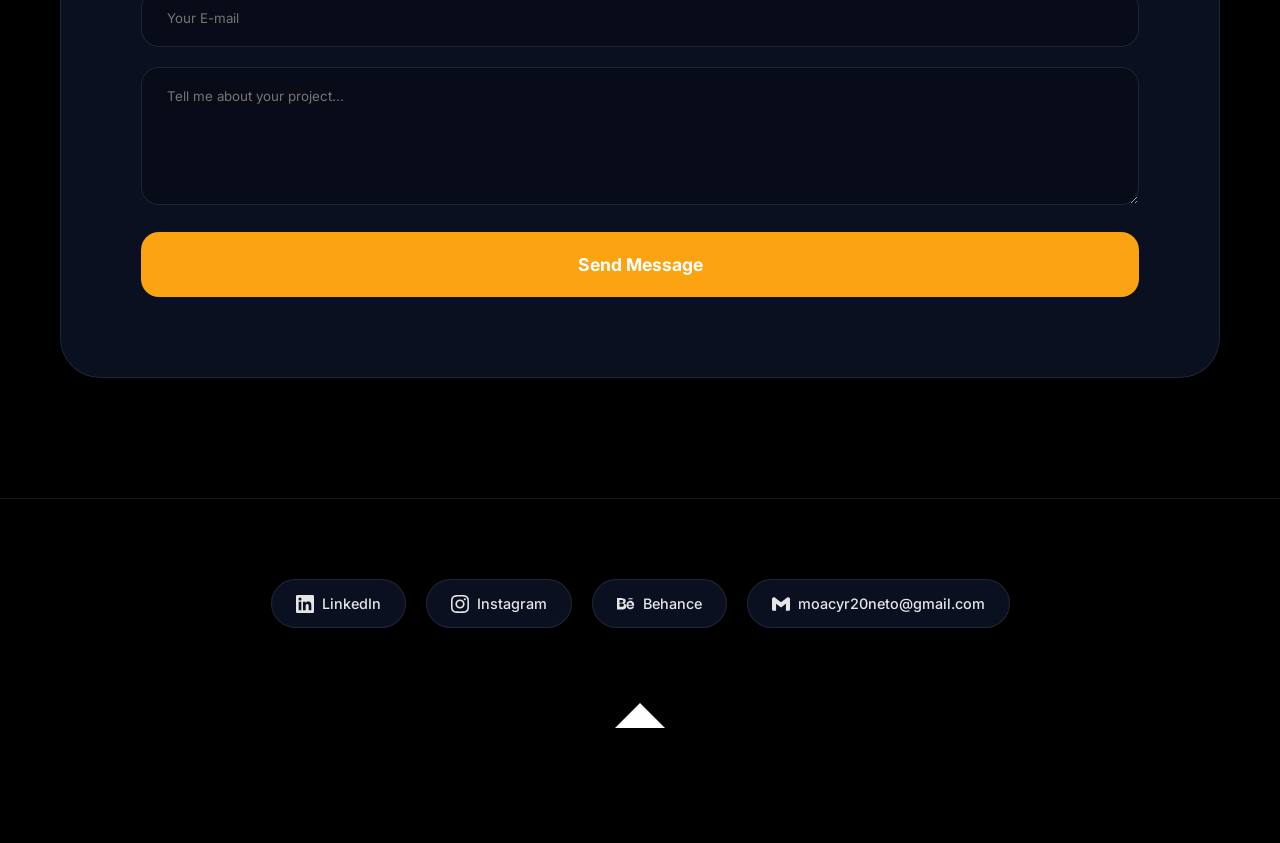
==== commit d7734410: "Atualizando 03" ====
--- a/index.html
+++ b/index.html
@@ -7,6 +7,7 @@
 
     <!-- SEO Principal -->
     <title>Moacyr Neto | Motion Design & 2D Animation</title>
+    <link rel="icon" type="image/png" href="favicon.png">
     <meta name="description"
         content="Motion Designer & 2D Artist based in São Paulo, Brazil. Specialized in Motion Design, Clean Up and 2D Animation for studios and brands.">
     <meta name="keywords"
@@ -1090,12 +1091,21 @@
                 letter-spacing: 3px;
             }
 
+            .logo-video-wrap {
+                height: 100px;
+            }
+
+            .logo-star {
+                width: 100px;
+                height: 100px;
+            }
+
             .hero {
-                padding: 85px 0 20px;
+                padding: 110px 0 15px;
             }
 
             .hero-card {
-                height: calc(100vh - 115px);
+                height: calc(100vh - 135px);
                 border-radius: 18px;
             }
 
@@ -1121,10 +1131,10 @@
                 display: none;
                 flex-direction: column;
                 position: fixed;
-                top: 82px;
+                top: 110px;
                 left: 0;
                 width: 100%;
-                height: calc(100vh - 82px);
+                height: calc(100vh - 110px);
                 background: rgba(0, 0, 0, 0.9);
                 backdrop-filter: blur(20px);
                 -webkit-backdrop-filter: blur(20px);
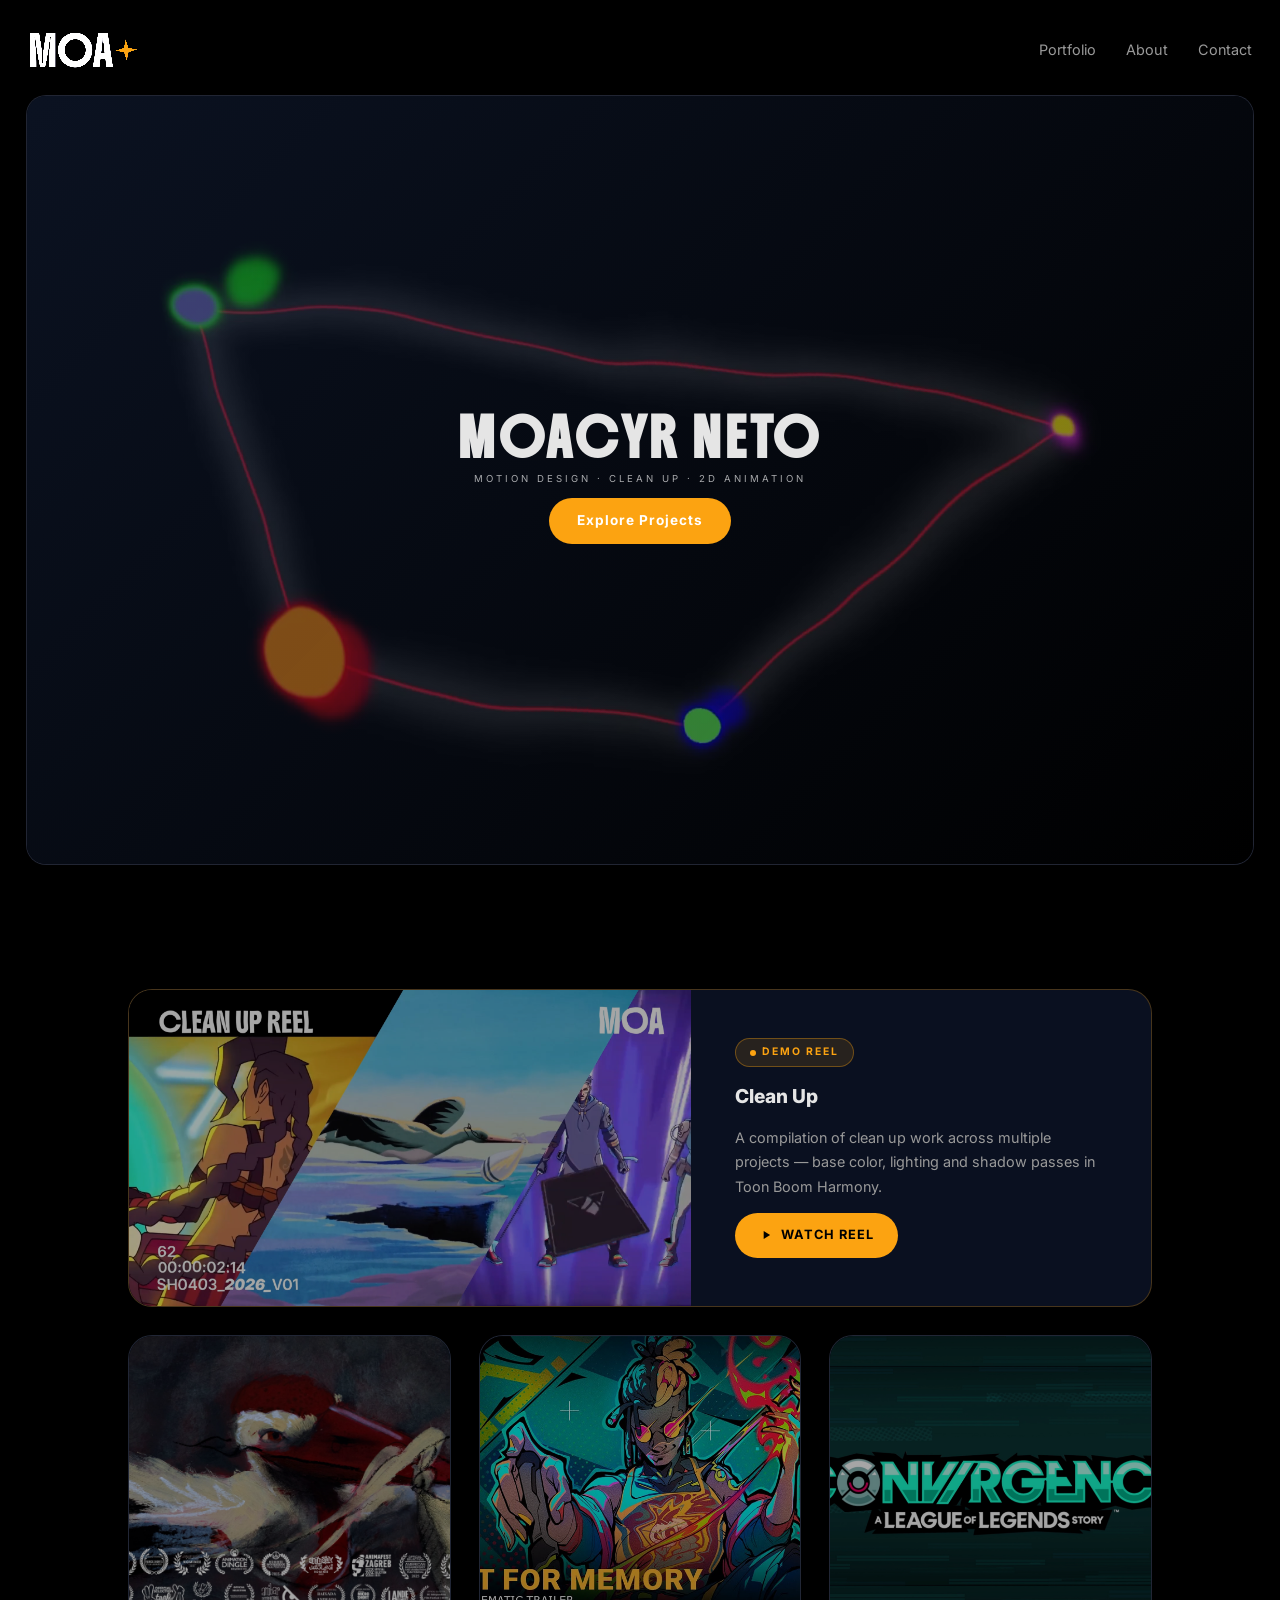
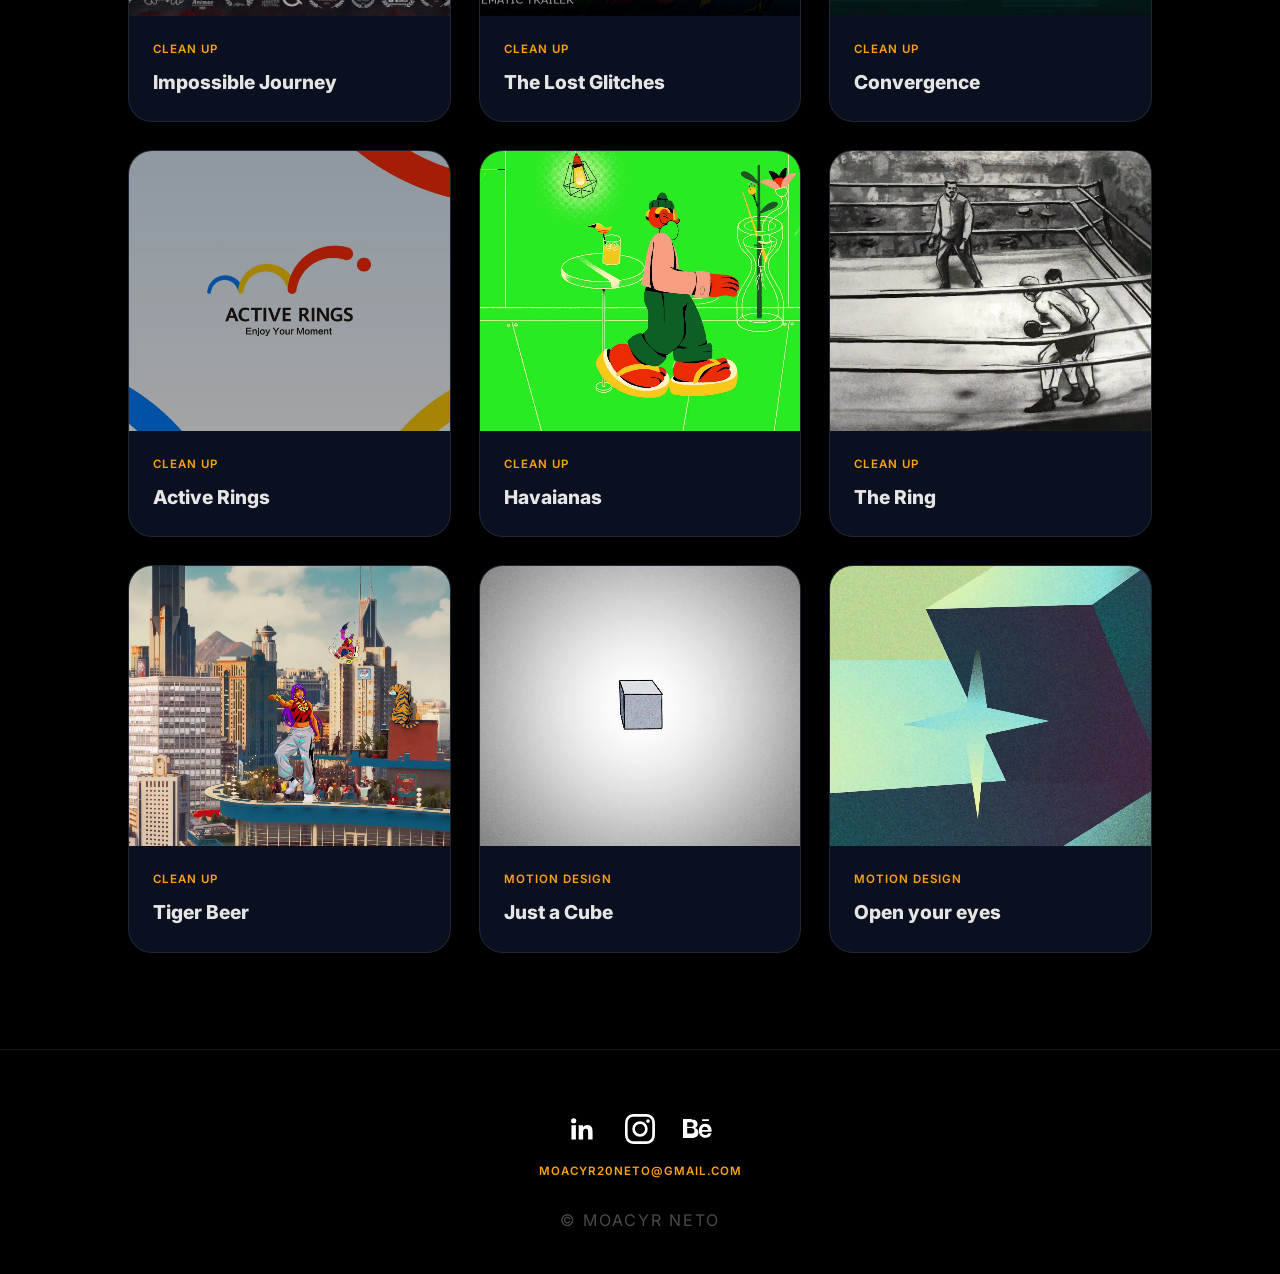
==== commit 87db383d: "update final" ====
--- a/index.html
+++ b/index.html
@@ -1,1854 +1,310 @@
 <!DOCTYPE html>
-<html lang="pt-br">
-
+<html lang="en">
 <head>
-    <meta charset="UTF-8">
-    <meta name="viewport" content="width=device-width, initial-scale=1.0, maximum-scale=1.0, user-scalable=no">
-
-    <!-- SEO Principal -->
-    <title>Moacyr Neto | Motion Design & 2D Animation</title>
-    <link rel="icon" type="image/png" href="favicon.png">
-    <meta name="description"
-        content="Motion Designer & 2D Artist based in São Paulo, Brazil. Specialized in Motion Design, Clean Up and 2D Animation for studios and brands.">
-    <meta name="keywords"
-        content="Moacyr Neto, Motion Design, Motion Designer, 2D Animation, Animação 2D, Clean Up, Animator, São Paulo, Mogi das Cruzes, Brazil">
-    <meta name="author" content="Moacyr Neto">
-    <meta name="robots" content="index, follow">
-    <link rel="canonical" href="https://www.moanimation.com.br/">
-
-    <!-- Idiomas -->
-    <meta http-equiv="content-language" content="pt-BR, en">
-
-    <!-- Open Graph (WhatsApp, Facebook, LinkedIn) -->
-    <meta property="og:type" content="website">
-    <meta property="og:url" content="https://www.moanimation.com.br/">
-    <meta property="og:title" content="Moacyr Neto | Motion Design & 2D Animation">
-    <meta property="og:description"
-        content="Motion Designer & 2D Artist based in São Paulo, Brazil. Specialized in Motion Design, Clean Up and 2D Animation for studios and brands.">
-    <meta property="og:image" content="https://www.moanimation.com.br/og-image.jpg">
-    <meta property="og:locale" content="pt_BR">
-    <meta property="og:locale:alternate" content="en_US">
-    <meta property="og:site_name" content="Moacyr Neto">
-
-    <!-- Twitter/X Card -->
-    <meta name="twitter:card" content="summary_large_image">
-    <meta name="twitter:title" content="Moacyr Neto | Motion Design & 2D Animation">
-    <meta name="twitter:description"
-        content="Motion Designer & 2D Artist based in São Paulo, Brazil. Specialized in Motion Design, Clean Up and 2D Animation for studios and brands.">
-    <meta name="twitter:image" content="https://www.moanimation.com.br/og-image.jpg">
-
-    <!-- Geolocalização -->
-    <meta name="geo.region" content="BR-SP">
-    <meta name="geo.placename" content="Mogi das Cruzes, São Paulo">
-
-    <!-- Schema.org (dados estruturados para o Google) -->
-    <script type="application/ld+json">
-    {
-        "@context": "https://schema.org",
-        "@type": "Person",
-        "name": "Moacyr Neto",
-        "jobTitle": "Motion Designer & 2D Artist",
-        "description": "Motion Designer & 2D Artist based in São Paulo, Brazil. Specialized in Motion Design, Clean Up and 2D Animation for studios and brands.",
-        "url": "https://www.moanimation.com.br/",
-        "email": "moacyr20neto@gmail.com",
-        "address": {
-            "@type": "PostalAddress",
-            "addressLocality": "Mogi das Cruzes",
-            "addressRegion": "São Paulo",
-            "addressCountry": "BR"
-        },
-        "sameAs": [
-            "https://www.linkedin.com/in/moaneto/",
-            "https://www.instagram.com/moacyrneto_/",
-            "https://www.behance.net/moaneto"
-        ]
-    }
-    </script>
-    <link rel="preconnect" href="https://fonts.googleapis.com">
-    <link rel="preconnect" href="https://fonts.gstatic.com" crossorigin>
-    <link
-        href="https://fonts.googleapis.com/css2?family=Inter:wght@300;400;600;900&family=Outfit:wght@300;400&family=Boldonse&display=swap"
-        rel="stylesheet">
-    <style>
-        :root {
-            --bg-color: #000000;
-            --text-color: #E5E5E5;
-            --accent-color: #FCA311;
-            --secondary-color: #0a1020;
-            --muted-color: #999999;
-            --glass-bg: rgba(10, 16, 32, 0.4);
-            --glass-border: rgba(229, 229, 229, 0.1);
-            --transition: all 0.5s cubic-bezier(0.23, 1, 0.32, 1);
+  <meta charset="UTF-8">
+  <meta name="viewport" content="width=device-width, initial-scale=1.0, maximum-scale=1.0, user-scalable=no">
+  <title>Moacyr Neto | Motion Design & 2D Animation</title>
+  <link rel="icon" type="image/png" href="favicon.png">
+  <link rel="preconnect" href="https://fonts.googleapis.com">
+  <link rel="preconnect" href="https://fonts.gstatic.com" crossorigin>
+  <link href="https://fonts.googleapis.com/css2?family=Inter:wght@300;400;600;900&family=Outfit:wght@300;400&family=Boldonse&display=swap" rel="stylesheet">
+  <style>
+    :root{--bg-color:#000;--text-color:#E5E5E5;--accent-color:#FCA311;--secondary-color:#0a1020;--muted-color:#999;--glass-border:rgba(229,229,229,.1);--transition:all .5s cubic-bezier(.23,1,.32,1)}
+    *{margin:0;padding:0;box-sizing:border-box;font-family:'Inter',sans-serif}
+    body{background:var(--bg-color);color:var(--text-color);overflow-x:hidden;line-height:1.6}
+    .container{max-width:1200px;margin:0 auto;padding:0 20px}
+    header{position:absolute;top:0;width:100%;padding:5px 0;z-index:1000;background:transparent;}
+    @media (max-width:768px){header{position:fixed;background:rgba(0,0,0,.45);backdrop-filter:blur(12px);border-bottom:1px solid var(--glass-border)}}
+    nav{display:flex;justify-content:space-between;align-items:center;margin-top:-15px}
+    .menu-toggle{display:none;background:none;border:none;color:#fff;font-size:1.5rem;cursor:pointer;padding:5px}
+    .mobile-menu-logo{display:none}
+    .logo-video-wrap{display:flex;align-items:center;height:120px}
+    .logo-text{display:flex;align-items:center;text-decoration:none}
+    .logo-star{width:120px;height:120px;object-fit:contain}
+    .nav-links{display:flex;gap:30px;list-style:none}
+    .nav-links a{text-decoration:none;color:var(--muted-color);font-weight:400;font-size:.9rem;transition:var(--transition)}
+    .nav-links a:hover{color:var(--accent-color)}
+
+    .hero{padding:95px 0 28px;display:flex;align-items:center;justify-content:center;background:var(--bg-color)}
+    .hero .container{width:96vw;max-width:1900px;padding:0}
+    .hero-card{position:relative;width:100%;border-radius:20px;overflow:hidden;height:calc(100vh - 130px);min-height:640px;border:1px solid var(--glass-border);box-shadow:0 30px 80px rgba(0,0,0,.6);background:#0a0f1e}
+    .hero-bg-video{position:absolute;inset:0;width:100%;height:100%;object-fit:cover}
+    .hero-overlay{position:absolute;inset:0;background:linear-gradient(135deg,rgba(20,33,61,.55),rgba(0,0,0,.45));z-index:1}
+    .hero-content{position:relative;z-index:2;width:100%;height:100%;display:flex;flex-direction:column;align-items:center;justify-content:center;text-align:center;padding:40px;gap:12px}
+    .hero-title{font-family:'Boldonse',sans-serif;font-size:2.25rem;line-height:1.2;letter-spacing:.1em}
+    .hero-specs{font-size:.6rem;font-weight:400;letter-spacing:3px;text-transform:uppercase;color:rgba(255,255,255,.65)}
+    .hero-cta-btn{padding:12px 28px;border-radius:50px;border:none;background:var(--accent-color);color:#fff;font-weight:700;font-size:.85rem;letter-spacing:1px;text-decoration:none;display:inline-block}
+
+    .portfolio{padding:96px 0}
+    .portfolio .container{width:80vw;max-width:1600px;padding:0}
+    .section-header{margin-bottom:40px;text-align:center}
+    .section-tag{color:var(--accent-color);font-weight:600;text-transform:uppercase;font-size:.8rem;letter-spacing:2px;margin-bottom:0;display:block}
+
+    .project-grid{display:grid;grid-template-columns:repeat(3,minmax(0,1fr));gap:28px}
+    .project-card{background:var(--secondary-color);border-radius:24px;overflow:hidden;border:1px solid var(--glass-border);transition:var(--transition);cursor:pointer}
+    .project-card:hover{transform:translateY(-8px);border-color:var(--accent-color)}
+    .project-image-container{position:relative;height:280px;overflow:hidden;background:#000}
+    .project-image,.project-video{position:absolute;inset:0;width:100%;height:100%;object-fit:cover}
+    .project-image{opacity:.65}
+    .project-video{opacity:0;transition:opacity .35s ease}
+    .project-video.loaded{opacity:1}
+    .project-info{padding:24px}
+    .project-category{font-size:.72rem;color:var(--accent-color);font-weight:600;text-transform:uppercase;display:block;margin-bottom:8px;letter-spacing:1px}
+    .project-title{font-size:1.2rem;font-weight:800}
+
+    .project-card.reel-card{grid-column:1/-1;display:grid;grid-template-columns:1.1fr .9fr;border-color:rgba(252,163,17,.25)}
+    .project-card.reel-card .project-image-container{height:auto;min-height:0;aspect-ratio:16/9}
+    .project-card.reel-card .project-info{display:flex;flex-direction:column;justify-content:center;padding:44px;gap:14px}
+    .reel-badge{display:inline-flex;align-items:center;gap:6px;background:rgba(252,163,17,.12);border:1px solid rgba(252,163,17,.35);border-radius:50px;padding:5px 14px;font-size:.65rem;font-weight:700;letter-spacing:2px;text-transform:uppercase;color:var(--accent-color);width:fit-content}
+    .reel-badge::before{content:'';width:6px;height:6px;border-radius:50%;background:var(--accent-color)}
+    .reel-desc{font-size:.9rem;color:var(--muted-color);line-height:1.7}
+    .reel-cta{display:inline-flex;align-items:center;gap:8px;background:var(--accent-color);color:#000;font-size:.8rem;font-weight:700;letter-spacing:1px;text-transform:uppercase;text-decoration:none;padding:12px 24px;border-radius:50px;width:fit-content}
+    .reel-cta svg{width:14px;height:14px;fill:currentColor}
+
+    footer{padding:64px 0 40px;text-align:center;border-top:1px solid var(--glass-border)}
+    .social-links{display:flex;justify-content:center;gap:28px;margin-bottom:18px;flex-wrap:wrap}
+    .social-link{display:inline-flex;align-items:center;justify-content:center;color:#fff;text-decoration:none;transition:var(--transition)}
+    .social-link:hover{color:var(--accent-color)}
+    .social-link svg{width:30px;height:30px;fill:currentColor}
+    .footer-email{display:block;color:var(--accent-color);text-decoration:none;font-weight:600;letter-spacing:1px;font-size:.72rem;text-transform:uppercase;margin-bottom:28px}
+    .footer-email:hover{opacity:.85}
+    .footer-copy{color:#4a4a4a;letter-spacing:2px;text-transform:uppercase}
+
+    #splash{position:fixed;inset:0;background:#000;z-index:99999;display:flex;flex-direction:column;justify-content:center;align-items:center;transition:transform .9s cubic-bezier(.76,0,.24,1)}
+    #splash.slide-up{transform:translateY(-100%)}
+    .splash-logo{font-family:'Boldonse',sans-serif;font-size:clamp(2.5rem,8vw,6rem);color:#fff;display:flex;line-height:1}
+    .splash-logo span{display:inline-block;opacity:0;transform:translateY(60px);animation:letterUp .6s cubic-bezier(.23,1,.32,1) forwards;font-family:'Boldonse',sans-serif}
+    .splash-divider{display:flex;align-items:center;gap:14px;margin-top:16px;opacity:0;animation:fadeInSub .5s ease 1.1s forwards}
+    .splash-line,.splash-line-right{height:1.5px;width:0;background:var(--accent-color);animation:lineExpand .6s ease 1s forwards}
+    .splash-title{font-size:clamp(.65rem,1.5vw,.85rem);font-weight:400;letter-spacing:5px;text-transform:uppercase;color:var(--accent-color);white-space:nowrap}
+    @keyframes letterUp{to{opacity:1;transform:translateY(0)}}
+    @keyframes fadeInSub{to{opacity:1}}
+    @keyframes lineExpand{to{width:55px}}
+    .reveal{opacity:0;transform:translateY(40px);transition:all .8s cubic-bezier(.23,1,.32,1)}
+    .reveal.active{opacity:1;transform:translateY(0)}
+
+    @media (max-width:1024px){
+      .hero .container,.portfolio .container{width:92vw}
+      .project-grid{grid-template-columns:repeat(2,minmax(0,1fr))}
+    }
+    @media (max-width:768px){
+      .logo-video-wrap{height:100px}.logo-star{width:100px;height:100px}
+      .hero{padding:110px 0 15px}.hero .container,.portfolio .container{width:100%;padding:0 20px}
+      .hero-card{height:calc(100vh - 135px);min-height:0;border-radius:18px}
+      .hero-title{font-size:5vw}.hero-specs{font-size:.5rem;letter-spacing:1.5px}
+      .menu-toggle{display:block;z-index:1100;position:relative}
+      .nav-links{display:none;flex-direction:column;position:fixed;top:0;left:0;width:100%;height:100vh;background:rgba(0,0,0,.97);backdrop-filter:blur(25px);-webkit-backdrop-filter:blur(25px);padding:0;gap:12px;border-top:none;z-index:1050;justify-content:center;align-items:center}
+      .nav-links.open{display:flex}
+      .nav-links li{text-align:center;opacity:0;transform:translateY(20px);animation:menuItemIn .4s cubic-bezier(.23,1,.32,1) forwards;list-style:none}
+      .nav-links li:nth-child(1){animation-delay:.1s}
+      .nav-links li:nth-child(2){animation-delay:.2s}
+      .nav-links li:nth-child(3){animation-delay:.3s}
+      .nav-links a{font-size:2rem;font-weight:600;color:var(--text-color);transition:color .2s ease;padding:12px 24px;display:block}
+      .nav-links a:active,.nav-links a.nav-tapped{color:var(--accent-color)}
+      .mobile-menu-logo{display:none;position:absolute;top:12px;left:20px;width:100px;height:100px;object-fit:contain;z-index:1060}
+      .nav-links.open~.mobile-menu-logo,.nav-links.open+.mobile-menu-logo{display:block}
+      @keyframes menuItemIn{to{opacity:1;transform:translateY(0)}}
+      .project-grid{grid-template-columns:1fr;gap:22px}
+      .project-image-container{height:220px}
+      .project-card.reel-card{grid-template-columns:1fr}
+      .project-card.reel-card .project-image-container{aspect-ratio:auto;height:220px}
+      .project-card.reel-card .project-info{padding:28px}
+      .splash-logo{font-size:clamp(2.2rem,13vw,3.5rem)}
+      .splash-title{font-size:.65rem;letter-spacing:3px}
+    }
+  </style>
+</head>
+<body>
+  <div id="splash">
+    <div class="splash-logo">
+      <span style="animation-delay:0.1s">M</span><span style="animation-delay:0.18s">O</span><span style="animation-delay:0.26s">A</span>
+    </div>
+    <div class="splash-divider">
+      <div class="splash-line"></div>
+      <div class="splash-title">Motion Design &amp; 2D Artist</div>
+      <div class="splash-line-right"></div>
+    </div>
+  </div>
+
+  <header>
+    <div class="container" style="max-width:100%;padding:0 28px;">
+      <nav>
+        <div class="logo-video-wrap">
+          <a href="javascript:void(0)" class="logo-text" onclick="scrollToTop()">
+            <video class="logo-star" autoplay loop muted playsinline style="pointer-events:none;">
+              <source src="Logo_Animada_Versao_clara.webm" type="video/webm">
+            </video>
+          </a>
+        </div>
+        <button class="menu-toggle" id="menuToggleBtn" onclick="toggleMobileMenu()">☰</button>
+        <ul class="nav-links">
+          <li><a href="#portfolio" onclick="handleMenuLink(event, '#portfolio')">Portfolio</a></li>
+          <li><a href="about.html" onclick="handleMenuLink(event, 'about.html')">About</a></li>
+          <li><a href="contact.html" onclick="handleMenuLink(event, 'contact.html')">Contact</a></li>
+        </ul>
+        <video class="mobile-menu-logo" autoplay loop muted playsinline style="pointer-events:none;"><source src="Logo_Animada_Versao_clara.webm" type="video/webm"></video>
+      </nav>
+    </div>
+  </header>
+
+  <section class="hero">
+    <div class="container">
+      <div class="hero-card reveal">
+        <video class="hero-bg-video" autoplay muted loop playsinline>
+          <source src="hero-bg.mov" type='video/mp4; codecs="hvc1"'>
+          <source src="hero-bg.webm" type="video/webm">
+        </video>
+        <div class="hero-overlay"></div>
+        <div class="hero-content">
+          <h1 class="hero-title">MOACYR NETO</h1>
+          <p class="hero-specs">Motion Design · Clean Up · 2D Animation</p>
+          <a href="#portfolio" class="hero-cta-btn">Explore Projects</a>
+        </div>
+      </div>
+    </div>
+  </section>
+
+  <section id="portfolio" class="portfolio">
+    <div class="container">
+
+      <div class="project-grid" id="projectGrid"></div>
+    </div>
+  </section>
+
+  <footer>
+    <div class="container">
+      <div class="social-links">
+        <a href="https://www.linkedin.com/in/moaneto/" target="_blank" rel="noopener" class="social-link" aria-label="LinkedIn">
+          <svg viewBox="0 0 24 24"><path d="M20.447 20.452h-3.554v-5.569c0-1.328-.027-3.037-1.852-3.037-1.853 0-2.136 1.445-2.136 2.939v5.667H9.351V9h3.414v1.561h.046c.477-.9 1.637-1.85 3.37-1.85 3.601 0 4.267 2.37 4.267 5.455v6.286zM5.337 7.433a2.062 2.062 0 01-2.063-2.065 2.064 2.064 0 112.063 2.065zm1.782 13.019H3.555V9h3.564v11.452z"/></svg>
+        </a>
+        <a href="https://www.instagram.com/moacyrneto_/" target="_blank" rel="noopener" class="social-link" aria-label="Instagram">
+          <svg viewBox="0 0 24 24"><path d="M12 0C8.74 0 8.333.015 7.053.072 5.775.132 4.905.333 4.14.63c-.789.306-1.459.717-2.126 1.384S.935 3.35.63 4.14C.333 4.905.131 5.775.072 7.053.012 8.333 0 8.74 0 12s.015 3.667.072 4.947c.06 1.277.261 2.148.558 2.913.306.788.717 1.459 1.384 2.126.667.666 1.336 1.079 2.126 1.384.766.296 1.636.499 2.913.558C8.333 23.988 8.74 24 12 24s3.667-.015 4.947-.072c1.277-.06 2.148-.262 2.913-.558.788-.306 1.459-.718 2.126-1.384.666-.667 1.079-1.335 1.384-2.126.296-.765.499-1.636.558-2.913.06-1.28.072-1.687.072-4.947s-.015-3.667-.072-4.947c-.06-1.277-.262-2.149-.558-2.913-.306-.789-.718-1.459-1.384-2.126C21.319 1.347 20.651.935 19.86.63c-.765-.297-1.636-.499-2.913-.558C15.667.012 15.26 0 12 0zm0 2.16c3.203 0 3.585.016 4.85.071 1.17.055 1.805.249 2.227.415.562.217.96.477 1.382.896.419.42.679.819.896 1.381.164.422.36 1.057.413 2.227.057 1.266.07 1.646.07 4.85s-.015 3.585-.074 4.85c-.061 1.17-.256 1.805-.421 2.227-.224.562-.479.96-.899 1.382-.419.419-.824.679-1.38.896-.42.164-1.065.36-2.235.413-1.274.057-1.649.07-4.859.07-3.211 0-3.586-.015-4.859-.074-1.171-.061-1.816-.256-2.236-.421-.569-.224-.96-.479-1.379-.899-.421-.419-.69-.824-.9-1.38-.165-.42-.359-1.065-.42-2.235-.045-1.26-.061-1.649-.061-4.844 0-3.196.016-3.586.061-4.861.061-1.17.255-1.814.42-2.234.21-.57.479-.96.9-1.381.419-.419.81-.689 1.379-.898.42-.166 1.051-.361 2.221-.421 1.275-.045 1.65-.06 4.859-.06l.045.03zm0 3.678a6.162 6.162 0 100 12.324 6.162 6.162 0 000-12.324zM12 16c-2.21 0-4-1.79-4-4s1.79-4 4-4 4 1.79 4 4-1.79 4-4 4zm7.846-10.405a1.441 1.441 0 11-2.88 0 1.441 1.441 0 012.88 0z"/></svg>
+        </a>
+        <a href="https://www.behance.net/moaneto#" target="_blank" rel="noopener" class="social-link" aria-label="Behance">
+          <svg viewBox="0 0 24 24"><path d="M6.938 4.503c.702 0 1.34.06 1.92.188.577.13 1.07.33 1.485.609.41.28.733.65.96 1.12.225.47.34 1.05.34 1.73 0 .74-.17 1.36-.507 1.86-.338.5-.837.9-1.502 1.22.906.26 1.576.72 2.022 1.37.448.66.665 1.45.665 2.36 0 .75-.13 1.39-.41 1.93-.28.55-.67 1-1.16 1.35-.48.348-1.05.6-1.67.767-.63.165-1.27.25-1.95.25H0v-15.3h6.938v.547zM6.545 10.21c.55 0 1.004-.15 1.362-.45.36-.3.54-.75.54-1.35 0-.35-.06-.64-.18-.87-.12-.23-.29-.42-.5-.56-.21-.14-.46-.24-.74-.3-.28-.06-.58-.09-.9-.09H3.38v3.62h3.165zm.18 5.41c.35 0 .68-.04.98-.12.3-.08.56-.2.78-.37.22-.17.39-.4.52-.67.12-.28.18-.62.18-1.02 0-.82-.24-1.4-.73-1.74-.49-.34-1.12-.51-1.9-.51H3.38v4.43h3.345zM15.93 16.03c.45.48 1.1.72 1.95.72.61 0 1.14-.15 1.58-.45.44-.3.7-.6.78-.94h2.59c-.41 1.28-1.03 2.2-1.85 2.77-.83.57-1.83.85-3 .85-.82 0-1.56-.13-2.22-.4-.66-.27-1.22-.65-1.68-1.14-.46-.5-.82-1.09-1.06-1.78-.25-.69-.37-1.44-.37-2.25s.13-1.57.38-2.27c.25-.69.61-1.29 1.08-1.78.47-.49 1.03-.88 1.68-1.15.65-.28 1.37-.42 2.15-.42.9 0 1.67.18 2.31.53.64.35 1.16.82 1.56 1.41.41.59.7 1.27.89 2.04.19.77.25 1.57.17 2.42h-7.72c-.02.9.24 1.65.69 2.14zm3.39-5.17c-.35-.42-.89-.63-1.61-.63-.48 0-.88.09-1.2.26-.32.17-.58.39-.77.65-.19.26-.33.55-.42.87-.09.31-.15.6-.18.87h4.87c-.12-.84-.42-1.6-.69-2.02zM15.27 4.2h5.46v1.42h-5.46V4.2z"/></svg>
+        </a>
+      </div>
+      <a href="mailto:moacyr20neto@gmail.com" class="footer-email">moacyr20neto@gmail.com</a>
+      <p class="footer-copy">© MOACYR NETO</p>
+    </div>
+  </footer>
+
+  <script>
+    const REEL = {
+      title: "Clean Up",
+      category: "Demo Reel",
+      thumb: "CleanUpReelCapa.jpg",
+      page: "project-demo-reel-clean.html",
+      desc: "A compilation of clean up work across multiple projects — base color, lighting and shadow passes in Toon Boom Harmony."
+    };
+
+    const PROJECTS = [
+      { title:"Impossible Journey", category:"Clean Up", thumb:"ImpossibleJourneyCapa.jpeg", recorte:"Impossible_Journey_Recorte", page:"project-impossible-journey.html" },
+      { title:"The Lost Glitches", category:"Clean Up", thumb:"TheLostGlitchesCapa.jpg", recorte:"The_Lost_Glitches_Recorte", page:"project-the-lost-glitches.html" },
+      { title:"Convergence", category:"Clean Up", thumb:"ConvergenceCapa.jpg", recorte:"Convergence_Recorte", page:"project-convergence.html" },
+      { title:"Active Rings", category:"Clean Up", thumb:"ActiveRingsCapa.jpg", recorte:"Active_Rings_Recorte", page:"project-active-rings.html" },
+      { title:"Havaianas", category:"Clean Up", thumb:"HavaianasCapa.jpg", recorte:"This_is_Havaianas_Recorte", page:"project-havaianas.html" },
+      { title:"The Ring", category:"Clean Up", thumb:"TheRingCapa.jpg", recorte:"The_Ring_Recorte", page:"project-the-ring.html" },
+      { title:"Tiger Beer", category:"Clean Up", thumb:"TigerBeerCapa.jpg", recorte:"Tiger_Beer_Recorte", page:"project-tiger-beer.html" },
+      { title:"Just a Cube", category:"Motion Design", thumb:"JustACube_Capa.jpg", recorte:"Just_A_Cube_Recorte", page:"project-just-a-cube.html" },
+      { title:"Open your eyes", category:"Motion Design", thumb:"OpenYourEyes_Capa.jpg", recorte:"Open_Your_Eyes_Recorte", page:"project-open-your-eyes.html" }
+    ];
+
+    function renderPortfolio() {
+      const grid = document.getElementById('projectGrid');
+      const reelCard = `
+        <div class="project-card reel-card reveal" onclick="window.location.href='${REEL.page}'">
+          <div class="project-image-container">
+            <img src="${REEL.thumb}" alt="${REEL.title}" class="project-image">
+            <video class="project-video" autoplay muted loop playsinline preload="metadata" oncanplay="this.classList.add('loaded')" onerror="this.remove()">
+              <source src="Clean_up_Demo_Reel_Recorte_webm" type="video/webm">
+              <source src="Clean_up_Demo_Reel_Recorte.webm" type="video/webm">
+              <source src="Clean_up_Demo_Reel_Recorte.mp4" type="video/mp4">
+            </video>
+          </div>
+          <div class="project-info">
+            <span class="reel-badge">Demo Reel</span>
+            <h3 class="project-title">${REEL.title}</h3>
+            <p class="reel-desc">${REEL.desc}</p>
+            <a href="${REEL.page}" class="reel-cta">
+              <svg viewBox="0 0 24 24"><path d="M8 5v14l11-7z"/></svg>
+              Watch Reel
+            </a>
+          </div>
+        </div>`;
+
+      const cards = PROJECTS.map((p) => `
+        <div class="project-card reveal" onclick="window.location.href='${p.page}'">
+          <div class="project-image-container">
+            <img src="${p.thumb}" alt="${p.title}" class="project-image">
+            <video class="project-video" autoplay muted loop playsinline preload="metadata" oncanplay="this.classList.add('loaded')" onerror="this.remove()">
+              <source src="${p.recorte}.webm" type="video/webm">
+              <source src="${p.recorte}.mp4" type="video/mp4">
+            </video>
+          </div>
+          <div class="project-info">
+            <span class="project-category">${p.category}</span>
+            <h3 class="project-title">${p.title}</h3>
+          </div>
+        </div>`).join('');
+
+      grid.innerHTML = reelCard + cards;
+      document.querySelectorAll('.reveal').forEach(el => observer.observe(el));
+    }
+
+    function toggleMobileMenu(){
+      const nav = document.querySelector('.nav-links');
+      const btn = document.getElementById('menuToggleBtn');
+      const logo = document.querySelector('.mobile-menu-logo');
+      const isOpen = nav.classList.toggle('open');
+      btn.textContent = isOpen ? '✕' : '☰';
+      if(logo) logo.style.display = isOpen ? 'block' : 'none';
+      document.body.style.overflow = isOpen ? 'hidden' : '';
+    }
+    function closeMenu(){
+      const nav = document.querySelector('.nav-links');
+      const btn = document.getElementById('menuToggleBtn');
+      const logo = document.querySelector('.mobile-menu-logo');
+      nav.classList.remove('open');
+      btn.textContent = '☰';
+      if(logo) logo.style.display = 'none';
+      document.body.style.overflow = '';
+    }
+    function handleMenuLink(e, href){
+      if(window.innerWidth > 768) return;
+      e.preventDefault();
+      const link = e.currentTarget;
+      link.classList.add('nav-tapped');
+      setTimeout(() => {
+        closeMenu();
+        if(href.startsWith('#')){
+          const el = document.querySelector(href);
+          if(el) el.scrollIntoView({behavior:'smooth'});
+        } else {
+          window.location.href = href;
         }
-
-        * {
-            margin: 0;
-            padding: 0;
-            box-sizing: border-box;
-            font-family: 'Inter', sans-serif;
+      }, 250);
+    }
+    function scrollToTop(){ window.scrollTo({ top: 0, behavior: 'smooth' }); }
+
+    const observer = new IntersectionObserver((entries) => {
+      entries.forEach(entry => {
+        if (entry.isIntersecting) {
+          entry.target.classList.add('active');
+          observer.unobserve(entry.target);
         }
-
-        body {
-            background-color: var(--bg-color);
-            color: var(--text-color);
-            overflow-x: hidden;
-            line-height: 1.6;
-            scroll-behavior: smooth;
-        }
-
-        ::-webkit-scrollbar {
-            width: 8px;
-        }
-
-        ::-webkit-scrollbar-track {
-            background: var(--bg-color);
-        }
-
-        ::-webkit-scrollbar-thumb {
-            background: var(--secondary-color);
-            border-radius: 4px;
-        }
-
-        ::-webkit-scrollbar-thumb:hover {
-            background: var(--accent-color);
-        }
-
-        .container {
-            max-width: 1200px;
-            margin: 0 auto;
-            padding: 0 20px;
-        }
-
-        header {
-            position: fixed;
-            top: 0;
-            width: 100%;
-            padding: 5px 0;
-            z-index: 1000;
-            background: transparent;
-            border-bottom: none;
-            transition: background 0.4s ease, backdrop-filter 0.4s ease;
-        }
-
-        header.nav-open {
-            background: rgba(0, 0, 0, 0.85);
-            backdrop-filter: blur(15px);
-            border-bottom: 1px solid var(--glass-border);
-        }
-
-        @media (max-width: 768px) {
-            header {
-                background: rgba(0, 0, 0, 0.45);
-                backdrop-filter: blur(12px);
-                -webkit-backdrop-filter: blur(12px);
-                border-bottom: 1px solid var(--glass-border);
-            }
-        }
-
-        nav {
-            display: flex;
-            justify-content: space-between;
-            align-items: center;
-        }
-
-        .menu-toggle {
-            display: none;
-            background: none;
-            border: none;
-            color: white;
-            font-size: 1.5rem;
-            cursor: pointer;
-            padding: 5px;
-        }
-
-        .logo-video-wrap {
-            display: flex;
-            align-items: center;
-            height: 120px;
-        }
-
-        .logo-text {
-            display: flex;
-            align-items: center;
-            text-decoration: none;
-            transition: var(--transition);
-            cursor: pointer;
-        }
-
-        .logo-star {
-            width: 120px;
-            height: 120px;
-            fill: #fff;
-            transition: fill 0.3s ease, transform 0.3s ease;
-        }
-
-        video.logo-star {
-            object-fit: contain;
-            fill: none;
-        }
-
-        .logo-text:hover .logo-star {
-            fill: var(--accent-color);
-            transform: scale(1.1);
-        }
-
-        .logo-star.active {
-            fill: var(--accent-color) !important;
-            animation: starSpin 0.6s cubic-bezier(0.23, 1, 0.32, 1) forwards;
-        }
-
-        @keyframes starSpin {
-            0% {
-                transform: rotate(0deg) scale(1);
-                fill: #fff;
-            }
-
-            50% {
-                transform: rotate(180deg) scale(0.85);
-                fill: var(--accent-color);
-            }
-
-            100% {
-                transform: rotate(360deg) scale(1);
-                fill: var(--accent-color);
-            }
-        }
-
-        .nav-links {
-            display: flex;
-            gap: 30px;
-            list-style: none;
-        }
-
-        .nav-links a {
-            text-decoration: none;
-            color: var(--muted-color);
-            font-weight: 400;
-            font-size: 0.9rem;
-            transition: var(--transition);
-        }
-
-        .nav-links a:hover {
-            color: var(--accent-color);
-        }
-
-        .hero {
-            padding: 95px 0 30px;
-            display: flex;
-            align-items: center;
-            justify-content: center;
-            background: var(--bg-color);
-        }
-
-        .hero .container {
-            width: 100%;
-            max-width: 100%;
-            padding: 0 20px;
-        }
-
-        .hero-card {
-            position: relative;
-            width: 100%;
-            border-radius: 28px;
-            overflow: hidden;
-            height: calc(100vh - 135px);
-            border: 1px solid var(--glass-border);
-            box-shadow: 0 30px 80px rgba(0, 0, 0, 0.6);
-            background: #0a0f1e;
-        }
-
-        .hero-bg-video {
-            position: absolute;
-            inset: 0;
-            width: 100%;
-            height: 100%;
-            object-fit: cover;
-            object-position: center center;
-        }
-
-        .hero-overlay {
-            position: absolute;
-            inset: 0;
-            background: linear-gradient(135deg, rgba(20, 33, 61, 0.55) 0%, rgba(0, 0, 0, 0.45) 100%);
-            z-index: 1;
-        }
-
-        .hero-content {
-            position: relative;
-            z-index: 2;
-            width: 100%;
-            height: 100%;
-            display: flex;
-            flex-direction: column;
-            align-items: center;
-            justify-content: center;
-            text-align: center;
-            padding: 40px;
-            gap: 12px;
-        }
-
-        .hero h1 {
-            font-weight: 900;
-            line-height: 1.15;
-            margin-bottom: 0;
-            text-transform: uppercase;
-            letter-spacing: -2px;
-            color: #ffffff;
-        }
-
-        .portfolio {
-            padding: 120px 0;
-        }
-
-        .section-header {
-            margin-bottom: 60px;
-        }
-
-        .section-tag {
-            color: var(--accent-color);
-            font-weight: 600;
-            text-transform: uppercase;
-            font-size: 0.8rem;
-            letter-spacing: 2px;
-            margin-bottom: 15px;
-            display: block;
-        }
-
-        .section-title {
-            font-size: clamp(1.8rem, 5vw, 3.5rem);
-            font-weight: 900;
-            letter-spacing: -1px;
-            word-break: break-word;
-        }
-
-        .filter-buttons {
-            display: flex;
-            gap: 12px;
-            margin-bottom: 60px;
-            flex-wrap: wrap;
-        }
-
-        .filter-btn {
-            background: var(--secondary-color);
-            border: 1px solid var(--glass-border);
-            color: white;
-            padding: 12px 28px;
-            border-radius: 50px;
-            cursor: pointer;
-            transition: var(--transition);
-            font-size: 0.9rem;
-        }
-
-        .filter-btn.active,
-        .filter-btn:hover {
-            background: var(--accent-color);
-            border-color: var(--accent-color);
-            box-shadow: 0 10px 20px rgba(252, 163, 17, 0.3);
-        }
-
-        .project-grid {
-            display: grid;
-            grid-template-columns: repeat(auto-fill, minmax(min(360px, 100%), 1fr));
-            gap: 35px;
-        }
-
-        .project-card {
-            background: var(--secondary-color);
-            border-radius: 28px;
-            overflow: hidden;
-            border: 1px solid var(--glass-border);
-            transition: var(--transition);
-            cursor: pointer;
-        }
-
-        .project-card:hover {
-            transform: translateY(-10px);
-            border-color: var(--accent-color);
-            box-shadow: 0 25px 50px rgba(0, 0, 0, 0.5);
-        }
-
-        /* ── Reel card — ocupa 2 colunas e tem visual diferenciado ── */
-        .project-card.reel-card {
-            grid-column: 1 / -1;
-            display: grid;
-            grid-template-columns: 1fr 1fr;
-            border-color: rgba(252, 163, 17, 0.25);
-        }
-
-        .project-card.reel-card:hover {
-            border-color: var(--accent-color);
-        }
-
-        .project-card.reel-card .project-image-container {
-            height: 100%;
-            min-height: 260px;
-        }
-
-        .project-card.reel-card .project-info {
-            display: flex;
-            flex-direction: column;
-            justify-content: center;
-            padding: 48px;
-            gap: 16px;
-        }
-
-        .project-card.reel-card .project-title {
-            font-size: 2rem;
-            line-height: 1.1;
-        }
-
-        .reel-badge {
-            display: inline-flex;
-            align-items: center;
-            gap: 6px;
-            background: rgba(252, 163, 17, 0.12);
-            border: 1px solid rgba(252, 163, 17, 0.35);
-            border-radius: 50px;
-            padding: 5px 14px;
-            font-size: 0.65rem;
-            font-weight: 700;
-            letter-spacing: 2px;
-            text-transform: uppercase;
-            color: var(--accent-color);
-            width: fit-content;
-        }
-
-        .reel-badge::before {
-            content: '';
-            width: 6px;
-            height: 6px;
-            border-radius: 50%;
-            background: var(--accent-color);
-            animation: pulseDot 1.8s ease-in-out infinite;
-        }
-
-        @keyframes pulseDot {
-
-            0%,
-            100% {
-                opacity: 1;
-                transform: scale(1);
-            }
-
-            50% {
-                opacity: 0.4;
-                transform: scale(0.7);
-            }
-        }
-
-        .reel-desc {
-            font-size: 0.9rem;
-            color: var(--muted-color);
-            line-height: 1.7;
-        }
-
-        .reel-cta {
-            display: inline-flex;
-            align-items: center;
-            gap: 8px;
-            background: var(--accent-color);
-            color: #000;
-            font-size: 0.8rem;
-            font-weight: 700;
-            letter-spacing: 1px;
-            text-transform: uppercase;
-            text-decoration: none;
-            padding: 12px 24px;
-            border-radius: 50px;
-            width: fit-content;
-            transition: var(--transition);
-            margin-top: 8px;
-        }
-
-        .reel-cta:hover {
-            transform: translateY(-2px);
-            box-shadow: 0 10px 30px rgba(252, 163, 17, 0.4);
-        }
-
-        .reel-cta svg {
-            width: 14px;
-            height: 14px;
-            fill: currentColor;
-        }
-
-        @media (max-width: 768px) {
-            .project-card.reel-card {
-                grid-template-columns: 1fr;
-            }
-
-            .project-card.reel-card .project-image-container {
-                height: 200px;
-                min-height: unset;
-            }
-
-            .project-card.reel-card .project-info {
-                padding: 28px;
-            }
-
-            .project-card.reel-card .project-title {
-                font-size: 1.5rem;
-            }
-        }
-
-        .project-image-container {
-            position: relative;
-            height: 260px;
-            overflow: hidden;
-            background: #000;
-        }
-
-        .project-image {
-            width: 100%;
-            height: 100%;
-            object-fit: cover;
-            transition: var(--transition);
-            opacity: 0.8;
-        }
-
-        .project-card:hover .project-image {
-            scale: 1.05;
-            opacity: 1;
-        }
-
-        .project-info {
-            padding: 30px;
-        }
-
-        .project-category {
-            font-size: 0.8rem;
-            color: var(--accent-color);
-            font-weight: 600;
-            text-transform: uppercase;
-            margin-bottom: 10px;
-            display: block;
-        }
-
-        .project-title {
-            font-size: 1.6rem;
-            font-weight: 800;
-        }
-
-        .reveal {
-            opacity: 0;
-            transform: translateY(40px);
-            transition: all 0.8s cubic-bezier(0.23, 1, 0.32, 1);
-        }
-
-        .reveal.active {
-            opacity: 1;
-            transform: translateY(0);
-        }
-
-        .reveal-left {
-            opacity: 0;
-            transform: translateX(-40px);
-            transition: all 0.8s cubic-bezier(0.23, 1, 0.32, 1);
-        }
-
-        .reveal-left.active {
-            opacity: 1;
-            transform: translateX(0);
-        }
-
-        .reveal-right {
-            opacity: 0;
-            transform: translateX(40px);
-            transition: all 0.8s cubic-bezier(0.23, 1, 0.32, 1);
-        }
-
-        .reveal-right.active {
-            opacity: 1;
-            transform: translateX(0);
-        }
-
-        .delay-1 {
-            transition-delay: 0.1s;
-        }
-
-        .delay-2 {
-            transition-delay: 0.2s;
-        }
-
-        .delay-3 {
-            transition-delay: 0.3s;
-        }
-
-        .about {
-            padding: 120px 0;
-            background: linear-gradient(180deg, var(--bg-color), var(--secondary-color), var(--bg-color));
-        }
-
-        .about-wrap {
-            display: grid;
-            grid-template-columns: 0.9fr 1.1fr;
-            gap: 80px;
-            align-items: center;
-        }
-
-        .about-image {
-            border-radius: 40px;
-            overflow: hidden;
-            border: 1px solid var(--glass-border);
-        }
-
-        .about-image img {
-            display: block;
-            width: 100%;
-            height: 100%;
-            object-fit: cover;
-        }
-
-        .about-text h2 {
-            font-size: 4rem;
-            margin-bottom: 25px;
-            line-height: 1;
-        }
-
-        .about-text p {
-            margin-bottom: 20px;
-            opacity: 0.7;
-            font-size: 1.15rem;
-        }
-
-        .contact {
-            padding: 120px 0;
-        }
-
-        .contact-container {
-            background: var(--secondary-color);
-            padding: 80px;
-            border-radius: 40px;
-            border: 1px solid var(--glass-border);
-        }
-
-        .contact-form {
-            display: grid;
-            gap: 20px;
-            margin-top: 40px;
-        }
-
-        .form-group input,
-        .form-group textarea {
-            width: 100%;
-            background: rgba(0, 0, 0, 0.2);
-            border: 1px solid var(--glass-border);
-            padding: 20px 25px;
-            border-radius: 18px;
-            color: white;
-            transition: var(--transition);
-        }
-
-        .form-group input:focus,
-        .form-group textarea:focus {
-            border-color: var(--accent-color);
-            outline: none;
-            background: rgba(0, 0, 0, 0.4);
-        }
-
-        .btn-submit {
-            padding: 22px;
-            background: var(--accent-color);
-            border: none;
-            border-radius: 18px;
-            color: white;
-            font-weight: 700;
-            font-size: 1.1rem;
-            cursor: pointer;
-            transition: var(--transition);
-        }
-
-        .btn-submit:hover {
-            transform: translateY(-3px);
-            box-shadow: 0 15px 30px rgba(252, 163, 17, 0.4);
-        }
-
-        footer {
-            padding: 80px 0 40px;
-            text-align: center;
-            border-top: 1px solid var(--glass-border);
-        }
-
-        .social-links {
-            display: flex;
-            justify-content: center;
-            gap: 20px;
-            margin-bottom: 30px;
-            flex-wrap: wrap;
-        }
-
-        .social-link {
-            display: inline-flex;
-            align-items: center;
-            gap: 8px;
-            padding: 12px 24px;
-            background: var(--secondary-color);
-            border: 1px solid var(--glass-border);
-            border-radius: 50px;
-            color: var(--text-color);
-            text-decoration: none;
-            font-size: 0.9rem;
-            font-weight: 500;
-            transition: var(--transition);
-        }
-
-        .social-link:hover {
-            background: var(--accent-color);
-            border-color: var(--accent-color);
-            color: #000;
-            transform: translateY(-3px);
-            box-shadow: 0 10px 20px rgba(252, 163, 17, 0.3);
-        }
-
-        .social-link svg {
-            width: 18px;
-            height: 18px;
-            fill: currentColor;
-        }
-
-        .footer-muted {
-            opacity: 0.4;
-            margin-top: 20px;
-        }
-
-        .modal {
-            position: fixed;
-            top: 0;
-            left: 0;
-            width: 100%;
-            height: 100%;
-            background: rgba(0, 0, 0, 0.9);
-            z-index: 2000;
-            display: none;
-            justify-content: center;
-            align-items: center;
-            padding: 20px;
-            backdrop-filter: blur(10px);
-        }
-
-        .modal-content {
-            background: var(--bg-color);
-            width: 100%;
-            max-width: 1100px;
-            max-height: 90vh;
-            border-radius: 40px;
-            border: 1px solid var(--glass-border);
-            padding: 50px;
-            overflow-y: auto;
-        }
-
-        .modal-close {
-            position: absolute;
-            top: 30px;
-            right: 30px;
-            cursor: pointer;
-            font-size: 3rem;
-            opacity: 0.5;
-        }
-
-        .lang-toggle {
-            background: rgba(255, 255, 255, 0.08);
-            border: 1px solid var(--glass-border);
-            color: white;
-            padding: 8px 16px;
-            border-radius: 50px;
-            cursor: pointer;
-            font-size: 0.8rem;
-            font-weight: 600;
-            letter-spacing: 1px;
-            transition: var(--transition);
-            margin-left: 10px;
-        }
-
-        .lang-toggle:hover {
-            background: var(--accent-color);
-            border-color: var(--accent-color);
-        }
-
-        .toast {
-            position: fixed;
-            bottom: 40px;
-            left: 50%;
-            transform: translateX(-50%) translateY(120px);
-            background: var(--accent-color);
-            color: #000;
-            padding: 18px 36px;
-            border-radius: 50px;
-            font-weight: 700;
-            font-size: 1rem;
-            z-index: 9999;
-            box-shadow: 0 10px 40px rgba(252, 163, 17, 0.45);
-            transition: transform 0.6s cubic-bezier(0.23, 1, 0.32, 1), opacity 0.6s ease;
-            opacity: 0;
-            pointer-events: none;
-            white-space: nowrap;
-        }
-
-        .toast.show {
-            transform: translateX(-50%) translateY(0);
-            opacity: 1;
-        }
-
-        #splash {
-            position: fixed;
-            inset: 0;
-            background: #000;
-            z-index: 99999;
-            display: flex;
-            flex-direction: column;
-            justify-content: center;
-            align-items: center;
-            transition: transform 0.9s cubic-bezier(0.76, 0, 0.24, 1);
-        }
-
-        #splash.slide-up {
-            transform: translateY(-100%);
-        }
-
-        .splash-logo {
-            font-family: 'Boldonse', sans-serif;
-            font-size: clamp(2.5rem, 8vw, 6rem);
-            letter-spacing: 0;
-            color: #fff;
-            display: flex;
-            align-items: center;
-            line-height: 1;
-        }
-
-        .splash-logo span {
-            display: inline-block;
-            opacity: 0;
-            transform: translateY(60px);
-            animation: letterUp 0.6s cubic-bezier(0.23, 1, 0.32, 1) forwards;
-            font-family: 'Boldonse', sans-serif !important;
-        }
-
-        .splash-dot {
-            display: inline-block;
-            width: clamp(10px, 1.2vw, 18px);
-            height: clamp(10px, 1.2vw, 18px);
-            background: var(--accent-color);
-            border-radius: 50%;
-            margin: 0 1px;
-            opacity: 0;
-            transform: scale(0);
-            animation: dotPop 0.5s cubic-bezier(0.34, 1.56, 0.64, 1) 0.42s forwards;
-        }
-
-        .splash-divider {
-            display: flex;
-            align-items: center;
-            gap: 14px;
-            margin-top: 16px;
-            opacity: 0;
-            animation: fadeInSub 0.5s ease 1.1s forwards;
-        }
-
-        .splash-line {
-            height: 1.5px;
-            width: 0;
-            background: var(--accent-color);
-            animation: lineExpand 0.6s ease 1s forwards;
-        }
-
-        .splash-line-right {
-            height: 1.5px;
-            width: 0;
-            background: var(--accent-color);
-            animation: lineExpand 0.6s ease 1s forwards;
-        }
-
-        .splash-title {
-            font-size: clamp(0.65rem, 1.5vw, 0.85rem);
-            font-weight: 400;
-            letter-spacing: 5px;
-            text-transform: uppercase;
-            color: var(--accent-color);
-            white-space: nowrap;
-        }
-
-        @keyframes letterUp {
-            to {
-                opacity: 1;
-                transform: translateY(0);
-            }
-        }
-
-        @keyframes dotPop {
-            to {
-                opacity: 1;
-                transform: scale(1);
-            }
-        }
-
-        @keyframes fadeInSub {
-            to {
-                opacity: 1;
-            }
-        }
-
-        @keyframes lineExpand {
-            to {
-                width: 55px;
-            }
-        }
-
-        .hero-cta-btn {
-            padding: 12px 28px;
-            border-radius: 50px;
-            border: none;
-            background: var(--accent-color);
-            color: #fff;
-            font-weight: 700;
-            font-size: 0.85rem;
-            letter-spacing: 1px;
-            cursor: pointer;
-            transition: var(--transition);
-        }
-
-        .hero-cta-btn:hover {
-            transform: translateY(-2px);
-            box-shadow: 0 10px 30px rgba(252, 163, 17, 0.4);
-        }
-
-        .hero-title {
-            font-family: 'Boldonse', sans-serif;
-            font-size: 2.25rem;
-            line-height: 1.2;
-            text-align: center;
-            margin: 0;
-            letter-spacing: 0.1em;
-        }
-
-        .hero-specs {
-            font-size: 0.6rem;
-            font-weight: 400;
-            letter-spacing: 3px;
-            text-transform: uppercase;
-            color: rgba(255, 255, 255, 0.65);
-            margin: 0 0 10px;
-        }
-
-        #transitionOverlay {
-            position: fixed;
-            inset: 0;
-            z-index: 9998;
-            display: flex;
-            justify-content: center;
-            align-items: center;
-            pointer-events: none;
-            opacity: 0;
-        }
-
-        #transitionOverlay video {
-            width: 100%;
-            height: 100%;
-            object-fit: cover;
-        }
-
-        #transitionOverlay.playing {
-            opacity: 1;
-            pointer-events: all;
-        }
-
-        .project-video {
-            position: absolute;
-            inset: 0;
-            width: 100%;
-            height: 100%;
-            object-fit: cover;
-            opacity: 0;
-            transition: opacity 0.4s ease;
-        }
-
-        .project-video.loaded {
-            opacity: 1;
-        }
-
-        .clients {
-            padding: 60px 0;
-            overflow: hidden;
-            border-top: 1px solid var(--glass-border);
-            border-bottom: 1px solid var(--glass-border);
-        }
-
-        .clients-header {
-            text-align: center;
-            margin-bottom: 40px;
-        }
-
-        .clients-label {
-            text-align: center;
-            font-size: 0.7rem;
-            font-weight: 600;
-            letter-spacing: 3px;
-            text-transform: uppercase;
-            color: var(--muted-color);
-            margin-bottom: 16px;
-        }
-
-        .marquee-wrapper {
-            overflow: hidden;
-            mask-image: linear-gradient(to right, transparent 0%, black 8%, black 92%, transparent 100%);
-            -webkit-mask-image: linear-gradient(to right, transparent 0%, black 8%, black 92%, transparent 100%);
-            margin-bottom: 8px;
-        }
-
-        .marquee-track {
-            display: flex;
-            align-items: center;
-            width: max-content;
-            animation: marqueeScroll var(--duration, 25s) linear infinite;
-            will-change: transform;
-            backface-visibility: hidden;
-            -webkit-backface-visibility: hidden;
-        }
-
-        .marquee-reverse {
-            animation: marqueeScrollReverse var(--duration, 25s) linear infinite;
-        }
-
-        .marquee-wrapper:hover .marquee-track {
-            animation-play-state: paused;
-        }
-
-        .marquee-logo {
-            display: flex;
-            align-items: center;
-            justify-content: center;
-            flex-shrink: 0;
-            padding: 0 12px;
-            margin-right: 60px;
-            transform: translate3d(0, 0, 0);
-            will-change: transform;
-        }
-
-        .marquee-logo img {
-            height: 100px;
-            width: auto;
-            max-width: 220px;
-            object-fit: contain;
-            opacity: 0.85;
-            transition: opacity 0.3s ease;
-            display: block;
-        }
-
-        .marquee-logo:hover img {
-            opacity: 1;
-        }
-
-        @keyframes marqueeScroll {
-            0% {
-                transform: translateX(0);
-            }
-
-            100% {
-                transform: translateX(-50%);
-            }
-        }
-
-        @keyframes marqueeScrollReverse {
-            0% {
-                transform: translateX(-50%);
-            }
-
-            100% {
-                transform: translateX(0);
-            }
-        }
-
-        @media (max-width: 992px) {
-            .about-wrap {
-                grid-template-columns: 1fr;
-                gap: 40px;
-            }
-
-            .about-image {
-                height: 380px;
-            }
-        }
-
-        @media (max-width: 768px) {
-            #splash {
-                align-items: center;
-            }
-
-            .splash-divider {
-                justify-content: center;
-            }
-
-            .splash-logo {
-                font-size: clamp(2.2rem, 13vw, 3.5rem);
-                letter-spacing: -1px;
-            }
-
-            .splash-dot {
-                width: clamp(8px, 3vw, 12px);
-                height: clamp(8px, 3vw, 12px);
-            }
-
-            .splash-title {
-                font-size: 0.65rem;
-                letter-spacing: 3px;
-            }
-
-            .logo-video-wrap {
-                height: 100px;
-            }
-
-            .logo-star {
-                width: 100px;
-                height: 100px;
-            }
-
-            .hero {
-                padding: 110px 0 15px;
-            }
-
-            .hero-card {
-                height: calc(100vh - 135px);
-                border-radius: 18px;
-            }
-
-            .hero-bg-video {
-                object-position: 50% center;
-            }
-
-            .hero-title {
-                font-size: 5vw !important;
-                letter-spacing: 0.1em !important;
-            }
-
-            .hero-specs {
-                font-size: 0.5rem;
-                letter-spacing: 1.5px;
-            }
-
-            .menu-toggle {
-                display: block;
-            }
-
-            .nav-links {
-                display: none;
-                flex-direction: column;
-                position: fixed;
-                top: 110px;
-                left: 0;
-                width: 100%;
-                height: calc(100vh - 110px);
-                background: rgba(0, 0, 0, 0.9);
-                backdrop-filter: blur(20px);
-                -webkit-backdrop-filter: blur(20px);
-                padding: 40px 0;
-                gap: 15px;
-                border-top: 1px solid var(--glass-border);
-                z-index: 999;
-            }
-
-            .nav-links.open {
-                display: flex;
-                animation: menuFadeIn 0.4s ease forwards;
-            }
-
-            @keyframes menuFadeIn {
-                from {
-                    opacity: 0;
-                    transform: translateY(-10px);
-                }
-
-                to {
-                    opacity: 1;
-                    transform: translateY(0);
-                }
-            }
-
-            .nav-links li {
-                text-align: center;
-                padding: 15px 20px;
-                opacity: 0;
-                animation: menuItemSlide 0.4s ease forwards;
-            }
-
-            .nav-links li:nth-child(1) {
-                animation-delay: 0.1s;
-            }
-
-            .nav-links li:nth-child(2) {
-                animation-delay: 0.2s;
-            }
-
-            .nav-links li:nth-child(3) {
-                animation-delay: 0.3s;
-            }
-
-            .nav-links li:nth-child(4) {
-                animation-delay: 0.4s;
-            }
-
-            @keyframes menuItemSlide {
-                from {
-                    opacity: 0;
-                    transform: translateX(-20px);
-                }
-
-                to {
-                    opacity: 1;
-                    transform: translateX(0);
-                }
-            }
-
-            .nav-links a {
-                font-size: 1.4rem;
-                font-weight: 600;
-                letter-spacing: 1px;
-            }
-
-            .contact-container {
-                padding: 30px 20px;
-            }
-
-            .about-text h2 {
-                font-size: 2.5rem;
-            }
-
-            .social-links {
-                gap: 10px;
-            }
-
-            .social-link {
-                padding: 10px 16px;
-                font-size: 0.8rem;
-            }
-
-            .modal-content {
-                padding: 20px;
-                border-radius: 20px;
-            }
-        }
-    </style>
-</head>
-
-<body>
-
-    <!-- Splash Screen -->
-    <div id="splash">
-        <div class="splash-logo">
-            <span style="animation-delay:0.1s">M</span><span style="animation-delay:0.18s">O</span><span
-                style="animation-delay:0.26s">A</span>
-        </div>
-        <div class="splash-divider">
-            <div class="splash-line"></div>
-            <div class="splash-title">Motion Design &amp; 2D Artist</div>
-            <div class="splash-line-right"></div>
-        </div>
-    </div>
-
-    <div id="transitionOverlay">
-        <video id="transitionVideo" muted playsinline>
-            <source src="transition.mov" type='video/mp4; codecs="hvc1"'>
-            <source src="transition.webm" type="video/webm">
-        </video>
-    </div>
-
-    <div class="toast" id="toast">Mensagem enviada!</div>
-
-    <header>
-        <div class="container" style="max-width: 100%; padding: 0 28px;">
-            <nav>
-                <div class="logo-video-wrap">
-                    <a href="javascript:void(0)" class="logo-text" onclick="scrollToTop(this)">
-                        <video class="logo-star" autoplay loop muted playsinline style="pointer-events: none;">
-                            <source src="Logo_Animada_Versao_clara.webm" type="video/webm">
-                        </video>
-                    </a>
-                </div>
-                <button class="menu-toggle" onclick="toggleMobileMenu()">☰</button>
-                <ul class="nav-links">
-                    <li><a href="#portfolio" data-i18n="nav_portfolio"
-                            onclick="document.querySelector('.nav-links').classList.remove('open')">Portfólio</a></li>
-                    <li><a href="#about" data-i18n="nav_about"
-                            onclick="document.querySelector('.nav-links').classList.remove('open')">Sobre</a></li>
-                    <li><a href="#contact" data-i18n="nav_contact"
-                            onclick="document.querySelector('.nav-links').classList.remove('open')">Contato</a></li>
-                    <li><button class="lang-toggle" id="langToggle" onclick="toggleLanguage()">PT 🌐</button></li>
-                </ul>
-            </nav>
-        </div>
-    </header>
-
-    <section class="hero">
-        <div class="container" style="z-index: 1;">
-            <div class="hero-card reveal">
-                <video class="hero-bg-video" autoplay muted loop playsinline>
-                    <source src="hero-bg.mov" type='video/mp4; codecs="hvc1"'>
-                    <source src="hero-bg.webm" type="video/webm">
-                </video>
-                <div class="hero-overlay"></div>
-                <div class="hero-content">
-                    <h1 class="reveal hero-title" style="transition-delay: 0.1s;">MOACYR NETO</h1>
-                    <p class="reveal hero-specs" data-i18n="hero_specs" style="transition-delay: 0.2s;">Motion Design ·
-                        Clean Up · 2D Animation</p>
-                    <div class="reveal" style="transition-delay: 0.35s;">
-                        <a href="#portfolio" class="hero-cta-btn" style="text-decoration:none; display:inline-block;"
-                            data-i18n="hero_cta">Explorar Projetos</a>
-                    </div>
-                </div>
-            </div>
-        </div>
-    </section>
-
-    <section class="clients">
-        <div class="clients-header reveal">
-            <span class="section-tag" data-i18n="clients_tag">Empresas & Clientes</span>
-        </div>
-
-        <div class="clients-label reveal" data-i18n="clients_studios">Estúdios</div>
-        <div class="marquee-wrapper">
-            <div class="marquee-track">
-                <div class="marquee-logo"><img src="colossal-logo.png" alt="Colossal"></div>
-                <div class="marquee-logo"><img src="the-youth-logo.png" alt="The-Youth"></div>
-                <div class="marquee-logo"><img src="envar-logo.png" alt="Envar-Entertainment"></div>
-                <div class="marquee-logo"><img src="histeria-logo.png" alt="Histeria"></div>
-                <div class="marquee-logo"><img src="split-logo.png" alt="Split-Studio"></div>
-            </div>
-        </div>
-
-        <div class="clients-label reveal" style="margin-top: 28px;" data-i18n="clients_brands">Marcas</div>
-        <div class="marquee-wrapper">
-            <div class="marquee-track marquee-reverse">
-                <div class="marquee-logo"><img src="riot-forge.png" alt="Riot-Forge"></div>
-                <div class="marquee-logo"><img src="havaianas-logo.png" alt="Havaianas"></div>
-                <div class="marquee-logo"><img src="huawei-logo.png" alt="Huawei"></div>
-                <div class="marquee-logo"><img src="tiger-beer-logo.png" alt="Tiger Beer"></div>
-                <div class="marquee-logo"><img src="the-ring-logo.png" alt="The Ring"></div>
-            </div>
-        </div>
-    </section>
-
-    <section id="portfolio" class="portfolio">
-        <div class="container">
-            <div class="section-header reveal">
-                <span class="section-tag" data-i18n="portfolio_tag">Trabalhos em Destaque</span>
-                <h2 class="section-title" data-i18n="portfolio_title">Meu Portfólio MIX</h2>
-            </div>
-
-            <div class="filter-buttons reveal">
-                <button class="filter-btn active" data-filter="all" data-i18n="filter_all">Todos</button>
-                <button class="filter-btn" data-filter="motion" data-i18n="filter_motion">Motion Design e Animação 2D</button>
-                <button class="filter-btn" data-filter="cleanup" data-i18n="filter_cleanup">Clean Up</button>
-            </div>
-
-            <div class="project-grid" id="projectGrid"></div>
-
-            <script>
-                const PROJETOS = [
-                    // ── REEL — card destacado, sempre primeiro ──────────────
-                    {
-                        titulo_en: "Clean Up",
-                        titulo_pt: "Clean Up",
-                        categoria: "cleanup",
-                        label_en: "Demo Reel",
-                        label_pt: "Demo Reel",
-                        thumb: "CleanUpReelCapa.jpg",   // troque pela capa que quiser
-                        preview: "",                    // sem preview de vídeo no card
-                        pagina: "project-demo-reel-clean.html",
-                        isReel: true,
-                        desc_en: "A compilation of clean up work across multiple projects — base color, lighting and shadow passes in Toon Boom Harmony.",
-                        desc_pt: "Compilação de trabalhos de clean up em diversos projetos — passes de cor base, luz e sombra no Toon Boom Harmony.",
-                    },
-                    // ── Projetos individuais ────────────────────────────────
-                    {
-                        titulo_en: "Impossible Journey",
-                        titulo_pt: "Impossible Journey",
-                        categoria: "cleanup",
-                        label_en: "Clean Up",
-                        label_pt: "Clean Up",
-                        thumb: "ImpossibleJourneyCapa.jpeg",
-                        preview: "ImpossibleJourneyBebe_01",
-                        pagina: "project-impossible-journey.html",
-                    },
-                    {
-                        titulo_en: "The Lost Glitches",
-                        titulo_pt: "The Lost Glitches",
-                        categoria: "cleanup",
-                        label_en: "Clean Up",
-                        label_pt: "Clean Up",
-                        thumb: "TheLostGlitchesCapa.jpg",
-                        preview: "TheLostGlitchesSH380_LUZ",
-                        pagina: "project-the-lost-glitches.html",
-                    },
-                    {
-                        titulo_en: "Convergence",
-                        titulo_pt: "Convergence",
-                        categoria: "cleanup",
-                        label_en: "Clean Up",
-                        label_pt: "Clean Up",
-                        thumb: "ConvergenceCapa.jpg",
-                        preview: "ConvergenceSH760_LUZ",
-                        pagina: "project-convergence.html",
-                    },
-                    {
-                        titulo_en: "Active Rings",
-                        titulo_pt: "Active Rings",
-                        categoria: "cleanup",
-                        label_en: "Clean Up",
-                        label_pt: "Clean Up",
-                        thumb: "ActiveRingsCapa.jpg",
-                        preview: "ActiveRingsSH11_COR",
-                        pagina: "project-active-rings.html",
-                    },
-                    {
-                        titulo_en: "Havaianas",
-                        titulo_pt: "Havaianas",
-                        categoria: "cleanup",
-                        label_en: "Clean Up",
-                        label_pt: "Clean Up",
-                        thumb: "HavaianasCapa.jpg",
-                        preview: "HavaianasSH09_COR",
-                        pagina: "project-havaianas.html",
-                    },
-                    {
-                        titulo_en: "The Ring",
-                        titulo_pt: "The Ring",
-                        categoria: "cleanup",
-                        label_en: "Clean Up",
-                        label_pt: "Clean Up",
-                        thumb: "TheRingCapa.jpg",
-                        preview: "TheRingSH140_LUZ",
-                        pagina: "project-the-ring.html",
-                    },
-                    {
-                        titulo_en: "Tiger Beer",
-                        titulo_pt: "Tiger Beer",
-                        categoria: "cleanup",
-                        label_en: "Clean Up",
-                        label_pt: "Clean Up",
-                        thumb: "TigerBeerCapa.jpg",
-                        preview: "TigerBeerSH3000_COR",
-                        pagina: "project-tiger-beer.html",
-                    },
-                    {
-                        titulo_en: "Just a Cube",
-                        titulo_pt: "Just a Cube",
-                        categoria: "motion",
-                        label_en: "Motion Design",
-                        label_pt: "Motion Design",
-                        thumb: "JustACube_Capa.jpg",
-                        preview: "",
-                        pagina: "project-just-a-cube.html",
-                    },
-                    {
-                        titulo_en: "Open your eyes",
-                        titulo_pt: "Open your eyes",
-                        categoria: "motion",
-                        label_en: "Motion Design",
-                        label_pt: "Motion Design",
-                        thumb: "OpenYourEyes_Capa.jpg",
-                        preview: "",
-                        pagina: "project-open-your-eyes.html",
-                    },
-                ];
-
-                // ─── Renderização ─────────────────────────────────────────
-                const grid = document.getElementById('projectGrid');
-                const delays = ['delay-1', 'delay-2', 'delay-3', 'delay-4', 'delay-5', 'delay-6'];
-
-                let normalIndex = 0;  // contador separado para cards normais
-                grid.innerHTML = PROJETOS.map((p, i) => {
-                    if (p.isReel) {
-                        // Card largo do reel
-                        return `
-                        <div class="project-card reel-card reveal"
-                             data-category="${p.categoria}"
-                             onclick="window.location.href='${p.pagina}'">
-                            <div class="project-image-container">
-                                <img src="${p.thumb}" alt="${p.titulo_en}" class="project-image">
-                            </div>
-                            <div class="project-info">
-                                <span class="reel-badge" data-reel-label="true">Demo Reel</span>
-                                <h3 class="project-title" data-reel-title="true">${p.titulo_en}</h3>
-                                <p class="reel-desc" data-reel-desc="true">${p.desc_en}</p>
-                                <a href="${p.pagina}" class="reel-cta" data-reel-cta="true">
-                                    <svg viewBox="0 0 24 24"><path d="M8 5v14l11-7z"/></svg>
-                                    Watch Reel
-                                </a>
-                            </div>
-                        </div>`;
-                    }
-
-                    // Cards normais
-                    const ni = normalIndex++;
-                    const previewHTML = p.preview
-                        ? `<video class="project-video" autoplay muted loop playsinline oncanplay="this.classList.add('loaded')">
-                               <source src="${p.preview}.mov" type='video/mp4; codecs="hvc1"'>
-                               <source src="${p.preview}.webm" type="video/webm">
-                           </video>`
-                        : '';
-
-                    return `
-                    <div class="project-card reveal ${delays[ni % delays.length]}"
-                         data-category="${p.categoria}"
-                         onclick="window.location.href='${p.pagina}'">
-                        <div class="project-image-container">
-                            <img src="${p.thumb}" alt="${p.titulo_en}" class="project-image">
-                            ${previewHTML}
-                        </div>
-                        <div class="project-info">
-                            <span class="project-category" data-proj-label="${ni}">${p.label_en}</span>
-                            <h3 class="project-title" data-proj-title="${ni}">${p.titulo_en}</h3>
-                        </div>
-                    </div>`;
-                }).join('');
-
-                // Observa os cards para o reveal
-                grid.querySelectorAll('.reveal').forEach(el => {
-                    if (window.__portfolioObserver) window.__portfolioObserver.observe(el);
-                });
-
-                // Expõe PROJETOS para o sistema de i18n
-                window.PROJETOS = PROJETOS;
-            </script>
-        </div>
-    </section>
-
-    <section id="about" class="about">
-        <div class="container">
-            <div class="about-wrap">
-                <div class="about-image reveal-left">
-                    <img src="foto-sobre.jpg" alt="Moacyr Neto" style="width:100%;height:100%;object-fit:cover;">
-                </div>
-                <div class="about-text reveal-right">
-                    <span class="section-tag" data-i18n="about_tag">Minha Jornada</span>
-                    <h2 data-i18n="about_title">Dando Vida a <br><span style="color:var(--accent-color)">Ideias</span>.
-                    </h2>
-                    <p data-i18n="about_p0">Olá, muito prazer!</p>
-                    <p data-i18n="about_p1">Me chamo Moacyr Neto, sou um artista multidisciplinar com
-                        foco em Motion Design e Animação 2D, formado em Design gráfico pela Universidade de Mogi Das
-                        Cruzes, tendo auxiliado diversas empresas na criação de conteúdo visual desde 2017.</p>
-                    <p data-i18n="about_p2">Sou uma pessoa apaixonada por Ritmo, formas e cores, e busco sempre explorar
-                        novas formas de expressão artística.</p>
-                </div>
-            </div>
-        </div>
-    </section>
-
-    <section id="contact" class="contact">
-        <div class="container">
-            <div class="contact-container reveal">
-                <div class="section-header" style="text-align: center;">
-                    <span class="section-tag" data-i18n="contact_tag">Pronto para começar?</span>
-                    <h2 class="section-title" data-i18n="contact_title">Vamos dar movimento ao seu projeto</h2>
-                </div>
-                <form class="contact-form" id="contactForm">
-                    <div class="form-group"><input type="text" name="name" id="fieldName" data-i18n-ph="ph_name"
-                            placeholder="Seu Nome" required></div>
-                    <div class="form-group"><input type="email" name="email" id="fieldEmail" data-i18n-ph="ph_email"
-                            placeholder="Seu E-mail" required></div>
-                    <div class="form-group"><textarea name="message" id="fieldMessage" data-i18n-ph="ph_message"
-                            placeholder="Conte-me sobre o seu projeto..." rows="6" required></textarea></div>
-                    <button type="submit" class="btn-submit" id="submitBtn" data-i18n="contact_btn">Enviar
-                        Mensagem</button>
-                </form>
-            </div>
-        </div>
-    </section>
-
-    <footer>
-        <div class="container">
-            <div class="social-links">
-                <a href="https://www.linkedin.com/in/moaneto/" target="_blank" rel="noopener" class="social-link">
-                    <svg viewBox="0 0 24 24">
-                        <path
-                            d="M20.447 20.452h-3.554v-5.569c0-1.328-.027-3.037-1.852-3.037-1.853 0-2.136 1.445-2.136 2.939v5.667H9.351V9h3.414v1.561h.046c.477-.9 1.637-1.85 3.37-1.85 3.601 0 4.267 2.37 4.267 5.455v6.286zM5.337 7.433a2.062 2.062 0 01-2.063-2.065 2.064 2.064 0 112.063 2.065zm1.782 13.019H3.555V9h3.564v11.452zM22.225 0H1.771C.792 0 0 .774 0 1.729v20.542C0 23.227.792 24 1.771 24h20.451C23.2 24 24 23.227 24 22.271V1.729C24 .774 23.2 0 22.222 0h.003z" />
-                    </svg>
-                    LinkedIn
-                </a>
-                <a href="https://www.instagram.com/moacyrneto_/" target="_blank" rel="noopener" class="social-link">
-                    <svg viewBox="0 0 24 24">
-                        <path
-                            d="M12 0C8.74 0 8.333.015 7.053.072 5.775.132 4.905.333 4.14.63c-.789.306-1.459.717-2.126 1.384S.935 3.35.63 4.14C.333 4.905.131 5.775.072 7.053.012 8.333 0 8.74 0 12s.015 3.667.072 4.947c.06 1.277.261 2.148.558 2.913.306.788.717 1.459 1.384 2.126.667.666 1.336 1.079 2.126 1.384.766.296 1.636.499 2.913.558C8.333 23.988 8.74 24 12 24s3.667-.015 4.947-.072c1.277-.06 2.148-.262 2.913-.558.788-.306 1.459-.718 2.126-1.384.666-.667 1.079-1.335 1.384-2.126.296-.765.499-1.636.558-2.913.06-1.28.072-1.687.072-4.947s-.015-3.667-.072-4.947c-.06-1.277-.262-2.149-.558-2.913-.306-.789-.718-1.459-1.384-2.126C21.319 1.347 20.651.935 19.86.63c-.765-.297-1.636-.499-2.913-.558C15.667.012 15.26 0 12 0zm0 2.16c3.203 0 3.585.016 4.85.071 1.17.055 1.805.249 2.227.415.562.217.96.477 1.382.896.419.42.679.819.896 1.381.164.422.36 1.057.413 2.227.057 1.266.07 1.646.07 4.85s-.015 3.585-.074 4.85c-.061 1.17-.256 1.805-.421 2.227-.224.562-.479.96-.899 1.382-.419.419-.824.679-1.38.896-.42.164-1.065.36-2.235.413-1.274.057-1.649.07-4.859.07-3.211 0-3.586-.015-4.859-.074-1.171-.061-1.816-.256-2.236-.421-.569-.224-.96-.479-1.379-.899-.421-.419-.69-.824-.9-1.38-.165-.42-.359-1.065-.42-2.235-.045-1.26-.061-1.649-.061-4.844 0-3.196.016-3.586.061-4.861.061-1.17.255-1.814.42-2.234.21-.57.479-.96.9-1.381.419-.419.81-.689 1.379-.898.42-.166 1.051-.361 2.221-.421 1.275-.045 1.65-.06 4.859-.06l.045.03zm0 3.678a6.162 6.162 0 100 12.324 6.162 6.162 0 000-12.324zM12 16c-2.21 0-4-1.79-4-4s1.79-4 4-4 4 1.79 4 4-1.79 4-4 4zm7.846-10.405a1.441 1.441 0 11-2.88 0 1.441 1.441 0 012.88 0z" />
-                    </svg>
-                    Instagram
-                </a>
-                <a href="https://www.behance.net/moaneto#" target="_blank" rel="noopener" class="social-link">
-                    <svg viewBox="0 0 24 24">
-                        <path
-                            d="M6.938 4.503c.702 0 1.34.06 1.92.188.577.13 1.07.33 1.485.609.41.28.733.65.96 1.12.225.47.34 1.05.34 1.73 0 .74-.17 1.36-.507 1.86-.338.5-.837.9-1.502 1.22.906.26 1.576.72 2.022 1.37.448.66.665 1.45.665 2.36 0 .75-.13 1.39-.41 1.93-.28.55-.67 1-1.16 1.35-.48.348-1.05.6-1.67.767-.63.165-1.27.25-1.95.25H0v-15.3h6.938v.547zM6.545 10.21c.55 0 1.004-.15 1.362-.45.36-.3.54-.75.54-1.35 0-.35-.06-.64-.18-.87-.12-.23-.29-.42-.5-.56-.21-.14-.46-.24-.74-.3-.28-.06-.58-.09-.9-.09H3.38v3.62h3.165zm.18 5.41c.35 0 .68-.04.98-.12.3-.08.56-.2.78-.37.22-.17.39-.4.52-.67.12-.28.18-.62.18-1.02 0-.82-.24-1.4-.73-1.74-.49-.34-1.12-.51-1.9-.51H3.38v4.43h3.345zM15.93 16.03c.45.48 1.1.72 1.95.72.61 0 1.14-.15 1.58-.45.44-.3.7-.6.78-.94h2.59c-.41 1.28-1.03 2.2-1.85 2.77-.83.57-1.83.85-3 .85-.82 0-1.56-.13-2.22-.4-.66-.27-1.22-.65-1.68-1.14-.46-.5-.82-1.09-1.06-1.78-.25-.69-.37-1.44-.37-2.25s.13-1.57.38-2.27c.25-.69.61-1.29 1.08-1.78.47-.49 1.03-.88 1.68-1.15.65-.28 1.37-.42 2.15-.42.9 0 1.67.18 2.31.53.64.35 1.16.82 1.56 1.41.41.59.7 1.27.89 2.04.19.77.25 1.57.17 2.42h-7.72c-.02.9.24 1.65.69 2.14zm3.39-5.17c-.35-.42-.89-.63-1.61-.63-.48 0-.88.09-1.2.26-.32.17-.58.39-.77.65-.19.26-.33.55-.42.87-.09.31-.15.6-.18.87h4.87c-.12-.84-.42-1.6-.69-2.02zM15.27 4.2h5.46v1.42h-5.46V4.2z" />
-                    </svg>
-                    Behance
-                </a>
-                <a href="mailto:moacyr20neto@gmail.com" class="social-link">
-                    <svg viewBox="0 0 24 24">
-                        <path
-                            d="M24 5.457v13.909c0 .904-.732 1.636-1.636 1.636h-3.819V11.73L12 16.64l-6.545-4.91v9.273H1.636A1.636 1.636 0 010 19.366V5.457c0-2.023 2.309-3.178 3.927-1.964L5.455 4.64 12 9.548l6.545-4.91 1.528-1.145C21.69 2.28 24 3.434 24 5.457z" />
-                    </svg>
-                    moacyr20neto@gmail.com
-                </a>
-            </div>
-            <div class="logo-video-wrap" style="margin-bottom: 25px; justify-content: center;">
-                <a href="javascript:void(0)" class="logo-text" onclick="scrollToTop(this)" title="Back to top">
-                    <svg class="logo-star" viewBox="0 0 24 24">
-                        <path d="M7 14l5-5 5 5H7z" />
-                    </svg>
-                </a>
-            </div>
-        </div>
-    </footer>
-
-    <div id="projectModal" class="modal" onclick="closeModalOnSide(event)">
-        <div class="modal-content">
-            <span class="modal-close" onclick="closeModal()">&times;</span>
-            <div style="aspect-ratio: 16/9; background:#000; border-radius: 20px; overflow: hidden;">
-                <iframe id="projectVideo" width="100%" height="100%" src="" frameborder="0" allowfullscreen></iframe>
-            </div>
-            <div style="margin-top: 35px;">
-                <h2 id="modalTitle" style="font-size: 2.5rem; letter-spacing: -1px;"></h2>
-                <p id="modalDescription" style="margin-top: 15px; opacity: 0.6; font-size: 1.1rem; line-height: 1.8;">
-                </p>
-            </div>
-        </div>
-    </div>
-
-    <script>
-        // ====== Splash Screen + Transição ======
-        (function () {
-            document.body.classList.add('splash-active');
-            const splash = document.getElementById('splash');
-            const overlay = document.getElementById('transitionOverlay');
-            const transVideo = document.getElementById('transitionVideo');
-
-            function showHero() {
-                overlay.classList.remove('playing');
-                setTimeout(() => overlay.remove(), 500);
-            }
-
-            function playTransition() {
-                if (!transVideo.src || transVideo.readyState === 0) { showHero(); return; }
-                overlay.classList.add('playing');
-                transVideo.play();
-                transVideo.addEventListener('ended', showHero, { once: true });
-                setTimeout(showHero, 8000);
-            }
-
-            function dismissSplash() {
-                splash.classList.add('slide-up');
-                document.body.classList.remove('splash-active');
-                splash.addEventListener('transitionend', () => {
-                    splash.remove();
-                    playTransition();
-                }, { once: true });
-            }
-
-            setTimeout(dismissSplash, 2200);
-        })();
-
-        // ====== Formulário ======
-        document.getElementById('contactForm').addEventListener('submit', async function (e) {
-            e.preventDefault();
-            const btn = document.getElementById('submitBtn');
-            const originalText = btn.textContent;
-            btn.textContent = currentLang === 'pt' ? 'Enviando...' : 'Sending...';
-            btn.disabled = true;
-
-            const data = new FormData();
-            data.append('name', document.getElementById('fieldName').value);
-            data.append('email', document.getElementById('fieldEmail').value);
-            data.append('message', document.getElementById('fieldMessage').value);
-            data.append('_subject', 'Nova mensagem do portfólio!');
-            data.append('_captcha', 'false');
-            data.append('_template', 'table');
-
-            try {
-                await fetch('https://formsubmit.co/ajax/moacyr20neto@gmail.com', {
-                    method: 'POST',
-                    headers: { 'Accept': 'application/json' },
-                    body: data
-                });
-                document.getElementById('contactForm').reset();
-                const toast = document.getElementById('toast');
-                toast.textContent = translations[currentLang].toast_msg;
-                requestAnimationFrame(() => {
-                    toast.classList.add('show');
-                    setTimeout(() => toast.classList.remove('show'), 4000);
-                });
-            } catch (err) {
-                alert(currentLang === 'pt' ? 'Erro ao enviar. Tente novamente.' : 'Error sending. Please try again.');
-            } finally {
-                btn.textContent = originalText;
-                btn.disabled = false;
-            }
-        });
-
-        // ====== i18n ======
-        let currentLang = 'en';
-
-        const translations = {
-            en: {
-                nav_portfolio: 'Portfolio', nav_about: 'About', nav_contact: 'Contact',
-                hero_specs: 'Motion Design · Clean Up · 2D Animation',
-                hero_cta: 'Explore Projects',
-                clients_tag: 'Companies & Clients', clients_studios: 'Studios', clients_brands: 'Brands',
-                portfolio_tag: 'Featured Works', portfolio_title: 'My Portfolio',
-                filter_all: 'All', filter_motion: 'Motion Design & 2D', filter_cleanup: 'Clean Up',
-                about_tag: 'My Journey',
-                about_title: 'Bringing <br><span style="color:var(--accent-color)">Ideas</span> to Life.',
-                about_p0: 'Hi, nice to meet you!',
-                about_p1: 'My name is Moacyr Neto \u2014 I\'m a multidisciplinary artist focused on Motion Design and 2D Animation, graduated in Graphic Design from Universidade de Mogi Das Cruzes. I\'ve been helping companies create visual content since 2017.',
-                about_p2: 'I\'m someone passionate about rhythm, shapes and colors, and I always seek to explore new forms of artistic expression.',
-                contact_tag: 'Ready to start?', contact_title: "Let's bring your project to life",
-                contact_btn: 'Send Message',
-                ph_name: 'Your Name', ph_email: 'Your E-mail', ph_message: 'Tell me about your project...',
-                toast_msg: 'Message sent!',
-                reel_watch: 'Watch Reel',
-                reel_desc: 'A compilation of clean up work across multiple projects — base color, lighting and shadow passes in Toon Boom Harmony.',
-            },
-            pt: {
-                nav_portfolio: 'Portfólio', nav_about: 'Sobre', nav_contact: 'Contato',
-                hero_specs: 'Motion Design · Clean Up · Animação 2D',
-                hero_cta: 'Explorar Projetos',
-                clients_tag: 'Empresas & Clientes', clients_studios: 'Estúdios', clients_brands: 'Marcas',
-                portfolio_tag: 'Trabalhos em Destaque', portfolio_title: 'Meu Portfólio',
-                filter_all: 'Todos', filter_motion: 'Motion Design e Animação 2D', filter_cleanup: 'Clean Up',
-                about_tag: 'Minha Jornada',
-                about_title: 'Dando Vida a <br><span style="color:var(--accent-color)">Ideias</span>.',
-                about_p0: 'Olá, muito prazer!',
-                about_p1: 'Me chamo Moacyr Neto, sou um artista multidisciplinar com foco em Motion Design e Animação 2D, formado em Design gráfico pela Universidade de Mogi Das Cruzes, tendo auxiliado diversas empresas na criação de conteúdo visual desde 2017.',
-                about_p2: 'Sou uma pessoa apaixonada por Ritmo, formas e cores, e busco sempre explorar novas formas de expressão artística.',
-                contact_tag: 'Pronto para começar?', contact_title: 'Vamos dar movimento ao seu projeto',
-                contact_btn: 'Enviar Mensagem',
-                ph_name: 'Seu Nome', ph_email: 'Seu E-mail', ph_message: 'Conte-me sobre o seu projeto...',
-                toast_msg: 'Mensagem enviada!',
-                reel_watch: 'Assistir Reel',
-                reel_desc: 'Compilação de trabalhos de clean up em diversos projetos — passes de cor base, luz e sombra no Toon Boom Harmony.',
-            }
-        };
-
-        function applyTranslations(lang) {
-            const t = translations[lang];
-            document.querySelectorAll('[data-i18n]').forEach(el => {
-                const key = el.getAttribute('data-i18n');
-                if (t[key]) el.innerHTML = t[key];
-            });
-            document.querySelectorAll('[data-i18n-ph]').forEach(el => {
-                const key = el.getAttribute('data-i18n-ph');
-                if (t[key]) el.placeholder = t[key];
-            });
-
-            // Atualiza o card do reel
-            const reelDesc = document.querySelector('[data-reel-desc]');
-            const reelCta = document.querySelector('[data-reel-cta]');
-            const reelTitle = document.querySelector('[data-reel-title]');
-            if (reelDesc) reelDesc.textContent = t.reel_desc;
-            if (reelCta) reelCta.innerHTML = `<svg viewBox="0 0 24 24"><path d="M8 5v14l11-7z"/></svg> ${t.reel_watch}`;
-            if (reelTitle && window.PROJETOS) {
-                const r = window.PROJETOS.find(p => p.isReel);
-                if (r) reelTitle.textContent = lang === 'pt' ? r.titulo_pt : r.titulo_en;
-            }
-
-            // Atualiza labels/títulos dos cards normais
-            document.querySelectorAll('[data-proj-label]').forEach(el => {
-                const i = parseInt(el.getAttribute('data-proj-label'));
-                const p = window.PROJETOS ? window.PROJETOS.filter(x => !x.isReel)[i] : null;
-                if (p) el.textContent = lang === 'pt' ? p.label_pt : p.label_en;
-            });
-            document.querySelectorAll('[data-proj-title]').forEach(el => {
-                const i = parseInt(el.getAttribute('data-proj-title'));
-                const p = window.PROJETOS ? window.PROJETOS.filter(x => !x.isReel)[i] : null;
-                if (p) el.textContent = lang === 'pt' ? p.titulo_pt : p.titulo_en;
-            });
-
-            document.documentElement.lang = lang === 'pt' ? 'pt-br' : 'en';
-        }
-
-        function toggleLanguage() {
-            currentLang = currentLang === 'pt' ? 'en' : 'pt';
-            applyTranslations(currentLang);
-            document.getElementById('langToggle').textContent = currentLang === 'pt' ? 'EN 🌐' : 'PT 🌐';
-        }
-
-        // ====== Intersection Observer ======
-        const observeOptions = { threshold: 0.1, rootMargin: "0px 0px -30px 0px" };
-        const observer = new IntersectionObserver((entries) => {
-            entries.forEach(entry => {
-                if (entry.isIntersecting) { entry.target.classList.add('active'); observer.unobserve(entry.target); }
-            });
-        }, observeOptions);
-        window.__portfolioObserver = observer;
-        document.querySelectorAll('.reveal, .reveal-left, .reveal-right').forEach(el => observer.observe(el));
-
-        // ====== Marquee ======
-        (function () {
-            function setupMarquee(track) {
-                const wrapper = track.parentElement;
-                const wrapperWidth = wrapper.offsetWidth;
-                const originalItems = Array.from(track.children);
-                if (originalItems.length === 0) return;
-                let setWidth = 0;
-                originalItems.forEach(item => {
-                    const style = getComputedStyle(item);
-                    setWidth += item.offsetWidth + parseFloat(style.marginRight || 0);
-                });
-                while (setWidth < wrapperWidth) {
-                    originalItems.forEach(item => track.appendChild(item.cloneNode(true)));
-                    setWidth *= 2;
-                }
-                const expandedItems = Array.from(track.children);
-                expandedItems.forEach(item => track.appendChild(item.cloneNode(true)));
-                const SPEED = 80;
-                const halfWidth = track.scrollWidth / 2;
-                track.style.animationDuration = (halfWidth / SPEED) + 's';
-            }
-            window.addEventListener('load', () => {
-                document.querySelectorAll('.marquee-track').forEach(setupMarquee);
-            });
-        })();
-
-        // ====== Filter ======
-        const filterBtns = document.querySelectorAll('.filter-btn');
-        filterBtns.forEach(btn => {
-            btn.addEventListener('click', () => {
-                filterBtns.forEach(b => b.classList.remove('active'));
-                btn.classList.add('active');
-                const filter = btn.getAttribute('data-filter');
-                document.querySelectorAll('.project-card').forEach(project => {
-                    project.style.display = (filter === 'all' || project.getAttribute('data-category') === filter) ? '' : 'none';
-                });
-            });
-        });
-
-        // ====== Modal ======
-        function closeModal() {
-            document.getElementById('projectModal').style.display = 'none';
-            document.getElementById('projectVideo').src = '';
-            document.body.style.overflow = 'auto';
-        }
-
-        function closeModalOnSide(event) {
-            if (event.target.id === 'projectModal') closeModal();
-        }
-
-        // ====== Mobile Menu ======
-        function toggleMobileMenu() {
-            const header = document.querySelector('header');
-            const nav = document.querySelector('.nav-links');
-            const isOpen = nav.classList.toggle('open');
-            header.classList.toggle('nav-open', isOpen);
-        }
-
-        document.querySelectorAll('.nav-links a').forEach(link => {
-            link.addEventListener('click', () => {
-                const header = document.querySelector('header');
-                const nav = document.querySelector('.nav-links');
-                if (nav.classList.contains('open')) toggleMobileMenu();
-            });
-        });
-
-        // ====== Scroll to Top ======
-        function scrollToTop(el) {
-            window.scrollTo({ top: 0, behavior: 'smooth' });
-        }
-
-        applyTranslations(currentLang);
-    </script>
+      });
+    }, { threshold: 0.1, rootMargin: "0px 0px -30px 0px" });
+
+    (function splashIntro() {
+      const splash = document.getElementById('splash');
+      setTimeout(() => {
+        splash.classList.add('slide-up');
+        splash.addEventListener('transitionend', () => splash.remove(), { once: true });
+      }, 2200);
+    })();
+
+    renderPortfolio();
+  </script>
 </body>
-
 </html>
